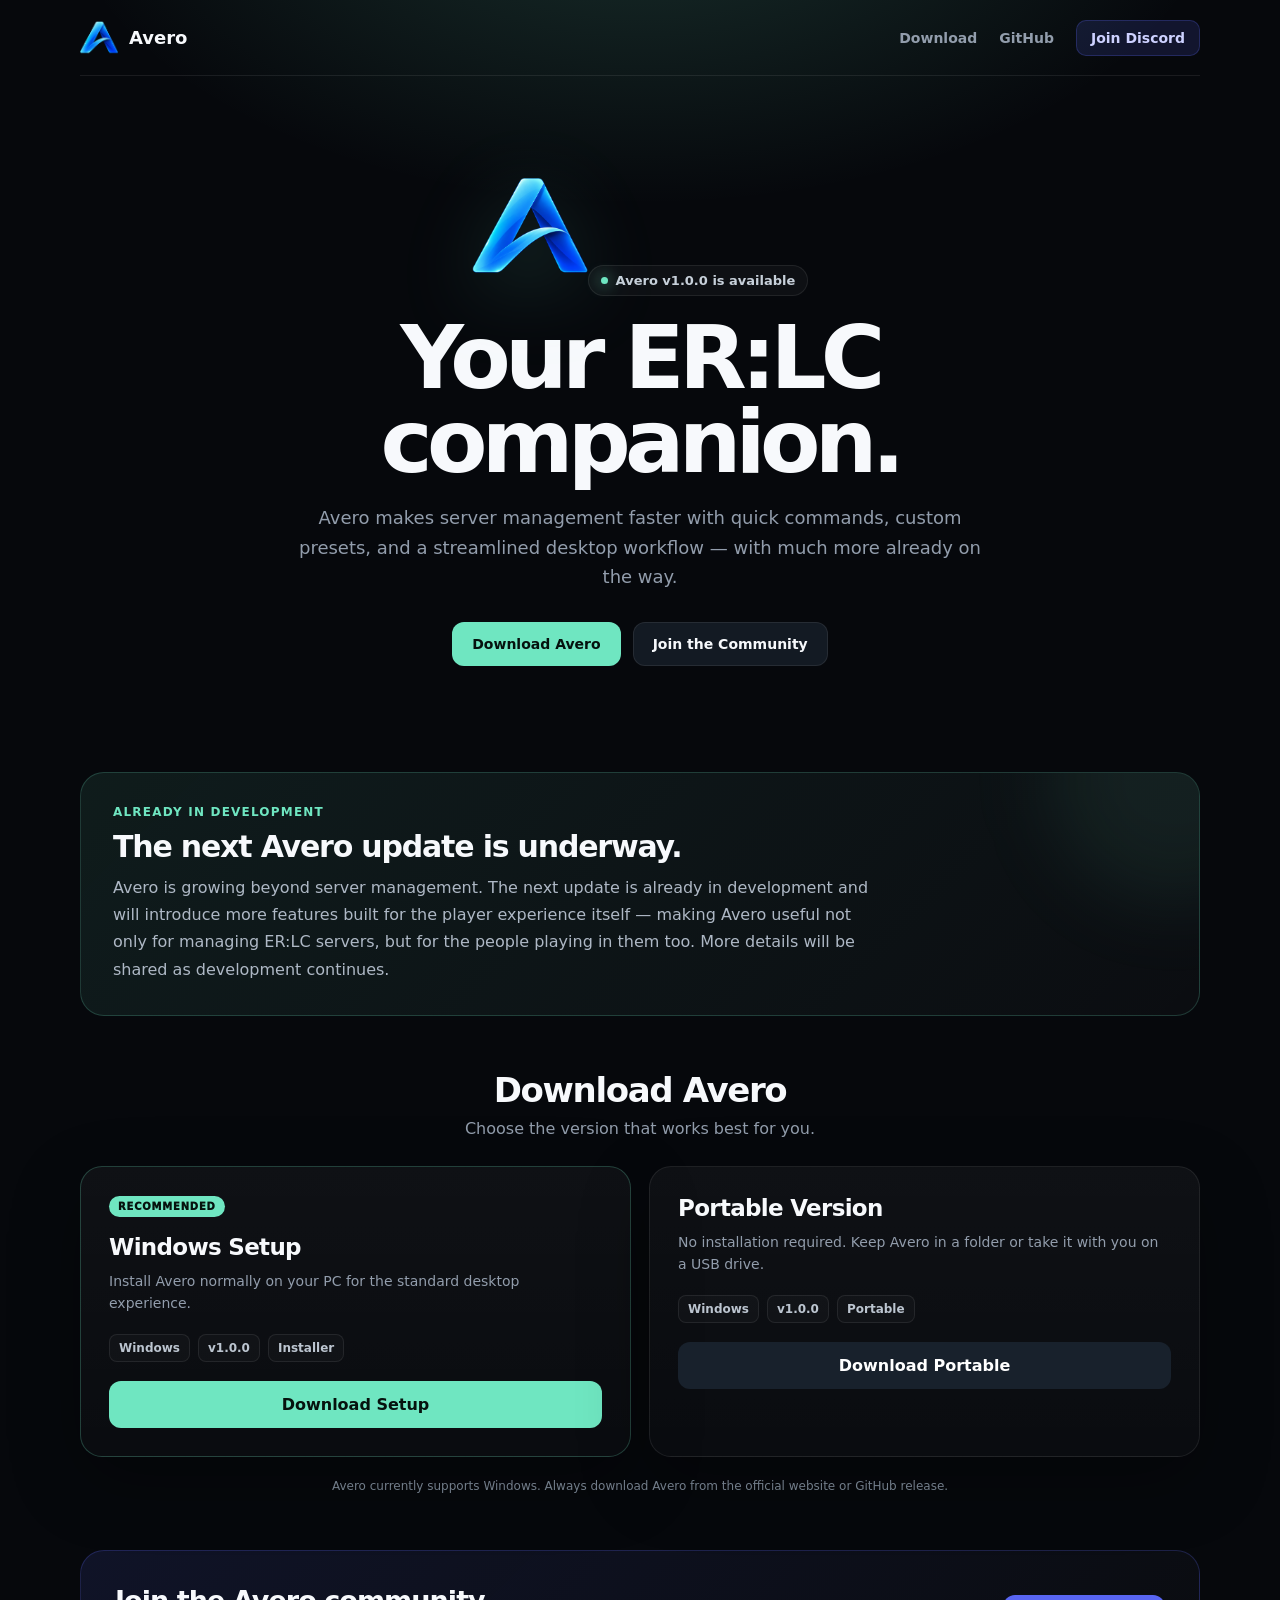
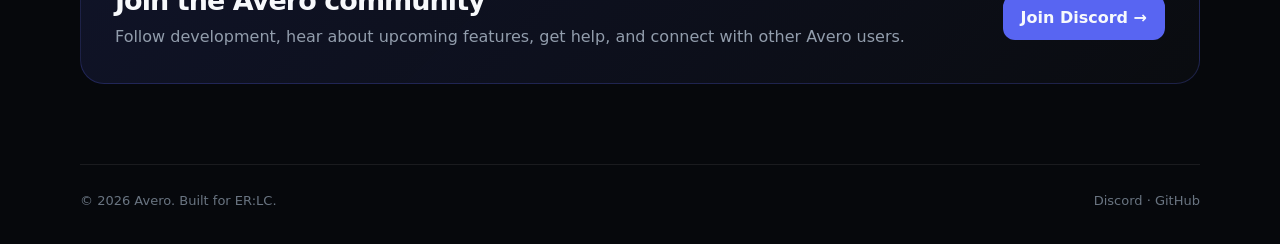
==== index.html @ a4450d26 "Redesign Avero download page and add Discord" ====
<!DOCTYPE html>
<html lang="en">
<head>
<meta charset="UTF-8"><meta name="viewport" content="width=device-width,initial-scale=1">
<meta name="theme-color" content="#080b10"><meta name="description" content="Avero — the ER:LC companion for staff and players.">
<title>Avero — ER:LC Companion</title><link rel="icon" type="image/png" href="Avero%20Logo.png">
<style>
:root{--bg:#06080c;--card:#0c1118;--text:#f7f9fc;--muted:#929dac;--line:rgba(255,255,255,.08);--a:#6fe6c1;--a2:#8af0d0;--discord:#5865f2}
*{box-sizing:border-box}html{scroll-behavior:smooth}body{margin:0;color:var(--text);font-family:Inter,ui-sans-serif,system-ui,-apple-system,"Segoe UI",sans-serif;background:radial-gradient(900px 500px at 50% -120px,rgba(111,230,193,.18),transparent 65%),var(--bg)}a{color:inherit;text-decoration:none}.wrap{width:min(1120px,calc(100% - 36px));margin:auto}
nav{height:76px;display:flex;align-items:center;justify-content:space-between;border-bottom:1px solid var(--line)}.brand{display:flex;align-items:center;gap:11px;font-weight:850;font-size:18px}.brand img{width:38px;height:38px;object-fit:contain}.links{display:flex;align-items:center;gap:22px}.links a{font-size:14px;font-weight:700;color:var(--muted);transition:.2s}.links a:hover{color:#fff}.discord-small{padding:9px 14px!important;border-radius:10px;background:rgba(88,101,242,.15);color:#cdd1ff!important;border:1px solid rgba(88,101,242,.25)}
.hero{padding:92px 0 72px;text-align:center;max-width:880px;margin:auto}.logo{width:116px;height:116px;object-fit:contain;filter:drop-shadow(0 20px 40px rgba(111,230,193,.2))}.pill{display:inline-flex;align-items:center;gap:8px;margin-top:22px;padding:7px 12px;border:1px solid var(--line);border-radius:999px;background:rgba(255,255,255,.035);font-size:13px;font-weight:750;color:#c7d0da}.dot{width:7px;height:7px;border-radius:50%;background:var(--a);box-shadow:0 0 15px var(--a)}
h1{font-size:clamp(52px,8vw,88px);letter-spacing:-.065em;line-height:.96;margin:20px 0 18px}.lead{max-width:690px;margin:auto;color:var(--muted);font-size:18px;line-height:1.65}.actions{display:flex;justify-content:center;gap:12px;margin-top:30px;flex-wrap:wrap}.action{padding:13px 19px;border-radius:12px;font-weight:850;font-size:14px;border:1px solid var(--line);background:#131a23}.action.primary{background:var(--a);color:#05120e;border-color:transparent}.action:hover{transform:translateY(-2px)}
.section{padding:34px 0 80px}.section-title{text-align:center;margin-bottom:28px}.section-title h2{font-size:34px;letter-spacing:-.04em;margin:0 0 9px}.section-title p{color:var(--muted);margin:0}
.update{position:relative;overflow:hidden;padding:32px;border:1px solid rgba(111,230,193,.2);border-radius:24px;background:linear-gradient(135deg,rgba(111,230,193,.09),rgba(255,255,255,.025));margin-bottom:54px}.update:after{content:"";position:absolute;width:250px;height:250px;border-radius:50%;background:rgba(111,230,193,.08);filter:blur(40px);right:-100px;top:-120px}.update-label{color:var(--a);font-size:12px;font-weight:900;letter-spacing:.1em;text-transform:uppercase}.update h2{font-size:30px;letter-spacing:-.04em;margin:10px 0}.update p{max-width:760px;color:#aeb8c5;line-height:1.7;margin:0;font-size:16px}
.cards{display:grid;grid-template-columns:repeat(2,1fr);gap:18px}.card{padding:28px;border:1px solid var(--line);border-radius:22px;background:linear-gradient(180deg,rgba(255,255,255,.04),rgba(255,255,255,.018));box-shadow:0 24px 70px rgba(0,0,0,.3)}.card.recommended{border-color:rgba(111,230,193,.24)}.tag{display:inline-block;background:var(--a);color:#06120e;border-radius:999px;padding:5px 9px;font-size:10px;font-weight:950;letter-spacing:.08em;text-transform:uppercase;margin-bottom:17px}.card h3{font-size:23px;margin:0;letter-spacing:-.03em}.card p{color:var(--muted);line-height:1.6;font-size:14px;margin:10px 0 19px}.meta{display:flex;gap:8px;flex-wrap:wrap;margin-bottom:19px}.meta span{font-size:12px;font-weight:750;color:#bcc5d0;padding:6px 9px;border:1px solid var(--line);border-radius:8px;background:rgba(255,255,255,.025)}.download{display:flex;justify-content:center;padding:14px;border-radius:12px;font-weight:900;background:var(--a);color:#06120e;transition:.2s}.download:hover{background:var(--a2);transform:translateY(-2px)}.download.alt{background:#18212c;color:#fff}.download.alt:hover{background:#202b39}
.community{margin-top:54px;padding:34px;border-radius:24px;border:1px solid rgba(88,101,242,.24);background:linear-gradient(135deg,rgba(88,101,242,.12),rgba(255,255,255,.02));display:flex;justify-content:space-between;align-items:center;gap:24px}.community h2{margin:0 0 8px;font-size:27px;letter-spacing:-.035em}.community p{margin:0;color:var(--muted);line-height:1.6}.discord-btn{white-space:nowrap;padding:13px 18px;background:var(--discord);border-radius:12px;font-weight:900;transition:.2s}.discord-btn:hover{transform:translateY(-2px);filter:brightness(1.08)}
.note{text-align:center;color:#727d8a;font-size:12px;margin-top:20px;line-height:1.6}footer{border-top:1px solid var(--line);padding:28px 0 36px;color:#697481;font-size:13px;display:flex;justify-content:space-between;gap:15px}footer a:hover{color:#fff}
@media(max-width:720px){.hero{padding-top:55px}.cards{grid-template-columns:1fr}.links a:not(.discord-small){display:none}.community{align-items:flex-start;flex-direction:column}.discord-btn{width:100%;text-align:center}.update{padding:24px}footer{flex-direction:column;text-align:center}}
</style></head>
<body><div class="wrap">
<nav><a class="brand" href="/"><img src="Avero%20Logo.png" alt="Avero logo"><span>Avero</span></a><div class="links"><a href="#download">Download</a><a href="https://github.com/BlueDev1222/avero.fun" target="_blank" rel="noreferrer">GitHub</a><a class="discord-small" href="https://discord.gg/WWM8pTCXj4" target="_blank" rel="noreferrer">Join Discord</a></div></nav>
<main>
<section class="hero"><img class="logo" src="Avero%20Logo.png" alt="Avero logo"><div class="pill"><span class="dot"></span>Avero v1.0.0 is available</div><h1>Your ER:LC companion.</h1><p class="lead">Avero makes server management faster with quick commands, custom presets, and a streamlined desktop workflow — with much more already on the way.</p><div class="actions"><a class="action primary" href="#download">Download Avero</a><a class="action" href="https://discord.gg/WWM8pTCXj4" target="_blank" rel="noreferrer">Join the Community</a></div></section>
<section class="section">
<div class="update"><div class="update-label">Already in development</div><h2>The next Avero update is underway.</h2><p>Avero is growing beyond server management. The next update is already in development and will introduce more features built for the player experience itself — making Avero useful not only for managing ER:LC servers, but for the people playing in them too. More details will be shared as development continues.</p></div>
<div id="download" class="section-title"><h2>Download Avero</h2><p>Choose the version that works best for you.</p></div>
<div class="cards">
<article class="card recommended"><span class="tag">Recommended</span><h3>Windows Setup</h3><p>Install Avero normally on your PC for the standard desktop experience.</p><div class="meta"><span>Windows</span><span>v1.0.0</span><span>Installer</span></div><a class="download" href="https://github.com/BlueDev1222/avero.fun/releases/download/v1.0.0/Avero-Setup-1.0.0.exe">Download Setup</a></article>
<article class="card"><h3>Portable Version</h3><p>No installation required. Keep Avero in a folder or take it with you on a USB drive.</p><div class="meta"><span>Windows</span><span>v1.0.0</span><span>Portable</span></div><a class="download alt" href="https://github.com/BlueDev1222/avero.fun/releases/download/v1.0.0/Avero-Portable-1.0.0.exe">Download Portable</a></article>
</div>
<div class="note">Avero currently supports Windows. Always download Avero from the official website or GitHub release.</div>
<div class="community"><div><h2>Join the Avero community</h2><p>Follow development, hear about upcoming features, get help, and connect with other Avero users.</p></div><a class="discord-btn" href="https://discord.gg/WWM8pTCXj4" target="_blank" rel="noreferrer">Join Discord →</a></div>
</section></main>
<footer><span>© 2026 Avero. Built for ER:LC.</span><span><a href="https://discord.gg/WWM8pTCXj4" target="_blank" rel="noreferrer">Discord</a> · <a href="https://github.com/BlueDev1222/avero.fun" target="_blank" rel="noreferrer">GitHub</a></span></footer>
</div></body></html>
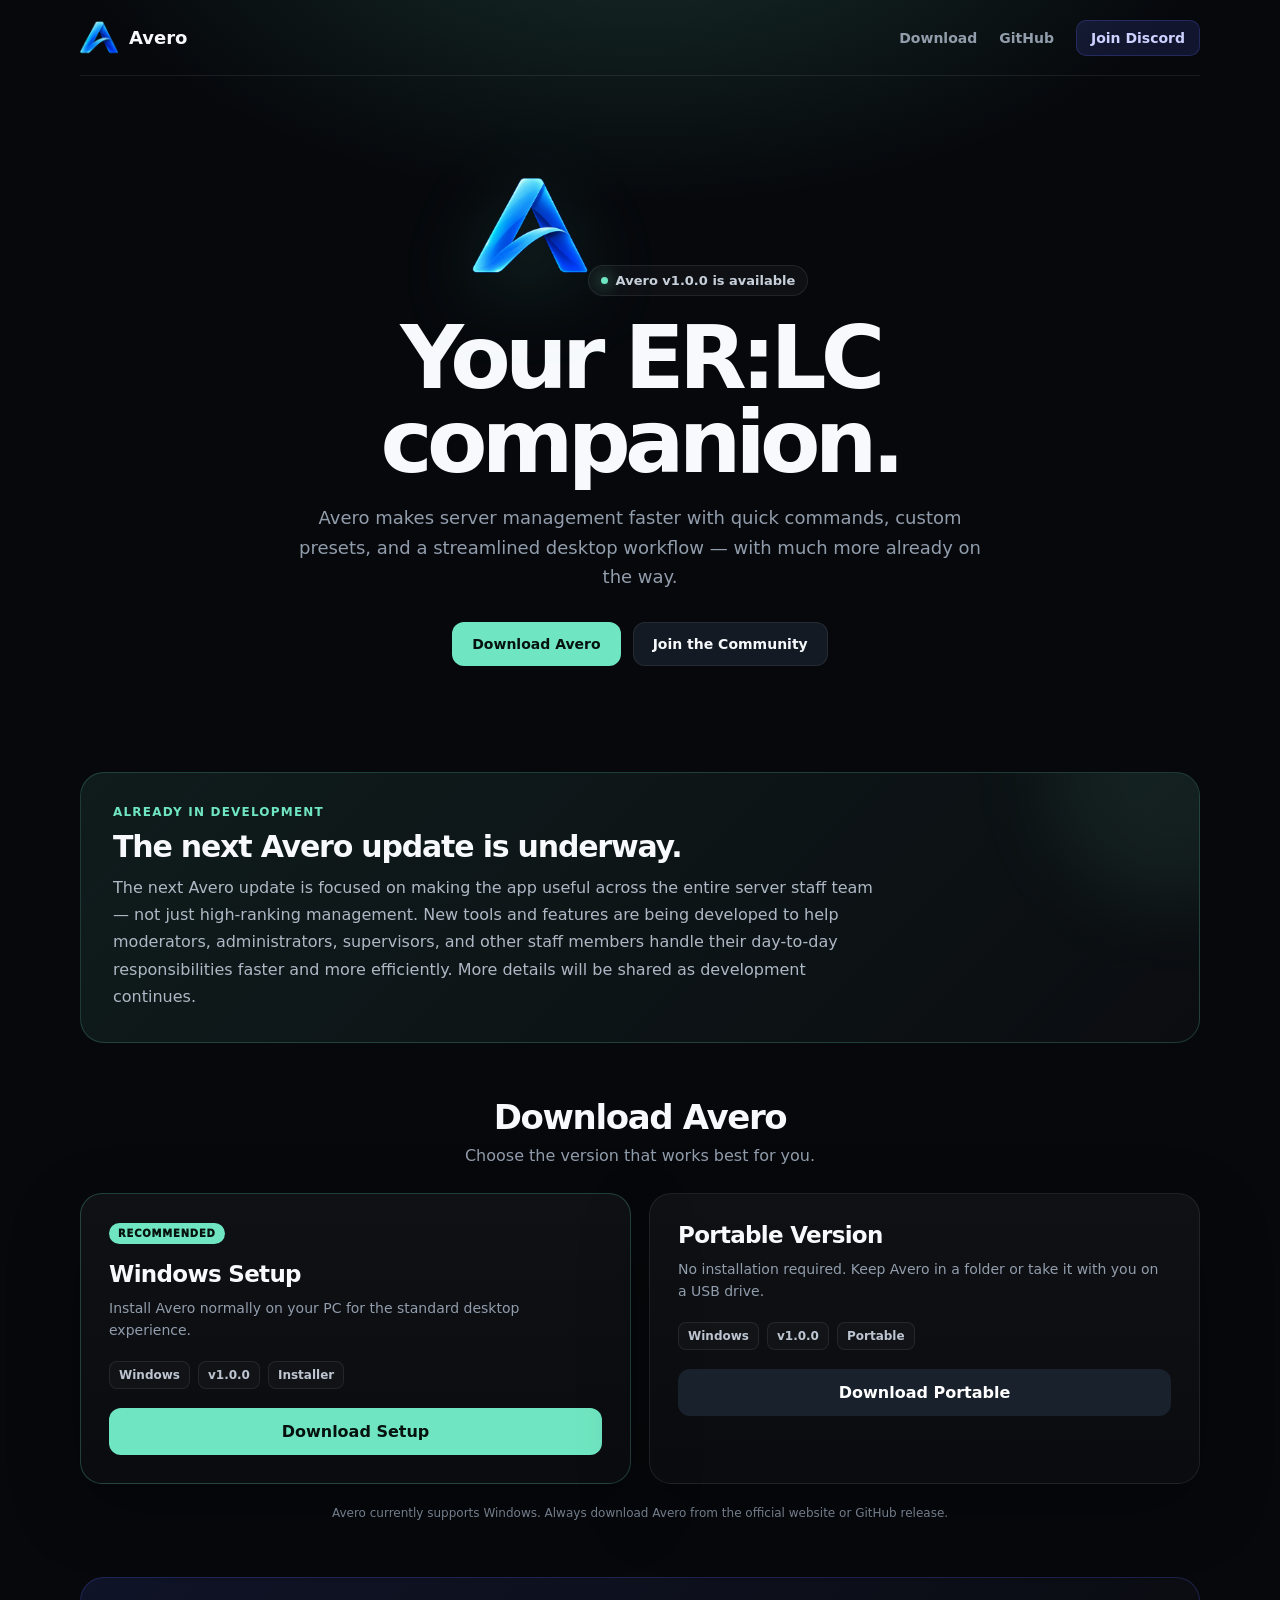
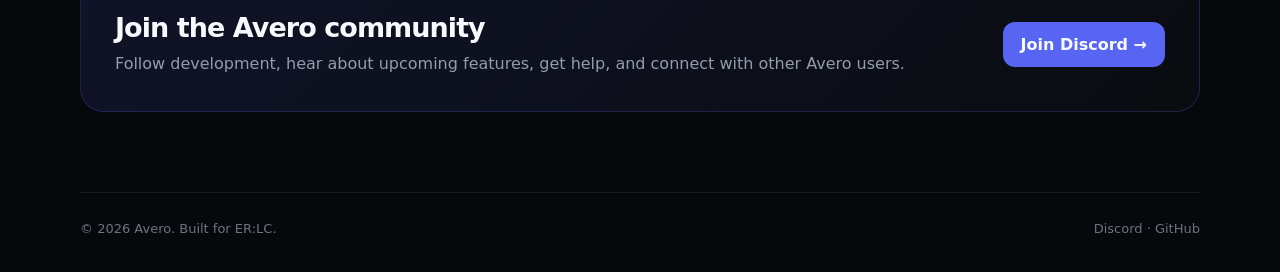
==== commit 89d8f812: "Clarify next Avero update focus" ====
--- a/index.html
+++ b/index.html
@@ -22,7 +22,7 @@
 <main>
 <section class="hero"><img class="logo" src="Avero%20Logo.png" alt="Avero logo"><div class="pill"><span class="dot"></span>Avero v1.0.0 is available</div><h1>Your ER:LC companion.</h1><p class="lead">Avero makes server management faster with quick commands, custom presets, and a streamlined desktop workflow — with much more already on the way.</p><div class="actions"><a class="action primary" href="#download">Download Avero</a><a class="action" href="https://discord.gg/WWM8pTCXj4" target="_blank" rel="noreferrer">Join the Community</a></div></section>
 <section class="section">
-<div class="update"><div class="update-label">Already in development</div><h2>The next Avero update is underway.</h2><p>Avero is growing beyond server management. The next update is already in development and will introduce more features built for the player experience itself — making Avero useful not only for managing ER:LC servers, but for the people playing in them too. More details will be shared as development continues.</p></div>
+<div class="update"><div class="update-label">Already in development</div><h2>The next Avero update is underway.</h2><p>The next Avero update is focused on making the app useful across the entire server staff team — not just high-ranking management. New tools and features are being developed to help moderators, administrators, supervisors, and other staff members handle their day-to-day responsibilities faster and more efficiently. More details will be shared as development continues.</p></div>
 <div id="download" class="section-title"><h2>Download Avero</h2><p>Choose the version that works best for you.</p></div>
 <div class="cards">
 <article class="card recommended"><span class="tag">Recommended</span><h3>Windows Setup</h3><p>Install Avero normally on your PC for the standard desktop experience.</p><div class="meta"><span>Windows</span><span>v1.0.0</span><span>Installer</span></div><a class="download" href="https://github.com/BlueDev1222/avero.fun/releases/download/v1.0.0/Avero-Setup-1.0.0.exe">Download Setup</a></article>
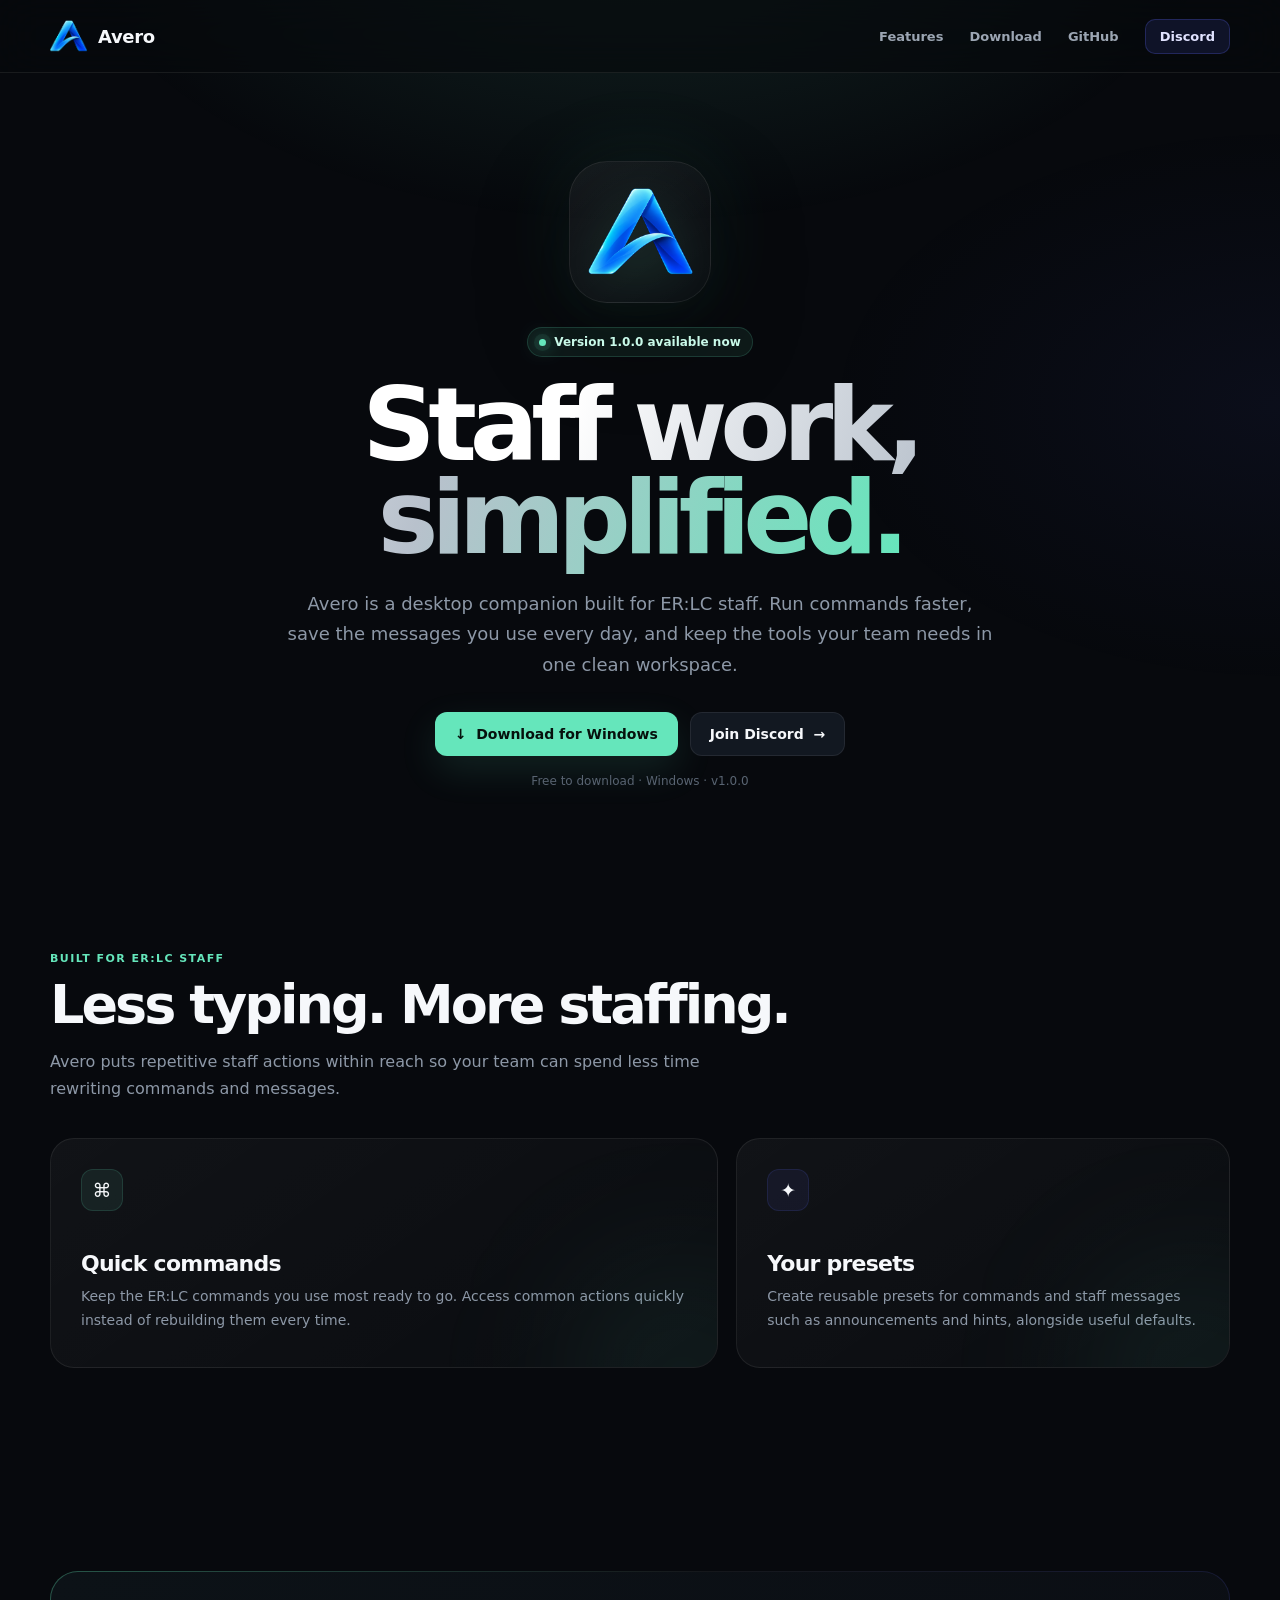
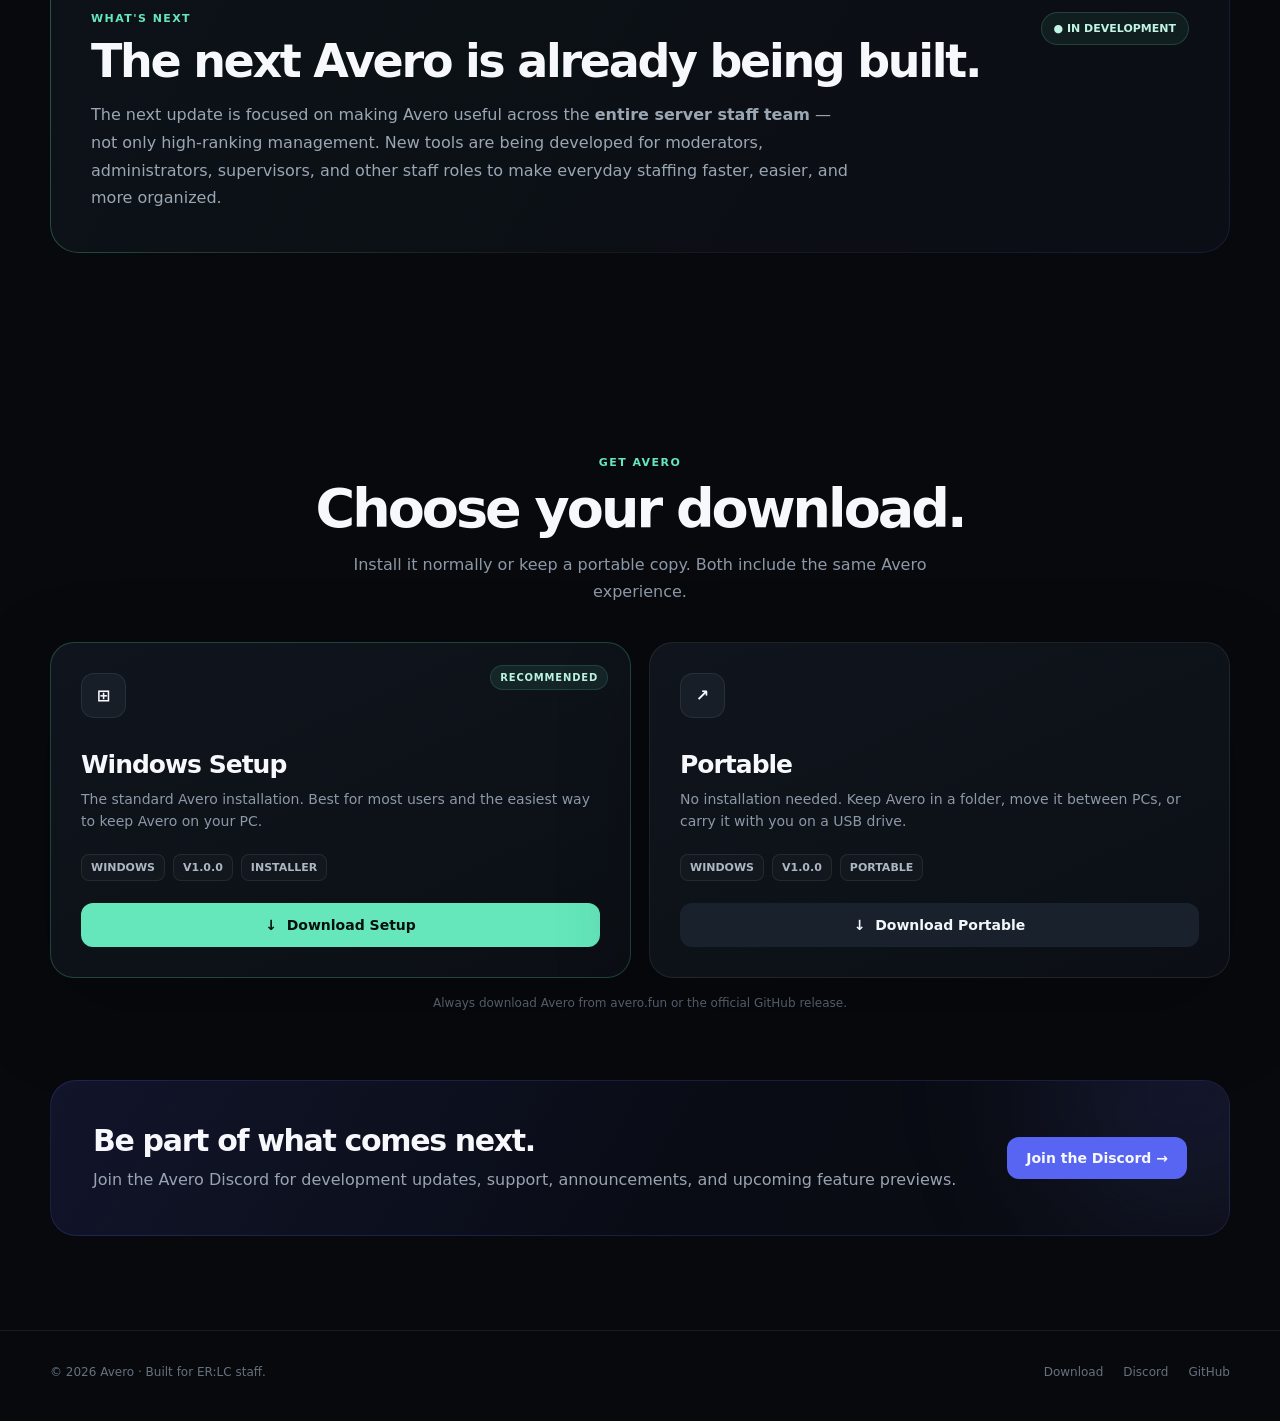
==== commit 0bdfed5c: "Completely redesign Avero website" ====
--- a/index.html
+++ b/index.html
@@ -1,35 +1,22 @@
-<!DOCTYPE html>
-<html lang="en">
-<head>
-<meta charset="UTF-8"><meta name="viewport" content="width=device-width,initial-scale=1">
-<meta name="theme-color" content="#080b10"><meta name="description" content="Avero — the ER:LC companion for staff and players.">
-<title>Avero — ER:LC Companion</title><link rel="icon" type="image/png" href="Avero%20Logo.png">
-<style>
-:root{--bg:#06080c;--card:#0c1118;--text:#f7f9fc;--muted:#929dac;--line:rgba(255,255,255,.08);--a:#6fe6c1;--a2:#8af0d0;--discord:#5865f2}
-*{box-sizing:border-box}html{scroll-behavior:smooth}body{margin:0;color:var(--text);font-family:Inter,ui-sans-serif,system-ui,-apple-system,"Segoe UI",sans-serif;background:radial-gradient(900px 500px at 50% -120px,rgba(111,230,193,.18),transparent 65%),var(--bg)}a{color:inherit;text-decoration:none}.wrap{width:min(1120px,calc(100% - 36px));margin:auto}
-nav{height:76px;display:flex;align-items:center;justify-content:space-between;border-bottom:1px solid var(--line)}.brand{display:flex;align-items:center;gap:11px;font-weight:850;font-size:18px}.brand img{width:38px;height:38px;object-fit:contain}.links{display:flex;align-items:center;gap:22px}.links a{font-size:14px;font-weight:700;color:var(--muted);transition:.2s}.links a:hover{color:#fff}.discord-small{padding:9px 14px!important;border-radius:10px;background:rgba(88,101,242,.15);color:#cdd1ff!important;border:1px solid rgba(88,101,242,.25)}
-.hero{padding:92px 0 72px;text-align:center;max-width:880px;margin:auto}.logo{width:116px;height:116px;object-fit:contain;filter:drop-shadow(0 20px 40px rgba(111,230,193,.2))}.pill{display:inline-flex;align-items:center;gap:8px;margin-top:22px;padding:7px 12px;border:1px solid var(--line);border-radius:999px;background:rgba(255,255,255,.035);font-size:13px;font-weight:750;color:#c7d0da}.dot{width:7px;height:7px;border-radius:50%;background:var(--a);box-shadow:0 0 15px var(--a)}
-h1{font-size:clamp(52px,8vw,88px);letter-spacing:-.065em;line-height:.96;margin:20px 0 18px}.lead{max-width:690px;margin:auto;color:var(--muted);font-size:18px;line-height:1.65}.actions{display:flex;justify-content:center;gap:12px;margin-top:30px;flex-wrap:wrap}.action{padding:13px 19px;border-radius:12px;font-weight:850;font-size:14px;border:1px solid var(--line);background:#131a23}.action.primary{background:var(--a);color:#05120e;border-color:transparent}.action:hover{transform:translateY(-2px)}
-.section{padding:34px 0 80px}.section-title{text-align:center;margin-bottom:28px}.section-title h2{font-size:34px;letter-spacing:-.04em;margin:0 0 9px}.section-title p{color:var(--muted);margin:0}
-.update{position:relative;overflow:hidden;padding:32px;border:1px solid rgba(111,230,193,.2);border-radius:24px;background:linear-gradient(135deg,rgba(111,230,193,.09),rgba(255,255,255,.025));margin-bottom:54px}.update:after{content:"";position:absolute;width:250px;height:250px;border-radius:50%;background:rgba(111,230,193,.08);filter:blur(40px);right:-100px;top:-120px}.update-label{color:var(--a);font-size:12px;font-weight:900;letter-spacing:.1em;text-transform:uppercase}.update h2{font-size:30px;letter-spacing:-.04em;margin:10px 0}.update p{max-width:760px;color:#aeb8c5;line-height:1.7;margin:0;font-size:16px}
-.cards{display:grid;grid-template-columns:repeat(2,1fr);gap:18px}.card{padding:28px;border:1px solid var(--line);border-radius:22px;background:linear-gradient(180deg,rgba(255,255,255,.04),rgba(255,255,255,.018));box-shadow:0 24px 70px rgba(0,0,0,.3)}.card.recommended{border-color:rgba(111,230,193,.24)}.tag{display:inline-block;background:var(--a);color:#06120e;border-radius:999px;padding:5px 9px;font-size:10px;font-weight:950;letter-spacing:.08em;text-transform:uppercase;margin-bottom:17px}.card h3{font-size:23px;margin:0;letter-spacing:-.03em}.card p{color:var(--muted);line-height:1.6;font-size:14px;margin:10px 0 19px}.meta{display:flex;gap:8px;flex-wrap:wrap;margin-bottom:19px}.meta span{font-size:12px;font-weight:750;color:#bcc5d0;padding:6px 9px;border:1px solid var(--line);border-radius:8px;background:rgba(255,255,255,.025)}.download{display:flex;justify-content:center;padding:14px;border-radius:12px;font-weight:900;background:var(--a);color:#06120e;transition:.2s}.download:hover{background:var(--a2);transform:translateY(-2px)}.download.alt{background:#18212c;color:#fff}.download.alt:hover{background:#202b39}
-.community{margin-top:54px;padding:34px;border-radius:24px;border:1px solid rgba(88,101,242,.24);background:linear-gradient(135deg,rgba(88,101,242,.12),rgba(255,255,255,.02));display:flex;justify-content:space-between;align-items:center;gap:24px}.community h2{margin:0 0 8px;font-size:27px;letter-spacing:-.035em}.community p{margin:0;color:var(--muted);line-height:1.6}.discord-btn{white-space:nowrap;padding:13px 18px;background:var(--discord);border-radius:12px;font-weight:900;transition:.2s}.discord-btn:hover{transform:translateY(-2px);filter:brightness(1.08)}
-.note{text-align:center;color:#727d8a;font-size:12px;margin-top:20px;line-height:1.6}footer{border-top:1px solid var(--line);padding:28px 0 36px;color:#697481;font-size:13px;display:flex;justify-content:space-between;gap:15px}footer a:hover{color:#fff}
-@media(max-width:720px){.hero{padding-top:55px}.cards{grid-template-columns:1fr}.links a:not(.discord-small){display:none}.community{align-items:flex-start;flex-direction:column}.discord-btn{width:100%;text-align:center}.update{padding:24px}footer{flex-direction:column;text-align:center}}
-</style></head>
-<body><div class="wrap">
-<nav><a class="brand" href="/"><img src="Avero%20Logo.png" alt="Avero logo"><span>Avero</span></a><div class="links"><a href="#download">Download</a><a href="https://github.com/BlueDev1222/avero.fun" target="_blank" rel="noreferrer">GitHub</a><a class="discord-small" href="https://discord.gg/WWM8pTCXj4" target="_blank" rel="noreferrer">Join Discord</a></div></nav>
-<main>
-<section class="hero"><img class="logo" src="Avero%20Logo.png" alt="Avero logo"><div class="pill"><span class="dot"></span>Avero v1.0.0 is available</div><h1>Your ER:LC companion.</h1><p class="lead">Avero makes server management faster with quick commands, custom presets, and a streamlined desktop workflow — with much more already on the way.</p><div class="actions"><a class="action primary" href="#download">Download Avero</a><a class="action" href="https://discord.gg/WWM8pTCXj4" target="_blank" rel="noreferrer">Join the Community</a></div></section>
-<section class="section">
-<div class="update"><div class="update-label">Already in development</div><h2>The next Avero update is underway.</h2><p>The next Avero update is focused on making the app useful across the entire server staff team — not just high-ranking management. New tools and features are being developed to help moderators, administrators, supervisors, and other staff members handle their day-to-day responsibilities faster and more efficiently. More details will be shared as development continues.</p></div>
-<div id="download" class="section-title"><h2>Download Avero</h2><p>Choose the version that works best for you.</p></div>
-<div class="cards">
-<article class="card recommended"><span class="tag">Recommended</span><h3>Windows Setup</h3><p>Install Avero normally on your PC for the standard desktop experience.</p><div class="meta"><span>Windows</span><span>v1.0.0</span><span>Installer</span></div><a class="download" href="https://github.com/BlueDev1222/avero.fun/releases/download/v1.0.0/Avero-Setup-1.0.0.exe">Download Setup</a></article>
-<article class="card"><h3>Portable Version</h3><p>No installation required. Keep Avero in a folder or take it with you on a USB drive.</p><div class="meta"><span>Windows</span><span>v1.0.0</span><span>Portable</span></div><a class="download alt" href="https://github.com/BlueDev1222/avero.fun/releases/download/v1.0.0/Avero-Portable-1.0.0.exe">Download Portable</a></article>
-</div>
-<div class="note">Avero currently supports Windows. Always download Avero from the official website or GitHub release.</div>
-<div class="community"><div><h2>Join the Avero community</h2><p>Follow development, hear about upcoming features, get help, and connect with other Avero users.</p></div><a class="discord-btn" href="https://discord.gg/WWM8pTCXj4" target="_blank" rel="noreferrer">Join Discord →</a></div>
-</section></main>
-<footer><span>© 2026 Avero. Built for ER:LC.</span><span><a href="https://discord.gg/WWM8pTCXj4" target="_blank" rel="noreferrer">Discord</a> · <a href="https://github.com/BlueDev1222/avero.fun" target="_blank" rel="noreferrer">GitHub</a></span></footer>
-</div></body></html>+<!doctype html><html lang="en"><head><meta charset="utf-8"><meta name="viewport" content="width=device-width,initial-scale=1"><meta name="theme-color" content="#07090d"><meta name="description" content="Avero — a modern ER:LC staff companion."><title>Avero — ER:LC Staff Companion</title><link rel="icon" href="Avero%20Logo.png"><style>
+:root{--bg:#07090d;--bg2:#0a0d13;--surface:#0d1118;--surface2:#111720;--text:#f6f8fb;--muted:#8d98a7;--line:rgba(255,255,255,.075);--green:#65e6bb;--green2:#a1f6d9;--purple:#5865f2}*{box-sizing:border-box}html{scroll-behavior:smooth}body{margin:0;background:var(--bg);color:var(--text);font-family:Inter,ui-sans-serif,system-ui,-apple-system,BlinkMacSystemFont,"Segoe UI",sans-serif;overflow-x:hidden}body:before{content:"";position:fixed;inset:0;pointer-events:none;background:radial-gradient(900px 500px at 50% -100px,rgba(101,230,187,.13),transparent 65%),radial-gradient(650px 400px at 100% 45%,rgba(88,101,242,.06),transparent 70%);z-index:-2}body:after{content:"";position:fixed;inset:0;pointer-events:none;opacity:.13;z-index:-1;background-image:linear-gradient(rgba(255,255,255,.025) 1px,transparent 1px),linear-gradient(90deg,rgba(255,255,255,.025) 1px,transparent 1px);background-size:42px 42px;mask-image:linear-gradient(to bottom,#000,transparent 72%)}a{text-decoration:none;color:inherit}.shell{width:min(1180px,calc(100% - 40px));margin:auto}
+header{position:sticky;top:0;z-index:50;background:rgba(7,9,13,.68);backdrop-filter:blur(22px);border-bottom:1px solid var(--line)}nav{height:72px;display:flex;align-items:center;justify-content:space-between}.brand{display:flex;align-items:center;gap:11px;font-size:18px;font-weight:850;letter-spacing:-.02em}.brand img{width:37px;height:37px;object-fit:contain}.navlinks{display:flex;align-items:center;gap:26px}.navlinks>a{font-size:13px;font-weight:750;color:#9ca6b3;transition:.2s}.navlinks>a:hover{color:#fff}.navlinks .discord{color:#e1e3ff;padding:9px 14px;border-radius:10px;border:1px solid rgba(88,101,242,.26);background:rgba(88,101,242,.12)}
+.hero{min-height:690px;display:grid;place-items:center;text-align:center;padding:88px 0 70px;position:relative}.hero-inner{max-width:900px}.hero-logo-wrap{width:142px;height:142px;margin:0 auto 24px;display:grid;place-items:center;border-radius:38px;background:linear-gradient(145deg,rgba(255,255,255,.06),rgba(255,255,255,.015));border:1px solid rgba(255,255,255,.08);box-shadow:0 35px 90px rgba(0,0,0,.45),0 0 90px rgba(101,230,187,.09)}.hero-logo{width:105px;height:105px;object-fit:contain;filter:drop-shadow(0 14px 30px rgba(101,230,187,.2))}.badge{display:inline-flex;align-items:center;gap:8px;padding:7px 11px;border-radius:999px;background:rgba(101,230,187,.07);border:1px solid rgba(101,230,187,.17);color:#c9f9e9;font-size:12px;font-weight:800}.pulse{width:7px;height:7px;background:var(--green);border-radius:50%;box-shadow:0 0 0 5px rgba(101,230,187,.08),0 0 18px var(--green)}h1{font-size:clamp(58px,8.7vw,102px);line-height:.91;letter-spacing:-.072em;margin:22px 0 24px;font-weight:900}.gradient{background:linear-gradient(110deg,#fff 20%,#b8c1cc 55%,#65e6bb);-webkit-background-clip:text;background-clip:text;color:transparent}.lead{max-width:710px;margin:auto;font-size:18px;line-height:1.7;color:var(--muted)}.hero-actions{display:flex;gap:12px;justify-content:center;flex-wrap:wrap;margin-top:32px}.btn{display:inline-flex;align-items:center;justify-content:center;gap:9px;padding:13px 19px;border-radius:12px;font-size:14px;font-weight:850;border:1px solid var(--line);background:#121821;transition:.22s}.btn:hover{transform:translateY(-2px);border-color:rgba(255,255,255,.14)}.btn.primary{background:var(--green);color:#06110d;border-color:transparent;box-shadow:0 14px 38px rgba(101,230,187,.12)}.btn.primary:hover{background:var(--green2);box-shadow:0 18px 48px rgba(101,230,187,.18)}.mini{margin-top:18px;color:#596472;font-size:12px}
+.section{padding:94px 0}.eyebrow{font-size:11px;letter-spacing:.13em;text-transform:uppercase;color:var(--green);font-weight:900}.heading{font-size:clamp(34px,5vw,54px);letter-spacing:-.055em;line-height:1.05;margin:12px 0 14px}.sub{color:var(--muted);line-height:1.7;max-width:650px;margin:0}.feature-grid{display:grid;grid-template-columns:1.15fr .85fr;gap:18px;margin-top:36px}.feature{position:relative;overflow:hidden;border:1px solid var(--line);border-radius:24px;padding:30px;background:linear-gradient(145deg,rgba(255,255,255,.045),rgba(255,255,255,.015));min-height:230px}.feature:before{content:"";position:absolute;width:230px;height:230px;border-radius:50%;filter:blur(70px);background:rgba(101,230,187,.08);right:-80px;bottom:-120px}.icon{width:42px;height:42px;display:grid;place-items:center;border-radius:12px;background:rgba(101,230,187,.08);border:1px solid rgba(101,230,187,.14);font-size:19px;margin-bottom:40px}.feature h3{font-size:22px;letter-spacing:-.035em;margin:0 0 9px}.feature p{color:var(--muted);line-height:1.65;margin:0;font-size:14px}.feature.small .icon{background:rgba(88,101,242,.08);border-color:rgba(88,101,242,.15)}
+.roadmap{padding:1px;border-radius:28px;background:linear-gradient(115deg,rgba(101,230,187,.35),rgba(255,255,255,.06),rgba(88,101,242,.2));margin:15px 0}.roadmap-inner{border-radius:27px;background:linear-gradient(120deg,#0c1217,#0b0e14);padding:40px;display:grid;grid-template-columns:1fr auto;gap:30px;align-items:center}.roadmap h2{font-size:clamp(30px,4vw,46px);letter-spacing:-.05em;margin:9px 0 13px}.roadmap p{max-width:770px;color:#9ba6b3;line-height:1.72;margin:0}.devchip{align-self:start;padding:9px 12px;border:1px solid rgba(101,230,187,.18);background:rgba(101,230,187,.07);border-radius:999px;color:#bff5e2;font-size:11px;font-weight:900;white-space:nowrap}
+.download-head{text-align:center;margin-bottom:36px}.download-head .sub{margin:auto}.downloads{display:grid;grid-template-columns:1fr 1fr;gap:18px}.download-card{position:relative;padding:30px;border-radius:24px;border:1px solid var(--line);background:linear-gradient(155deg,#10151d,#0b0f15);box-shadow:0 30px 90px rgba(0,0,0,.25);transition:.25s}.download-card:hover{transform:translateY(-4px);border-color:rgba(255,255,255,.13)}.download-card.recommended{border-color:rgba(101,230,187,.23)}.rec{position:absolute;right:22px;top:22px;background:rgba(101,230,187,.09);border:1px solid rgba(101,230,187,.15);color:#baf3df;border-radius:999px;padding:6px 9px;font-size:10px;font-weight:900;text-transform:uppercase;letter-spacing:.08em}.os{width:45px;height:45px;border-radius:13px;display:grid;place-items:center;background:#171e28;border:1px solid var(--line);font-weight:900;margin-bottom:32px}.download-card h3{font-size:25px;letter-spacing:-.04em;margin:0 0 9px}.download-card p{font-size:14px;color:var(--muted);line-height:1.6;margin:0 0 22px}.meta{display:flex;gap:8px;flex-wrap:wrap;margin-bottom:22px}.meta span{padding:6px 9px;border:1px solid var(--line);background:rgba(255,255,255,.025);border-radius:8px;color:#adb7c3;font-size:11px;font-weight:800}.download-btn{width:100%;padding:14px;border-radius:12px;display:flex;justify-content:center;align-items:center;gap:8px;background:var(--green);color:#06110d;font-weight:900;font-size:14px;transition:.2s}.download-btn:hover{background:var(--green2)}.download-btn.alt{background:#19212c;color:#f4f7fa}.download-btn.alt:hover{background:#222c39}.safe{text-align:center;color:#5f6a78;font-size:12px;margin-top:18px}
+.discord-panel{margin-top:70px;position:relative;overflow:hidden;padding:42px;border:1px solid rgba(88,101,242,.2);border-radius:26px;background:linear-gradient(120deg,rgba(88,101,242,.13),rgba(88,101,242,.035) 55%,rgba(255,255,255,.02));display:flex;align-items:center;justify-content:space-between;gap:30px}.discord-panel:after{content:"";position:absolute;width:280px;height:280px;background:rgba(88,101,242,.13);filter:blur(80px);border-radius:50%;right:-100px;top:-130px}.discord-panel h2{font-size:30px;letter-spacing:-.045em;margin:0 0 9px}.discord-panel p{color:#9aa4b1;margin:0;line-height:1.6}.discord-btn{z-index:1;white-space:nowrap;padding:13px 19px;border-radius:12px;background:var(--purple);font-size:14px;font-weight:900;transition:.2s}.discord-btn:hover{transform:translateY(-2px);filter:brightness(1.08)}
+footer{border-top:1px solid var(--line);padding:34px 0 42px}.footer{display:flex;justify-content:space-between;align-items:center;gap:20px;color:#66717e;font-size:12px}.footer-links{display:flex;gap:20px}.footer a:hover{color:#fff}
+@media(max-width:760px){.shell{width:min(100% - 28px,1180px)}.navlinks>a:not(.discord){display:none}.hero{min-height:auto;padding:64px 0 72px}.hero-logo-wrap{width:120px;height:120px;border-radius:31px}.hero-logo{width:88px;height:88px}h1{font-size:58px}.lead{font-size:16px}.section{padding:68px 0}.feature-grid,.downloads{grid-template-columns:1fr}.roadmap-inner{grid-template-columns:1fr;padding:27px}.devchip{justify-self:start}.discord-panel{padding:28px;align-items:flex-start;flex-direction:column}.discord-btn{width:100%;text-align:center}.footer{flex-direction:column;text-align:center}.feature{min-height:210px}}
+</style></head><body>
+<header><div class="shell"><nav><a class="brand" href="/"><img src="Avero%20Logo.png" alt="Avero"><span>Avero</span></a><div class="navlinks"><a href="#features">Features</a><a href="#download">Download</a><a href="https://github.com/BlueDev1222/avero.fun" target="_blank" rel="noreferrer">GitHub</a><a class="discord" href="https://discord.gg/WWM8pTCXj4" target="_blank" rel="noreferrer">Discord</a></div></nav></div></header>
+<main><div class="shell">
+<section class="hero"><div class="hero-inner"><div class="hero-logo-wrap"><img class="hero-logo" src="Avero%20Logo.png" alt="Avero logo"></div><div class="badge"><span class="pulse"></span>Version 1.0.0 available now</div><h1><span class="gradient">Staff work,<br>simplified.</span></h1><p class="lead">Avero is a desktop companion built for ER:LC staff. Run commands faster, save the messages you use every day, and keep the tools your team needs in one clean workspace.</p><div class="hero-actions"><a class="btn primary" href="#download">↓ &nbsp;Download for Windows</a><a class="btn" href="https://discord.gg/WWM8pTCXj4" target="_blank" rel="noreferrer">Join Discord&nbsp; →</a></div><div class="mini">Free to download · Windows · v1.0.0</div></div></section>
+<section class="section" id="features"><div class="eyebrow">Built for ER:LC staff</div><h2 class="heading">Less typing. More staffing.</h2><p class="sub">Avero puts repetitive staff actions within reach so your team can spend less time rewriting commands and messages.</p><div class="feature-grid"><article class="feature"><div class="icon">⌘</div><h3>Quick commands</h3><p>Keep the ER:LC commands you use most ready to go. Access common actions quickly instead of rebuilding them every time.</p></article><article class="feature small"><div class="icon">✦</div><h3>Your presets</h3><p>Create reusable presets for commands and staff messages such as announcements and hints, alongside useful defaults.</p></article></div></section>
+<section class="section"><div class="roadmap"><div class="roadmap-inner"><div><div class="eyebrow">What's next</div><h2>The next Avero is already being built.</h2><p>The next update is focused on making Avero useful across the <strong>entire server staff team</strong> — not only high-ranking management. New tools are being developed for moderators, administrators, supervisors, and other staff roles to make everyday staffing faster, easier, and more organized.</p></div><div class="devchip">● IN DEVELOPMENT</div></div></div></section>
+<section class="section" id="download"><div class="download-head"><div class="eyebrow">Get Avero</div><h2 class="heading">Choose your download.</h2><p class="sub">Install it normally or keep a portable copy. Both include the same Avero experience.</p></div><div class="downloads">
+<article class="download-card recommended"><span class="rec">Recommended</span><div class="os">⊞</div><h3>Windows Setup</h3><p>The standard Avero installation. Best for most users and the easiest way to keep Avero on your PC.</p><div class="meta"><span>WINDOWS</span><span>V1.0.0</span><span>INSTALLER</span></div><a class="download-btn" href="https://github.com/BlueDev1222/avero.fun/releases/download/v1.0.0/Avero-Setup-1.0.0.exe">↓ &nbsp;Download Setup</a></article>
+<article class="download-card"><div class="os">↗</div><h3>Portable</h3><p>No installation needed. Keep Avero in a folder, move it between PCs, or carry it with you on a USB drive.</p><div class="meta"><span>WINDOWS</span><span>V1.0.0</span><span>PORTABLE</span></div><a class="download-btn alt" href="https://github.com/BlueDev1222/avero.fun/releases/download/v1.0.0/Avero-Portable-1.0.0.exe">↓ &nbsp;Download Portable</a></article></div><p class="safe">Always download Avero from avero.fun or the official GitHub release.</p>
+<div class="discord-panel"><div><h2>Be part of what comes next.</h2><p>Join the Avero Discord for development updates, support, announcements, and upcoming feature previews.</p></div><a class="discord-btn" href="https://discord.gg/WWM8pTCXj4" target="_blank" rel="noreferrer">Join the Discord →</a></div></section>
+</div></main><footer><div class="shell footer"><span>© 2026 Avero · Built for ER:LC staff.</span><div class="footer-links"><a href="#download">Download</a><a href="https://discord.gg/WWM8pTCXj4" target="_blank" rel="noreferrer">Discord</a><a href="https://github.com/BlueDev1222/avero.fun" target="_blank" rel="noreferrer">GitHub</a></div></div></footer>
+</body></html>
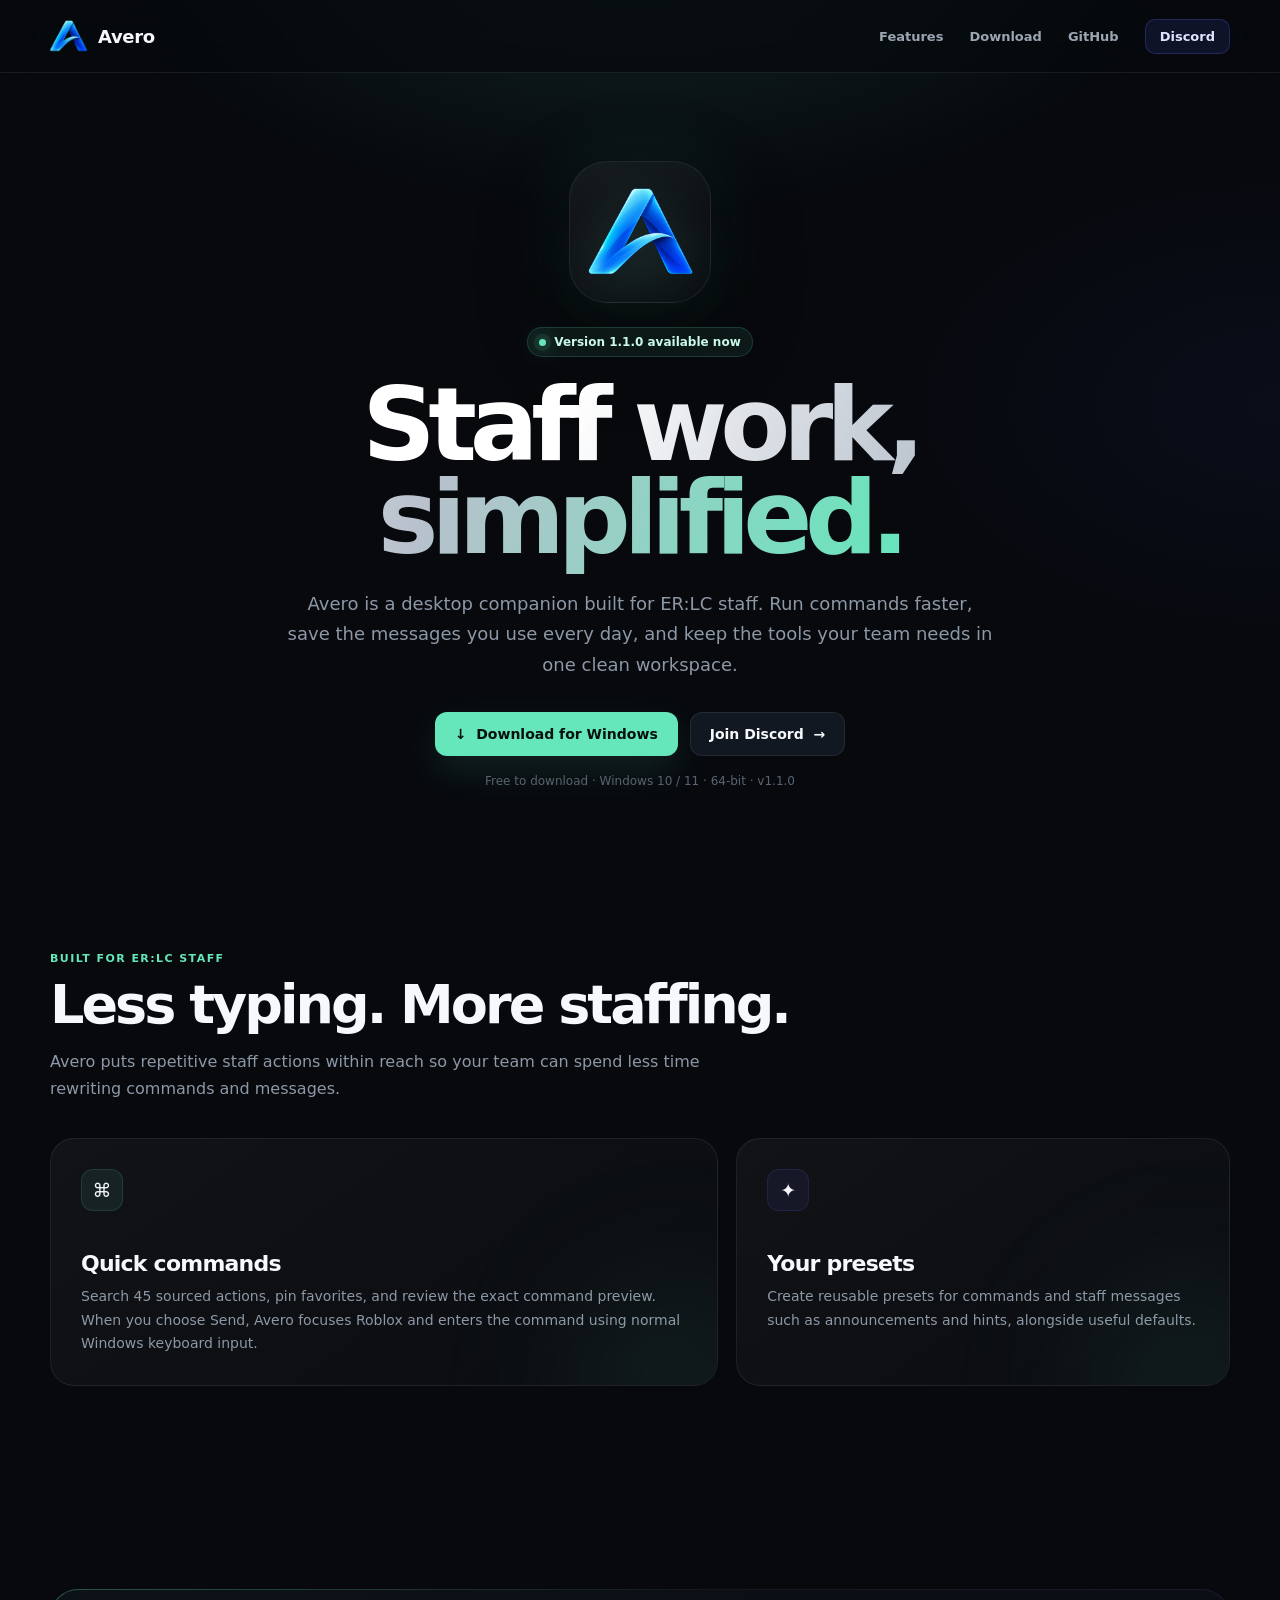
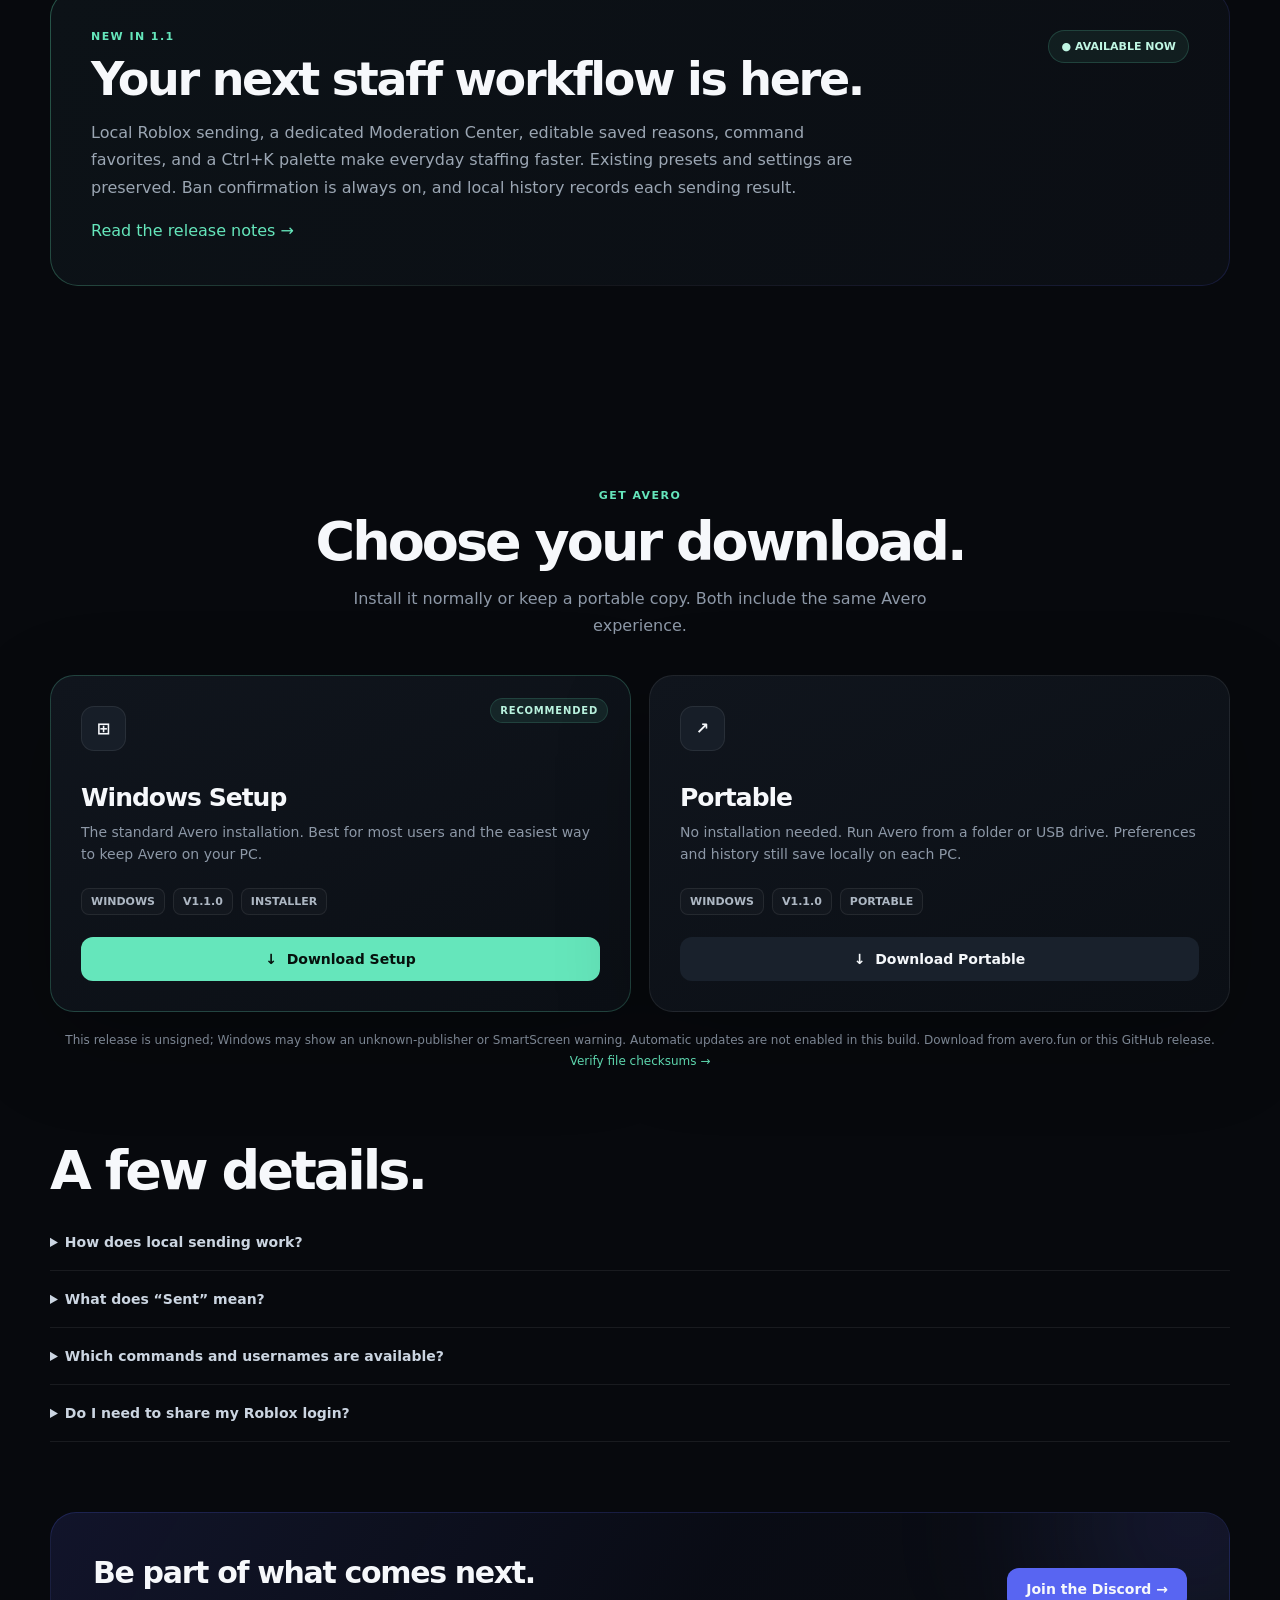
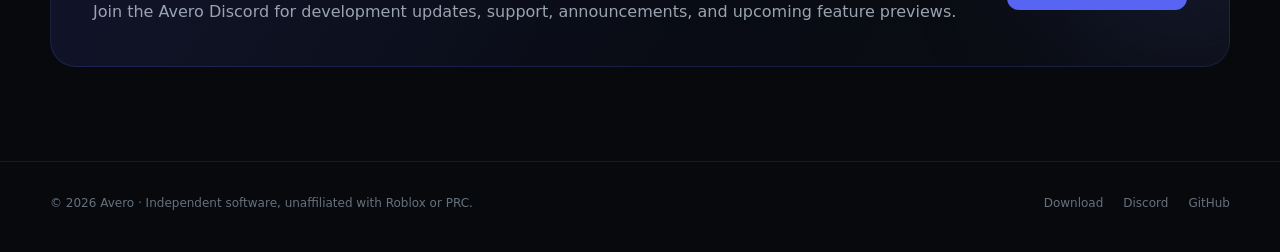
==== commit 7b6d22c2: "Publish Avero 1.1 download links and local command workflow details" ====
--- a/index.html
+++ b/index.html
@@ -1,22 +1,917 @@
-<!doctype html><html lang="en"><head><meta charset="utf-8"><meta name="viewport" content="width=device-width,initial-scale=1"><meta name="theme-color" content="#07090d"><meta name="description" content="Avero — a modern ER:LC staff companion."><title>Avero — ER:LC Staff Companion</title><link rel="icon" href="Avero%20Logo.png"><style>
-:root{--bg:#07090d;--bg2:#0a0d13;--surface:#0d1118;--surface2:#111720;--text:#f6f8fb;--muted:#8d98a7;--line:rgba(255,255,255,.075);--green:#65e6bb;--green2:#a1f6d9;--purple:#5865f2}*{box-sizing:border-box}html{scroll-behavior:smooth}body{margin:0;background:var(--bg);color:var(--text);font-family:Inter,ui-sans-serif,system-ui,-apple-system,BlinkMacSystemFont,"Segoe UI",sans-serif;overflow-x:hidden}body:before{content:"";position:fixed;inset:0;pointer-events:none;background:radial-gradient(900px 500px at 50% -100px,rgba(101,230,187,.13),transparent 65%),radial-gradient(650px 400px at 100% 45%,rgba(88,101,242,.06),transparent 70%);z-index:-2}body:after{content:"";position:fixed;inset:0;pointer-events:none;opacity:.13;z-index:-1;background-image:linear-gradient(rgba(255,255,255,.025) 1px,transparent 1px),linear-gradient(90deg,rgba(255,255,255,.025) 1px,transparent 1px);background-size:42px 42px;mask-image:linear-gradient(to bottom,#000,transparent 72%)}a{text-decoration:none;color:inherit}.shell{width:min(1180px,calc(100% - 40px));margin:auto}
-header{position:sticky;top:0;z-index:50;background:rgba(7,9,13,.68);backdrop-filter:blur(22px);border-bottom:1px solid var(--line)}nav{height:72px;display:flex;align-items:center;justify-content:space-between}.brand{display:flex;align-items:center;gap:11px;font-size:18px;font-weight:850;letter-spacing:-.02em}.brand img{width:37px;height:37px;object-fit:contain}.navlinks{display:flex;align-items:center;gap:26px}.navlinks>a{font-size:13px;font-weight:750;color:#9ca6b3;transition:.2s}.navlinks>a:hover{color:#fff}.navlinks .discord{color:#e1e3ff;padding:9px 14px;border-radius:10px;border:1px solid rgba(88,101,242,.26);background:rgba(88,101,242,.12)}
-.hero{min-height:690px;display:grid;place-items:center;text-align:center;padding:88px 0 70px;position:relative}.hero-inner{max-width:900px}.hero-logo-wrap{width:142px;height:142px;margin:0 auto 24px;display:grid;place-items:center;border-radius:38px;background:linear-gradient(145deg,rgba(255,255,255,.06),rgba(255,255,255,.015));border:1px solid rgba(255,255,255,.08);box-shadow:0 35px 90px rgba(0,0,0,.45),0 0 90px rgba(101,230,187,.09)}.hero-logo{width:105px;height:105px;object-fit:contain;filter:drop-shadow(0 14px 30px rgba(101,230,187,.2))}.badge{display:inline-flex;align-items:center;gap:8px;padding:7px 11px;border-radius:999px;background:rgba(101,230,187,.07);border:1px solid rgba(101,230,187,.17);color:#c9f9e9;font-size:12px;font-weight:800}.pulse{width:7px;height:7px;background:var(--green);border-radius:50%;box-shadow:0 0 0 5px rgba(101,230,187,.08),0 0 18px var(--green)}h1{font-size:clamp(58px,8.7vw,102px);line-height:.91;letter-spacing:-.072em;margin:22px 0 24px;font-weight:900}.gradient{background:linear-gradient(110deg,#fff 20%,#b8c1cc 55%,#65e6bb);-webkit-background-clip:text;background-clip:text;color:transparent}.lead{max-width:710px;margin:auto;font-size:18px;line-height:1.7;color:var(--muted)}.hero-actions{display:flex;gap:12px;justify-content:center;flex-wrap:wrap;margin-top:32px}.btn{display:inline-flex;align-items:center;justify-content:center;gap:9px;padding:13px 19px;border-radius:12px;font-size:14px;font-weight:850;border:1px solid var(--line);background:#121821;transition:.22s}.btn:hover{transform:translateY(-2px);border-color:rgba(255,255,255,.14)}.btn.primary{background:var(--green);color:#06110d;border-color:transparent;box-shadow:0 14px 38px rgba(101,230,187,.12)}.btn.primary:hover{background:var(--green2);box-shadow:0 18px 48px rgba(101,230,187,.18)}.mini{margin-top:18px;color:#596472;font-size:12px}
-.section{padding:94px 0}.eyebrow{font-size:11px;letter-spacing:.13em;text-transform:uppercase;color:var(--green);font-weight:900}.heading{font-size:clamp(34px,5vw,54px);letter-spacing:-.055em;line-height:1.05;margin:12px 0 14px}.sub{color:var(--muted);line-height:1.7;max-width:650px;margin:0}.feature-grid{display:grid;grid-template-columns:1.15fr .85fr;gap:18px;margin-top:36px}.feature{position:relative;overflow:hidden;border:1px solid var(--line);border-radius:24px;padding:30px;background:linear-gradient(145deg,rgba(255,255,255,.045),rgba(255,255,255,.015));min-height:230px}.feature:before{content:"";position:absolute;width:230px;height:230px;border-radius:50%;filter:blur(70px);background:rgba(101,230,187,.08);right:-80px;bottom:-120px}.icon{width:42px;height:42px;display:grid;place-items:center;border-radius:12px;background:rgba(101,230,187,.08);border:1px solid rgba(101,230,187,.14);font-size:19px;margin-bottom:40px}.feature h3{font-size:22px;letter-spacing:-.035em;margin:0 0 9px}.feature p{color:var(--muted);line-height:1.65;margin:0;font-size:14px}.feature.small .icon{background:rgba(88,101,242,.08);border-color:rgba(88,101,242,.15)}
-.roadmap{padding:1px;border-radius:28px;background:linear-gradient(115deg,rgba(101,230,187,.35),rgba(255,255,255,.06),rgba(88,101,242,.2));margin:15px 0}.roadmap-inner{border-radius:27px;background:linear-gradient(120deg,#0c1217,#0b0e14);padding:40px;display:grid;grid-template-columns:1fr auto;gap:30px;align-items:center}.roadmap h2{font-size:clamp(30px,4vw,46px);letter-spacing:-.05em;margin:9px 0 13px}.roadmap p{max-width:770px;color:#9ba6b3;line-height:1.72;margin:0}.devchip{align-self:start;padding:9px 12px;border:1px solid rgba(101,230,187,.18);background:rgba(101,230,187,.07);border-radius:999px;color:#bff5e2;font-size:11px;font-weight:900;white-space:nowrap}
-.download-head{text-align:center;margin-bottom:36px}.download-head .sub{margin:auto}.downloads{display:grid;grid-template-columns:1fr 1fr;gap:18px}.download-card{position:relative;padding:30px;border-radius:24px;border:1px solid var(--line);background:linear-gradient(155deg,#10151d,#0b0f15);box-shadow:0 30px 90px rgba(0,0,0,.25);transition:.25s}.download-card:hover{transform:translateY(-4px);border-color:rgba(255,255,255,.13)}.download-card.recommended{border-color:rgba(101,230,187,.23)}.rec{position:absolute;right:22px;top:22px;background:rgba(101,230,187,.09);border:1px solid rgba(101,230,187,.15);color:#baf3df;border-radius:999px;padding:6px 9px;font-size:10px;font-weight:900;text-transform:uppercase;letter-spacing:.08em}.os{width:45px;height:45px;border-radius:13px;display:grid;place-items:center;background:#171e28;border:1px solid var(--line);font-weight:900;margin-bottom:32px}.download-card h3{font-size:25px;letter-spacing:-.04em;margin:0 0 9px}.download-card p{font-size:14px;color:var(--muted);line-height:1.6;margin:0 0 22px}.meta{display:flex;gap:8px;flex-wrap:wrap;margin-bottom:22px}.meta span{padding:6px 9px;border:1px solid var(--line);background:rgba(255,255,255,.025);border-radius:8px;color:#adb7c3;font-size:11px;font-weight:800}.download-btn{width:100%;padding:14px;border-radius:12px;display:flex;justify-content:center;align-items:center;gap:8px;background:var(--green);color:#06110d;font-weight:900;font-size:14px;transition:.2s}.download-btn:hover{background:var(--green2)}.download-btn.alt{background:#19212c;color:#f4f7fa}.download-btn.alt:hover{background:#222c39}.safe{text-align:center;color:#5f6a78;font-size:12px;margin-top:18px}
-.discord-panel{margin-top:70px;position:relative;overflow:hidden;padding:42px;border:1px solid rgba(88,101,242,.2);border-radius:26px;background:linear-gradient(120deg,rgba(88,101,242,.13),rgba(88,101,242,.035) 55%,rgba(255,255,255,.02));display:flex;align-items:center;justify-content:space-between;gap:30px}.discord-panel:after{content:"";position:absolute;width:280px;height:280px;background:rgba(88,101,242,.13);filter:blur(80px);border-radius:50%;right:-100px;top:-130px}.discord-panel h2{font-size:30px;letter-spacing:-.045em;margin:0 0 9px}.discord-panel p{color:#9aa4b1;margin:0;line-height:1.6}.discord-btn{z-index:1;white-space:nowrap;padding:13px 19px;border-radius:12px;background:var(--purple);font-size:14px;font-weight:900;transition:.2s}.discord-btn:hover{transform:translateY(-2px);filter:brightness(1.08)}
-footer{border-top:1px solid var(--line);padding:34px 0 42px}.footer{display:flex;justify-content:space-between;align-items:center;gap:20px;color:#66717e;font-size:12px}.footer-links{display:flex;gap:20px}.footer a:hover{color:#fff}
-@media(max-width:760px){.shell{width:min(100% - 28px,1180px)}.navlinks>a:not(.discord){display:none}.hero{min-height:auto;padding:64px 0 72px}.hero-logo-wrap{width:120px;height:120px;border-radius:31px}.hero-logo{width:88px;height:88px}h1{font-size:58px}.lead{font-size:16px}.section{padding:68px 0}.feature-grid,.downloads{grid-template-columns:1fr}.roadmap-inner{grid-template-columns:1fr;padding:27px}.devchip{justify-self:start}.discord-panel{padding:28px;align-items:flex-start;flex-direction:column}.discord-btn{width:100%;text-align:center}.footer{flex-direction:column;text-align:center}.feature{min-height:210px}}
-</style></head><body>
-<header><div class="shell"><nav><a class="brand" href="/"><img src="Avero%20Logo.png" alt="Avero"><span>Avero</span></a><div class="navlinks"><a href="#features">Features</a><a href="#download">Download</a><a href="https://github.com/BlueDev1222/avero.fun" target="_blank" rel="noreferrer">GitHub</a><a class="discord" href="https://discord.gg/WWM8pTCXj4" target="_blank" rel="noreferrer">Discord</a></div></nav></div></header>
-<main><div class="shell">
-<section class="hero"><div class="hero-inner"><div class="hero-logo-wrap"><img class="hero-logo" src="Avero%20Logo.png" alt="Avero logo"></div><div class="badge"><span class="pulse"></span>Version 1.0.0 available now</div><h1><span class="gradient">Staff work,<br>simplified.</span></h1><p class="lead">Avero is a desktop companion built for ER:LC staff. Run commands faster, save the messages you use every day, and keep the tools your team needs in one clean workspace.</p><div class="hero-actions"><a class="btn primary" href="#download">↓ &nbsp;Download for Windows</a><a class="btn" href="https://discord.gg/WWM8pTCXj4" target="_blank" rel="noreferrer">Join Discord&nbsp; →</a></div><div class="mini">Free to download · Windows · v1.0.0</div></div></section>
-<section class="section" id="features"><div class="eyebrow">Built for ER:LC staff</div><h2 class="heading">Less typing. More staffing.</h2><p class="sub">Avero puts repetitive staff actions within reach so your team can spend less time rewriting commands and messages.</p><div class="feature-grid"><article class="feature"><div class="icon">⌘</div><h3>Quick commands</h3><p>Keep the ER:LC commands you use most ready to go. Access common actions quickly instead of rebuilding them every time.</p></article><article class="feature small"><div class="icon">✦</div><h3>Your presets</h3><p>Create reusable presets for commands and staff messages such as announcements and hints, alongside useful defaults.</p></article></div></section>
-<section class="section"><div class="roadmap"><div class="roadmap-inner"><div><div class="eyebrow">What's next</div><h2>The next Avero is already being built.</h2><p>The next update is focused on making Avero useful across the <strong>entire server staff team</strong> — not only high-ranking management. New tools are being developed for moderators, administrators, supervisors, and other staff roles to make everyday staffing faster, easier, and more organized.</p></div><div class="devchip">● IN DEVELOPMENT</div></div></div></section>
-<section class="section" id="download"><div class="download-head"><div class="eyebrow">Get Avero</div><h2 class="heading">Choose your download.</h2><p class="sub">Install it normally or keep a portable copy. Both include the same Avero experience.</p></div><div class="downloads">
-<article class="download-card recommended"><span class="rec">Recommended</span><div class="os">⊞</div><h3>Windows Setup</h3><p>The standard Avero installation. Best for most users and the easiest way to keep Avero on your PC.</p><div class="meta"><span>WINDOWS</span><span>V1.0.0</span><span>INSTALLER</span></div><a class="download-btn" href="https://github.com/BlueDev1222/avero.fun/releases/download/v1.0.0/Avero-Setup-1.0.0.exe">↓ &nbsp;Download Setup</a></article>
-<article class="download-card"><div class="os">↗</div><h3>Portable</h3><p>No installation needed. Keep Avero in a folder, move it between PCs, or carry it with you on a USB drive.</p><div class="meta"><span>WINDOWS</span><span>V1.0.0</span><span>PORTABLE</span></div><a class="download-btn alt" href="https://github.com/BlueDev1222/avero.fun/releases/download/v1.0.0/Avero-Portable-1.0.0.exe">↓ &nbsp;Download Portable</a></article></div><p class="safe">Always download Avero from avero.fun or the official GitHub release.</p>
-<div class="discord-panel"><div><h2>Be part of what comes next.</h2><p>Join the Avero Discord for development updates, support, announcements, and upcoming feature previews.</p></div><a class="discord-btn" href="https://discord.gg/WWM8pTCXj4" target="_blank" rel="noreferrer">Join the Discord →</a></div></section>
-</div></main><footer><div class="shell footer"><span>© 2026 Avero · Built for ER:LC staff.</span><div class="footer-links"><a href="#download">Download</a><a href="https://discord.gg/WWM8pTCXj4" target="_blank" rel="noreferrer">Discord</a><a href="https://github.com/BlueDev1222/avero.fun" target="_blank" rel="noreferrer">GitHub</a></div></div></footer>
-</body></html>+<!doctype html>
+<html lang="en">
+  <head>
+    <meta charset="utf-8" />
+    <meta name="viewport" content="width=device-width,initial-scale=1" />
+    <meta name="theme-color" content="#07090d" />
+    <meta
+      name="description"
+      content="Avero — a modern ER:LC staff companion."
+    />
+    <title>Avero — ER:LC Staff Companion</title>
+    <link rel="icon" href="Avero%20Logo.png" />
+    <style>
+      :root {
+        --bg: #07090d;
+        --bg2: #0a0d13;
+        --surface: #0d1118;
+        --surface2: #111720;
+        --text: #f6f8fb;
+        --muted: #8d98a7;
+        --line: rgba(255, 255, 255, 0.075);
+        --green: #65e6bb;
+        --green2: #a1f6d9;
+        --purple: #5865f2;
+      }
+      * {
+        box-sizing: border-box;
+      }
+      html {
+        scroll-behavior: smooth;
+      }
+      body {
+        margin: 0;
+        background: var(--bg);
+        color: var(--text);
+        font-family:
+          Inter,
+          ui-sans-serif,
+          system-ui,
+          -apple-system,
+          BlinkMacSystemFont,
+          "Segoe UI",
+          sans-serif;
+        overflow-x: hidden;
+      }
+      body:before {
+        content: "";
+        position: fixed;
+        inset: 0;
+        pointer-events: none;
+        background:
+          radial-gradient(
+            900px 500px at 50% -100px,
+            rgba(101, 230, 187, 0.13),
+            transparent 65%
+          ),
+          radial-gradient(
+            650px 400px at 100% 45%,
+            rgba(88, 101, 242, 0.06),
+            transparent 70%
+          );
+        z-index: -2;
+      }
+      body:after {
+        content: "";
+        position: fixed;
+        inset: 0;
+        pointer-events: none;
+        opacity: 0.13;
+        z-index: -1;
+        background-image:
+          linear-gradient(rgba(255, 255, 255, 0.025) 1px, transparent 1px),
+          linear-gradient(
+            90deg,
+            rgba(255, 255, 255, 0.025) 1px,
+            transparent 1px
+          );
+        background-size: 42px 42px;
+        mask-image: linear-gradient(to bottom, #000, transparent 72%);
+      }
+      a {
+        text-decoration: none;
+        color: inherit;
+      }
+      .shell {
+        width: min(1180px, calc(100% - 40px));
+        margin: auto;
+      }
+      header {
+        position: sticky;
+        top: 0;
+        z-index: 50;
+        background: rgba(7, 9, 13, 0.68);
+        backdrop-filter: blur(22px);
+        border-bottom: 1px solid var(--line);
+      }
+      nav {
+        height: 72px;
+        display: flex;
+        align-items: center;
+        justify-content: space-between;
+      }
+      .brand {
+        display: flex;
+        align-items: center;
+        gap: 11px;
+        font-size: 18px;
+        font-weight: 850;
+        letter-spacing: -0.02em;
+      }
+      .brand img {
+        width: 37px;
+        height: 37px;
+        object-fit: contain;
+      }
+      .navlinks {
+        display: flex;
+        align-items: center;
+        gap: 26px;
+      }
+      .navlinks > a {
+        font-size: 13px;
+        font-weight: 750;
+        color: #9ca6b3;
+        transition: 0.2s;
+      }
+      .navlinks > a:hover {
+        color: #fff;
+      }
+      .navlinks .discord {
+        color: #e1e3ff;
+        padding: 9px 14px;
+        border-radius: 10px;
+        border: 1px solid rgba(88, 101, 242, 0.26);
+        background: rgba(88, 101, 242, 0.12);
+      }
+      .hero {
+        min-height: 690px;
+        display: grid;
+        place-items: center;
+        text-align: center;
+        padding: 88px 0 70px;
+        position: relative;
+      }
+      .hero-inner {
+        max-width: 900px;
+      }
+      .hero-logo-wrap {
+        width: 142px;
+        height: 142px;
+        margin: 0 auto 24px;
+        display: grid;
+        place-items: center;
+        border-radius: 38px;
+        background: linear-gradient(
+          145deg,
+          rgba(255, 255, 255, 0.06),
+          rgba(255, 255, 255, 0.015)
+        );
+        border: 1px solid rgba(255, 255, 255, 0.08);
+        box-shadow:
+          0 35px 90px rgba(0, 0, 0, 0.45),
+          0 0 90px rgba(101, 230, 187, 0.09);
+      }
+      .hero-logo {
+        width: 105px;
+        height: 105px;
+        object-fit: contain;
+        filter: drop-shadow(0 14px 30px rgba(101, 230, 187, 0.2));
+      }
+      .badge {
+        display: inline-flex;
+        align-items: center;
+        gap: 8px;
+        padding: 7px 11px;
+        border-radius: 999px;
+        background: rgba(101, 230, 187, 0.07);
+        border: 1px solid rgba(101, 230, 187, 0.17);
+        color: #c9f9e9;
+        font-size: 12px;
+        font-weight: 800;
+      }
+      .pulse {
+        width: 7px;
+        height: 7px;
+        background: var(--green);
+        border-radius: 50%;
+        box-shadow:
+          0 0 0 5px rgba(101, 230, 187, 0.08),
+          0 0 18px var(--green);
+      }
+      h1 {
+        font-size: clamp(58px, 8.7vw, 102px);
+        line-height: 0.91;
+        letter-spacing: -0.072em;
+        margin: 22px 0 24px;
+        font-weight: 900;
+      }
+      .gradient {
+        background: linear-gradient(110deg, #fff 20%, #b8c1cc 55%, #65e6bb);
+        -webkit-background-clip: text;
+        background-clip: text;
+        color: transparent;
+      }
+      .lead {
+        max-width: 710px;
+        margin: auto;
+        font-size: 18px;
+        line-height: 1.7;
+        color: var(--muted);
+      }
+      .hero-actions {
+        display: flex;
+        gap: 12px;
+        justify-content: center;
+        flex-wrap: wrap;
+        margin-top: 32px;
+      }
+      .btn {
+        display: inline-flex;
+        align-items: center;
+        justify-content: center;
+        gap: 9px;
+        padding: 13px 19px;
+        border-radius: 12px;
+        font-size: 14px;
+        font-weight: 850;
+        border: 1px solid var(--line);
+        background: #121821;
+        transition: 0.22s;
+      }
+      .btn:hover {
+        transform: translateY(-2px);
+        border-color: rgba(255, 255, 255, 0.14);
+      }
+      .btn.primary {
+        background: var(--green);
+        color: #06110d;
+        border-color: transparent;
+        box-shadow: 0 14px 38px rgba(101, 230, 187, 0.12);
+      }
+      .btn.primary:hover {
+        background: var(--green2);
+        box-shadow: 0 18px 48px rgba(101, 230, 187, 0.18);
+      }
+      .mini {
+        margin-top: 18px;
+        color: #596472;
+        font-size: 12px;
+      }
+      .section {
+        padding: 94px 0;
+      }
+      .eyebrow {
+        font-size: 11px;
+        letter-spacing: 0.13em;
+        text-transform: uppercase;
+        color: var(--green);
+        font-weight: 900;
+      }
+      .heading {
+        font-size: clamp(34px, 5vw, 54px);
+        letter-spacing: -0.055em;
+        line-height: 1.05;
+        margin: 12px 0 14px;
+      }
+      .sub {
+        color: var(--muted);
+        line-height: 1.7;
+        max-width: 650px;
+        margin: 0;
+      }
+      .feature-grid {
+        display: grid;
+        grid-template-columns: 1.15fr 0.85fr;
+        gap: 18px;
+        margin-top: 36px;
+      }
+      .feature {
+        position: relative;
+        overflow: hidden;
+        border: 1px solid var(--line);
+        border-radius: 24px;
+        padding: 30px;
+        background: linear-gradient(
+          145deg,
+          rgba(255, 255, 255, 0.045),
+          rgba(255, 255, 255, 0.015)
+        );
+        min-height: 230px;
+      }
+      .feature:before {
+        content: "";
+        position: absolute;
+        width: 230px;
+        height: 230px;
+        border-radius: 50%;
+        filter: blur(70px);
+        background: rgba(101, 230, 187, 0.08);
+        right: -80px;
+        bottom: -120px;
+      }
+      .icon {
+        width: 42px;
+        height: 42px;
+        display: grid;
+        place-items: center;
+        border-radius: 12px;
+        background: rgba(101, 230, 187, 0.08);
+        border: 1px solid rgba(101, 230, 187, 0.14);
+        font-size: 19px;
+        margin-bottom: 40px;
+      }
+      .feature h3 {
+        font-size: 22px;
+        letter-spacing: -0.035em;
+        margin: 0 0 9px;
+      }
+      .feature p {
+        color: var(--muted);
+        line-height: 1.65;
+        margin: 0;
+        font-size: 14px;
+      }
+      .feature.small .icon {
+        background: rgba(88, 101, 242, 0.08);
+        border-color: rgba(88, 101, 242, 0.15);
+      }
+      .roadmap {
+        padding: 1px;
+        border-radius: 28px;
+        background: linear-gradient(
+          115deg,
+          rgba(101, 230, 187, 0.35),
+          rgba(255, 255, 255, 0.06),
+          rgba(88, 101, 242, 0.2)
+        );
+        margin: 15px 0;
+      }
+      .roadmap-inner {
+        border-radius: 27px;
+        background: linear-gradient(120deg, #0c1217, #0b0e14);
+        padding: 40px;
+        display: grid;
+        grid-template-columns: 1fr auto;
+        gap: 30px;
+        align-items: center;
+      }
+      .roadmap h2 {
+        font-size: clamp(30px, 4vw, 46px);
+        letter-spacing: -0.05em;
+        margin: 9px 0 13px;
+      }
+      .roadmap p {
+        max-width: 770px;
+        color: #9ba6b3;
+        line-height: 1.72;
+        margin: 0;
+      }
+      .devchip {
+        align-self: start;
+        padding: 9px 12px;
+        border: 1px solid rgba(101, 230, 187, 0.18);
+        background: rgba(101, 230, 187, 0.07);
+        border-radius: 999px;
+        color: #bff5e2;
+        font-size: 11px;
+        font-weight: 900;
+        white-space: nowrap;
+      }
+      .download-head {
+        text-align: center;
+        margin-bottom: 36px;
+      }
+      .download-head .sub {
+        margin: auto;
+      }
+      .downloads {
+        display: grid;
+        grid-template-columns: 1fr 1fr;
+        gap: 18px;
+      }
+      .download-card {
+        position: relative;
+        padding: 30px;
+        border-radius: 24px;
+        border: 1px solid var(--line);
+        background: linear-gradient(155deg, #10151d, #0b0f15);
+        box-shadow: 0 30px 90px rgba(0, 0, 0, 0.25);
+        transition: 0.25s;
+      }
+      .download-card:hover {
+        transform: translateY(-4px);
+        border-color: rgba(255, 255, 255, 0.13);
+      }
+      .download-card.recommended {
+        border-color: rgba(101, 230, 187, 0.23);
+      }
+      .rec {
+        position: absolute;
+        right: 22px;
+        top: 22px;
+        background: rgba(101, 230, 187, 0.09);
+        border: 1px solid rgba(101, 230, 187, 0.15);
+        color: #baf3df;
+        border-radius: 999px;
+        padding: 6px 9px;
+        font-size: 10px;
+        font-weight: 900;
+        text-transform: uppercase;
+        letter-spacing: 0.08em;
+      }
+      .os {
+        width: 45px;
+        height: 45px;
+        border-radius: 13px;
+        display: grid;
+        place-items: center;
+        background: #171e28;
+        border: 1px solid var(--line);
+        font-weight: 900;
+        margin-bottom: 32px;
+      }
+      .download-card h3 {
+        font-size: 25px;
+        letter-spacing: -0.04em;
+        margin: 0 0 9px;
+      }
+      .download-card p {
+        font-size: 14px;
+        color: var(--muted);
+        line-height: 1.6;
+        margin: 0 0 22px;
+      }
+      .meta {
+        display: flex;
+        gap: 8px;
+        flex-wrap: wrap;
+        margin-bottom: 22px;
+      }
+      .meta span {
+        padding: 6px 9px;
+        border: 1px solid var(--line);
+        background: rgba(255, 255, 255, 0.025);
+        border-radius: 8px;
+        color: #adb7c3;
+        font-size: 11px;
+        font-weight: 800;
+      }
+      .download-btn {
+        width: 100%;
+        padding: 14px;
+        border-radius: 12px;
+        display: flex;
+        justify-content: center;
+        align-items: center;
+        gap: 8px;
+        background: var(--green);
+        color: #06110d;
+        font-weight: 900;
+        font-size: 14px;
+        transition: 0.2s;
+      }
+      .download-btn:hover {
+        background: var(--green2);
+      }
+      .download-btn.alt {
+        background: #19212c;
+        color: #f4f7fa;
+      }
+      .download-btn.alt:hover {
+        background: #222c39;
+      }
+      .safe {
+        text-align: center;
+        color: #5f6a78;
+        font-size: 12px;
+        margin-top: 18px;
+      }
+      .discord-panel {
+        margin-top: 70px;
+        position: relative;
+        overflow: hidden;
+        padding: 42px;
+        border: 1px solid rgba(88, 101, 242, 0.2);
+        border-radius: 26px;
+        background: linear-gradient(
+          120deg,
+          rgba(88, 101, 242, 0.13),
+          rgba(88, 101, 242, 0.035) 55%,
+          rgba(255, 255, 255, 0.02)
+        );
+        display: flex;
+        align-items: center;
+        justify-content: space-between;
+        gap: 30px;
+      }
+      .discord-panel:after {
+        content: "";
+        position: absolute;
+        width: 280px;
+        height: 280px;
+        background: rgba(88, 101, 242, 0.13);
+        filter: blur(80px);
+        border-radius: 50%;
+        right: -100px;
+        top: -130px;
+      }
+      .discord-panel h2 {
+        font-size: 30px;
+        letter-spacing: -0.045em;
+        margin: 0 0 9px;
+      }
+      .discord-panel p {
+        color: #9aa4b1;
+        margin: 0;
+        line-height: 1.6;
+      }
+      .discord-btn {
+        z-index: 1;
+        white-space: nowrap;
+        padding: 13px 19px;
+        border-radius: 12px;
+        background: var(--purple);
+        font-size: 14px;
+        font-weight: 900;
+        transition: 0.2s;
+      }
+      .discord-btn:hover {
+        transform: translateY(-2px);
+        filter: brightness(1.08);
+      }
+      footer {
+        border-top: 1px solid var(--line);
+        padding: 34px 0 42px;
+      }
+      .footer {
+        display: flex;
+        justify-content: space-between;
+        align-items: center;
+        gap: 20px;
+        color: #66717e;
+        font-size: 12px;
+      }
+      .footer-links {
+        display: flex;
+        gap: 20px;
+      }
+      .footer a:hover {
+        color: #fff;
+      }
+      @media (max-width: 760px) {
+        .shell {
+          width: min(100% - 28px, 1180px);
+        }
+        .navlinks > a:not(.discord) {
+          display: none;
+        }
+        .hero {
+          min-height: auto;
+          padding: 64px 0 72px;
+        }
+        .hero-logo-wrap {
+          width: 120px;
+          height: 120px;
+          border-radius: 31px;
+        }
+        .hero-logo {
+          width: 88px;
+          height: 88px;
+        }
+        h1 {
+          font-size: 58px;
+        }
+        .lead {
+          font-size: 16px;
+        }
+        .section {
+          padding: 68px 0;
+        }
+        .feature-grid,
+        .downloads {
+          grid-template-columns: 1fr;
+        }
+        .roadmap-inner {
+          grid-template-columns: 1fr;
+          padding: 27px;
+        }
+        .devchip {
+          justify-self: start;
+        }
+        .discord-panel {
+          padding: 28px;
+          align-items: flex-start;
+          flex-direction: column;
+        }
+        .discord-btn {
+          width: 100%;
+          text-align: center;
+        }
+        .footer {
+          flex-direction: column;
+          text-align: center;
+        }
+        .feature {
+          min-height: 210px;
+        }
+      }
+
+      .app-preview {
+        margin: 0;
+        border: 1px solid var(--line);
+        border-radius: 18px;
+        overflow: hidden;
+        background: #0d1118;
+        box-shadow: 0 30px 90px #0005;
+      }
+      .app-preview img {
+        display: block;
+        width: 100%;
+        height: auto;
+      }
+      .app-preview figcaption {
+        text-align: center;
+        color: var(--muted);
+        font-size: 11px;
+        padding: 15px;
+      }
+      .release-faq {
+        margin-top: 70px;
+      }
+      .release-faq details {
+        border-bottom: 1px solid var(--line);
+      }
+      .release-faq summary {
+        cursor: pointer;
+        padding: 20px 0;
+        color: #cbd5e1;
+        font-size: 14px;
+        font-weight: 600;
+      }
+      .release-faq p {
+        color: var(--muted);
+        font-size: 13px;
+        line-height: 1.8;
+        max-width: 850px;
+        margin: 0 0 22px;
+      }
+      .safe {
+        line-height: 1.8;
+        color: #8d98a7;
+      }
+      a:focus-visible,
+      summary:focus-visible {
+        outline: 2px solid var(--green);
+        outline-offset: 5px;
+      }
+      @media (prefers-reduced-motion: reduce) {
+        html {
+          scroll-behavior: auto;
+        }
+        * {
+          transition: none !important;
+        }
+      }
+    </style>
+  </head>
+  <body>
+    <header>
+      <div class="shell">
+        <nav>
+          <a class="brand" href="/"
+            ><img src="Avero%20Logo.png" alt="Avero" /><span>Avero</span></a
+          >
+          <div class="navlinks">
+            <a href="#features">Features</a><a href="#download">Download</a
+            ><a
+              href="https://github.com/BlueDev1222/avero.fun"
+              target="_blank"
+              rel="noreferrer"
+              >GitHub</a
+            ><a
+              class="discord"
+              href="https://discord.gg/WWM8pTCXj4"
+              target="_blank"
+              rel="noreferrer"
+              >Discord</a
+            >
+          </div>
+        </nav>
+      </div>
+    </header>
+    <main>
+      <div class="shell">
+        <section class="hero">
+          <div class="hero-inner">
+            <div class="hero-logo-wrap">
+              <img class="hero-logo" src="Avero%20Logo.png" alt="Avero logo" />
+            </div>
+            <div class="badge">
+              <span class="pulse"></span>Version 1.1.0 available now
+            </div>
+            <h1>
+              <span class="gradient">Staff work,<br />simplified.</span>
+            </h1>
+            <p class="lead">
+              Avero is a desktop companion built for ER:LC staff. Run commands
+              faster, save the messages you use every day, and keep the tools
+              your team needs in one clean workspace.
+            </p>
+            <div class="hero-actions">
+              <a class="btn primary" href="#download"
+                >↓ &nbsp;Download for Windows</a
+              ><a
+                class="btn"
+                href="https://discord.gg/WWM8pTCXj4"
+                target="_blank"
+                rel="noreferrer"
+                >Join Discord&nbsp; →</a
+              >
+            </div>
+            <div class="mini">
+              Free to download · Windows 10 / 11 · 64-bit · v1.1.0
+            </div>
+          </div>
+        </section>
+        <section class="section" id="features">
+          <div class="eyebrow">Built for ER:LC staff</div>
+          <h2 class="heading">Less typing. More staffing.</h2>
+          <p class="sub">
+            Avero puts repetitive staff actions within reach so your team can
+            spend less time rewriting commands and messages.
+          </p>
+          <div class="feature-grid">
+            <article class="feature">
+              <div class="icon">⌘</div>
+              <h3>Quick commands</h3>
+              <p>
+                Search 45 sourced actions, pin favorites, and review the exact
+                command preview. When you choose Send, Avero focuses Roblox and
+                enters the command using normal Windows keyboard input.
+              </p>
+            </article>
+            <article class="feature small">
+              <div class="icon">✦</div>
+              <h3>Your presets</h3>
+              <p>
+                Create reusable presets for commands and staff messages such as
+                announcements and hints, alongside useful defaults.
+              </p>
+            </article>
+          </div>
+        </section>
+        <section class="section">
+          <div class="roadmap">
+            <div class="roadmap-inner">
+              <div>
+                <div class="eyebrow">New in 1.1</div>
+                <h2>Your next staff workflow is here.</h2>
+                <p>
+                  Local Roblox sending, a dedicated Moderation Center, editable
+                  saved reasons, command favorites, and a Ctrl+K palette make
+                  everyday staffing faster. Existing presets and settings are
+                  preserved. Ban confirmation is always on, and local history
+                  records each sending result.
+                </p>
+                <p style="margin-top: 16px">
+                  <a
+                    href="https://github.com/BlueDev1222/avero.fun/releases/tag/v1.1.0"
+                    style="color: var(--green)"
+                    >Read the release notes →</a
+                  >
+                </p>
+              </div>
+              <div class="devchip">● AVAILABLE NOW</div>
+            </div>
+          </div>
+        </section>
+        <section class="section" id="download">
+          <div class="download-head">
+            <div class="eyebrow">Get Avero</div>
+            <h2 class="heading">Choose your download.</h2>
+            <p class="sub">
+              Install it normally or keep a portable copy. Both include the same
+              Avero experience.
+            </p>
+          </div>
+          <div class="downloads">
+            <article class="download-card recommended">
+              <span class="rec">Recommended</span>
+              <div class="os">⊞</div>
+              <h3>Windows Setup</h3>
+              <p>
+                The standard Avero installation. Best for most users and the
+                easiest way to keep Avero on your PC.
+              </p>
+              <div class="meta">
+                <span>WINDOWS</span><span>V1.1.0</span><span>INSTALLER</span>
+              </div>
+              <a
+                class="download-btn"
+                href="https://github.com/BlueDev1222/avero.fun/releases/download/v1.1.0/Avero-Setup-1.1.0.exe"
+                >↓ &nbsp;Download Setup</a
+              >
+            </article>
+            <article class="download-card">
+              <div class="os">↗</div>
+              <h3>Portable</h3>
+              <p>
+                No installation needed. Run Avero from a folder or USB drive.
+                Preferences and history still save locally on each PC.
+              </p>
+              <div class="meta">
+                <span>WINDOWS</span><span>V1.1.0</span><span>PORTABLE</span>
+              </div>
+              <a
+                class="download-btn alt"
+                href="https://github.com/BlueDev1222/avero.fun/releases/download/v1.1.0/Avero-Portable-1.1.0.exe"
+                >↓ &nbsp;Download Portable</a
+              >
+            </article>
+          </div>
+          <p class="safe">
+            This release is unsigned; Windows may show an unknown-publisher or
+            SmartScreen warning. Automatic updates are not enabled in this
+            build. Download from avero.fun or this GitHub release.
+            <a
+              href="https://github.com/BlueDev1222/avero.fun/releases/download/v1.1.0/SHA256SUMS.txt"
+              style="color: var(--green)"
+              >Verify file checksums →</a
+            >
+          </p>
+          <section class="release-faq" aria-labelledby="faq-title">
+            <h2 id="faq-title" class="heading">A few details.</h2>
+            <details>
+              <summary>How does local sending work?</summary>
+              <p>
+                Avero identifies the signed Roblox desktop player and checks
+                that its window is foreground before keyboard input. Keep your
+                intended ER:LC session open with menus closed. Escape or a focus
+                change stops further input. The connection test only finds and
+                focuses Roblox; it sends no keys.
+              </p>
+            </details>
+            <details>
+              <summary>What does “Sent” mean?</summary>
+              <p>
+                It means local keyboard input completed, not that the game
+                accepted the command. Avero cannot independently confirm that
+                chat opened. Check the result in Roblox before retrying. Live
+                game execution was not tested for this release.
+              </p>
+            </details>
+            <details>
+              <summary>Which commands and usernames are available?</summary>
+              <p>
+                The registry contains 45 sourced actions. Game permissions,
+                server packs, and game updates affect availability; the in-game
+                :commands list remains the final reference. Warning message uses
+                :pm, not a native :warn command. Ban reasons are recorded
+                locally. Recent Players contains manually entered usernames from
+                the current session, not a live roster.
+              </p>
+            </details>
+            <details>
+              <summary>Do I need to share my Roblox login?</summary>
+              <p>
+                No. Avero does not request Roblox passwords or account
+                credentials. Your presets, settings, reasons, and history are
+                stored locally. Existing Avero settings are preserved when
+                upgrading.
+              </p>
+            </details>
+          </section>
+          <div class="discord-panel">
+            <div>
+              <h2>Be part of what comes next.</h2>
+              <p>
+                Join the Avero Discord for development updates, support,
+                announcements, and upcoming feature previews.
+              </p>
+            </div>
+            <a
+              class="discord-btn"
+              href="https://discord.gg/WWM8pTCXj4"
+              target="_blank"
+              rel="noreferrer"
+              >Join the Discord →</a
+            >
+          </div>
+        </section>
+      </div>
+    </main>
+    <footer>
+      <div class="shell footer">
+        <span
+          >© 2026 Avero · Independent software, unaffiliated with Roblox or
+          PRC.</span
+        >
+        <div class="footer-links">
+          <a href="#download">Download</a
+          ><a
+            href="https://discord.gg/WWM8pTCXj4"
+            target="_blank"
+            rel="noreferrer"
+            >Discord</a
+          ><a
+            href="https://github.com/BlueDev1222/avero.fun"
+            target="_blank"
+            rel="noreferrer"
+            >GitHub</a
+          >
+        </div>
+      </div>
+    </footer>
+  </body>
+</html>
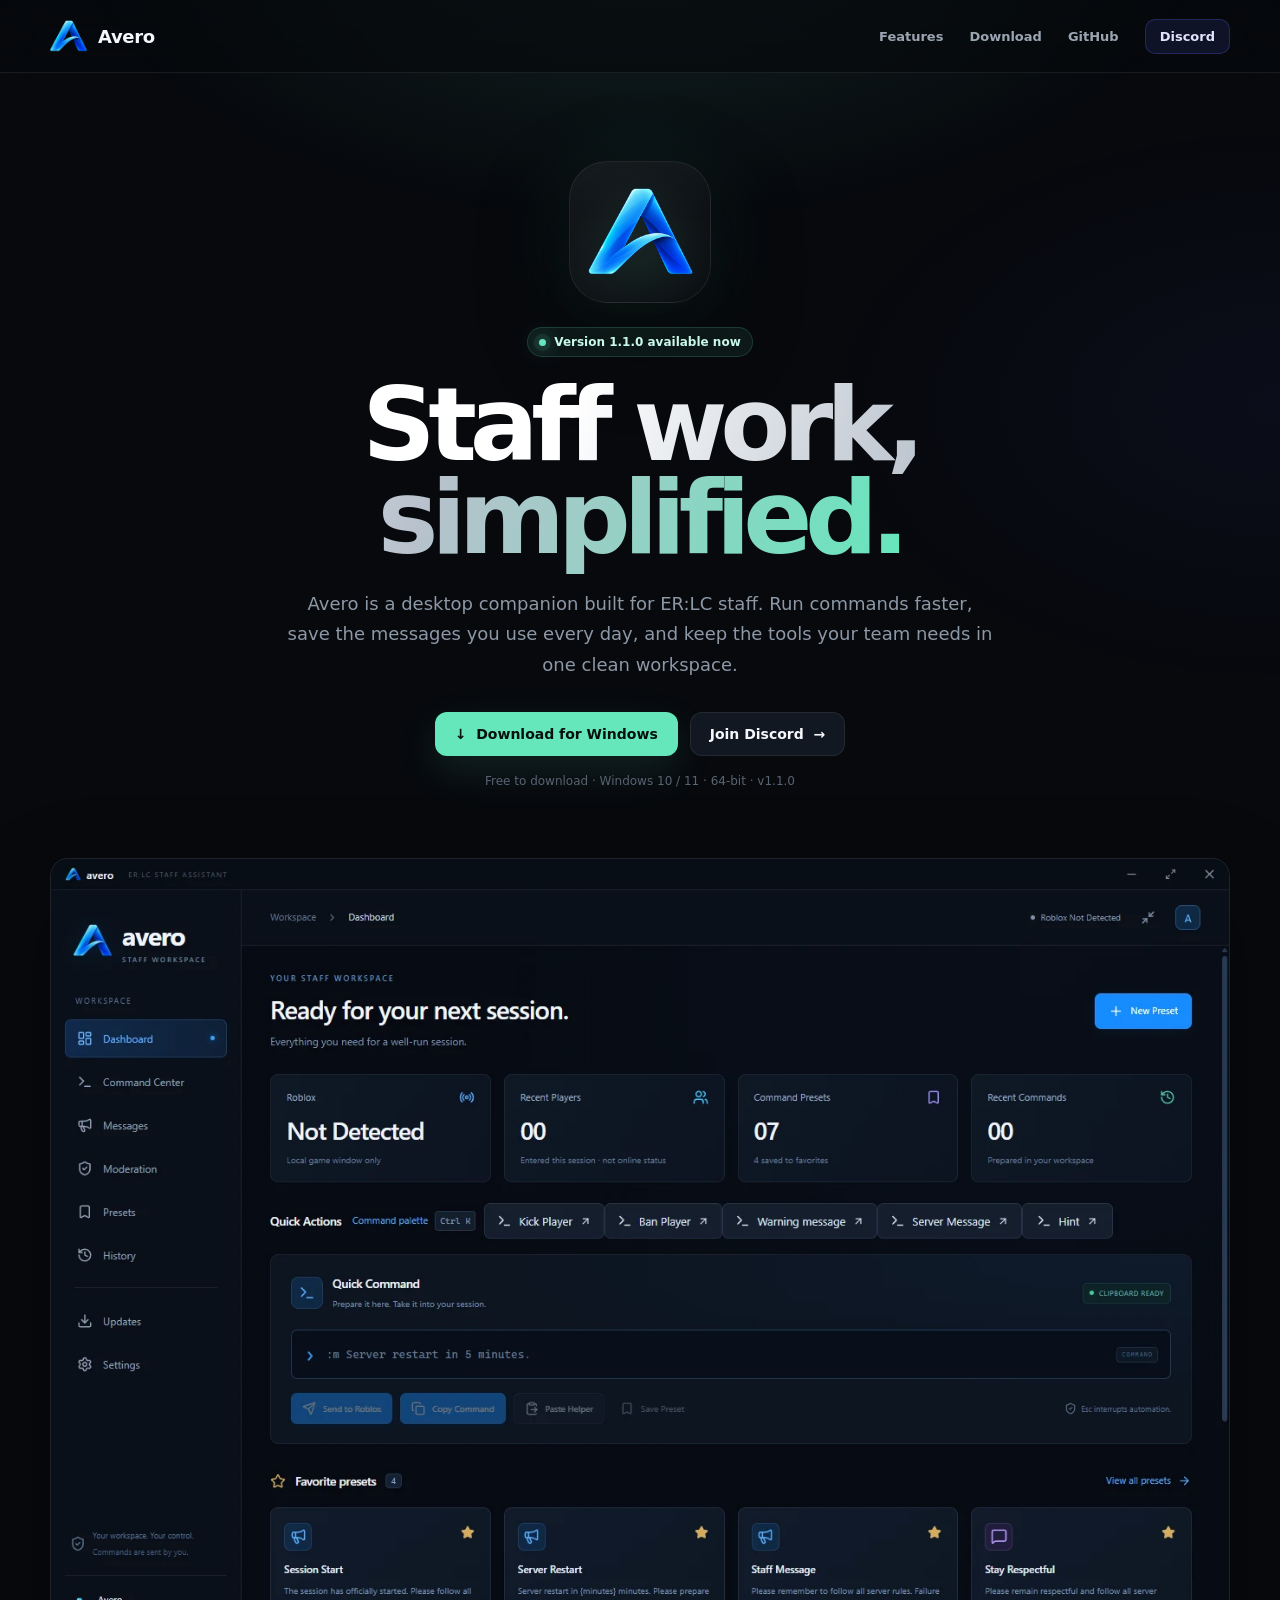
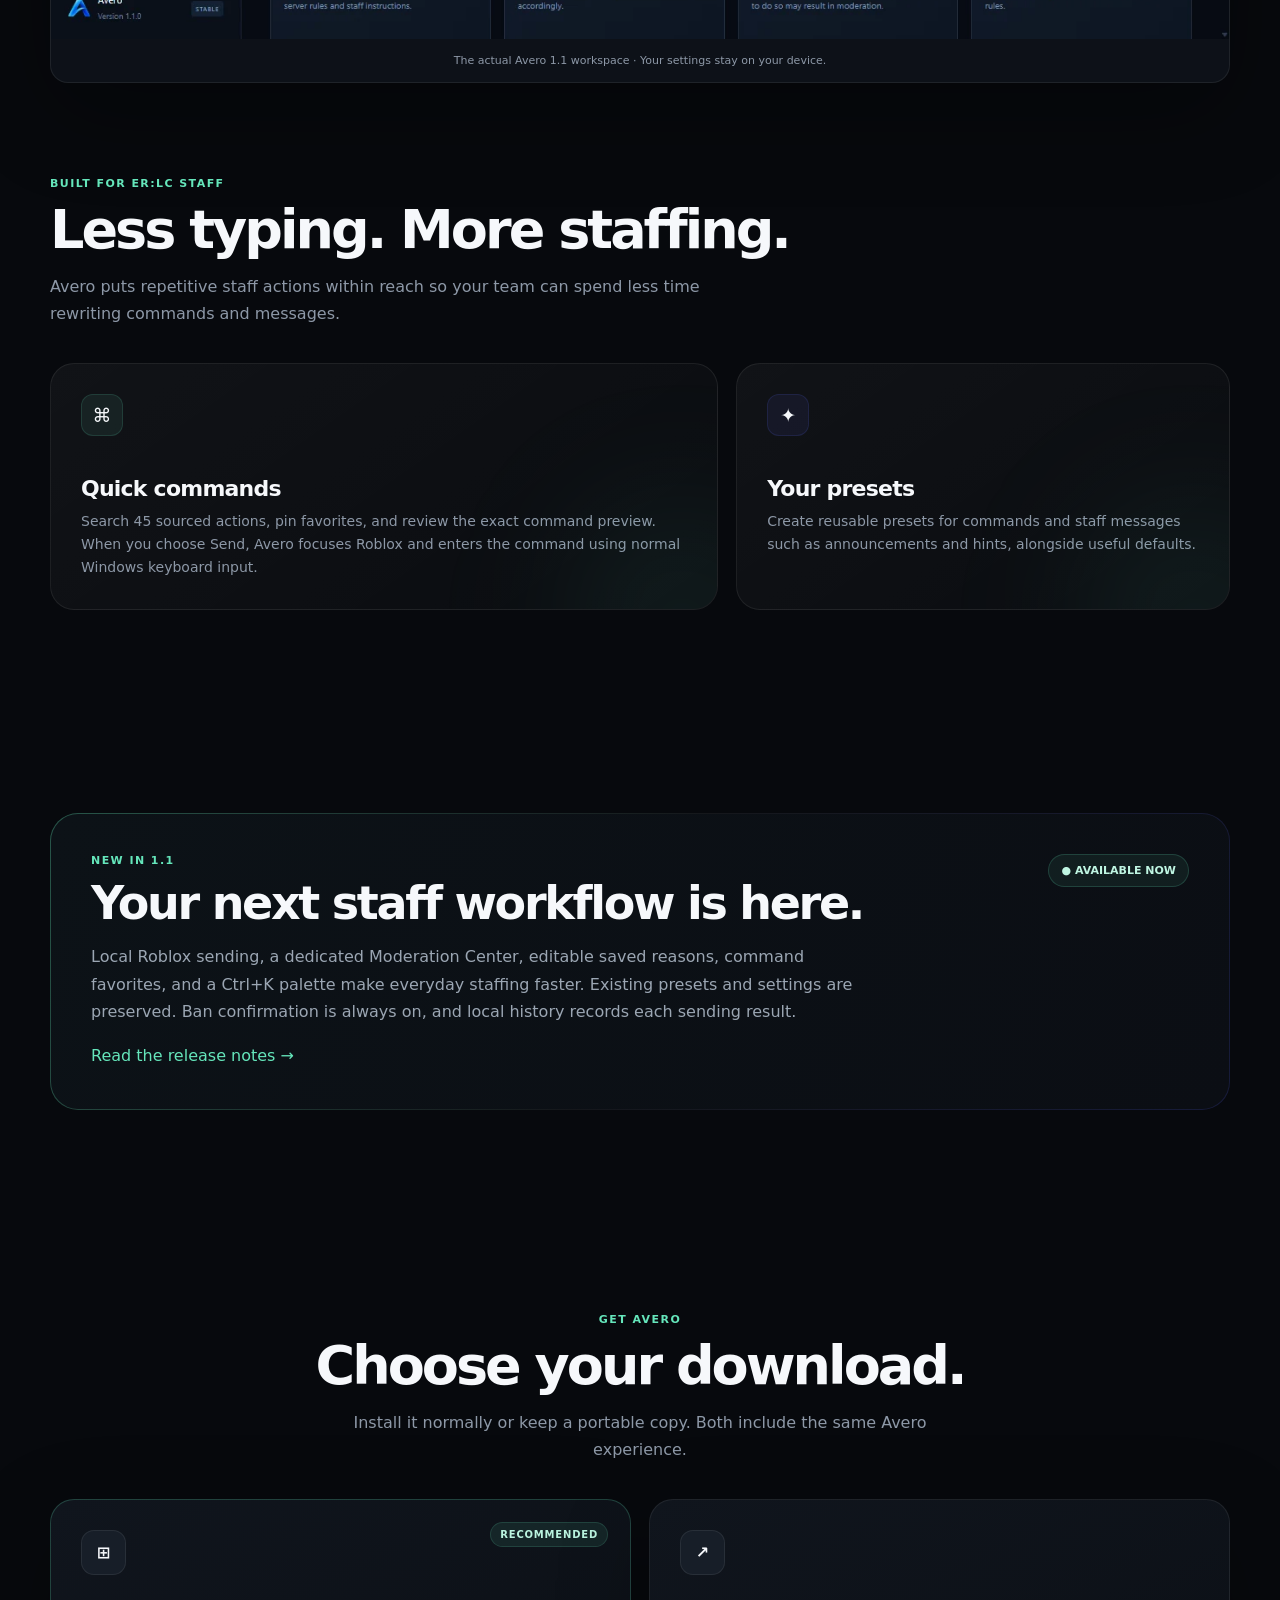
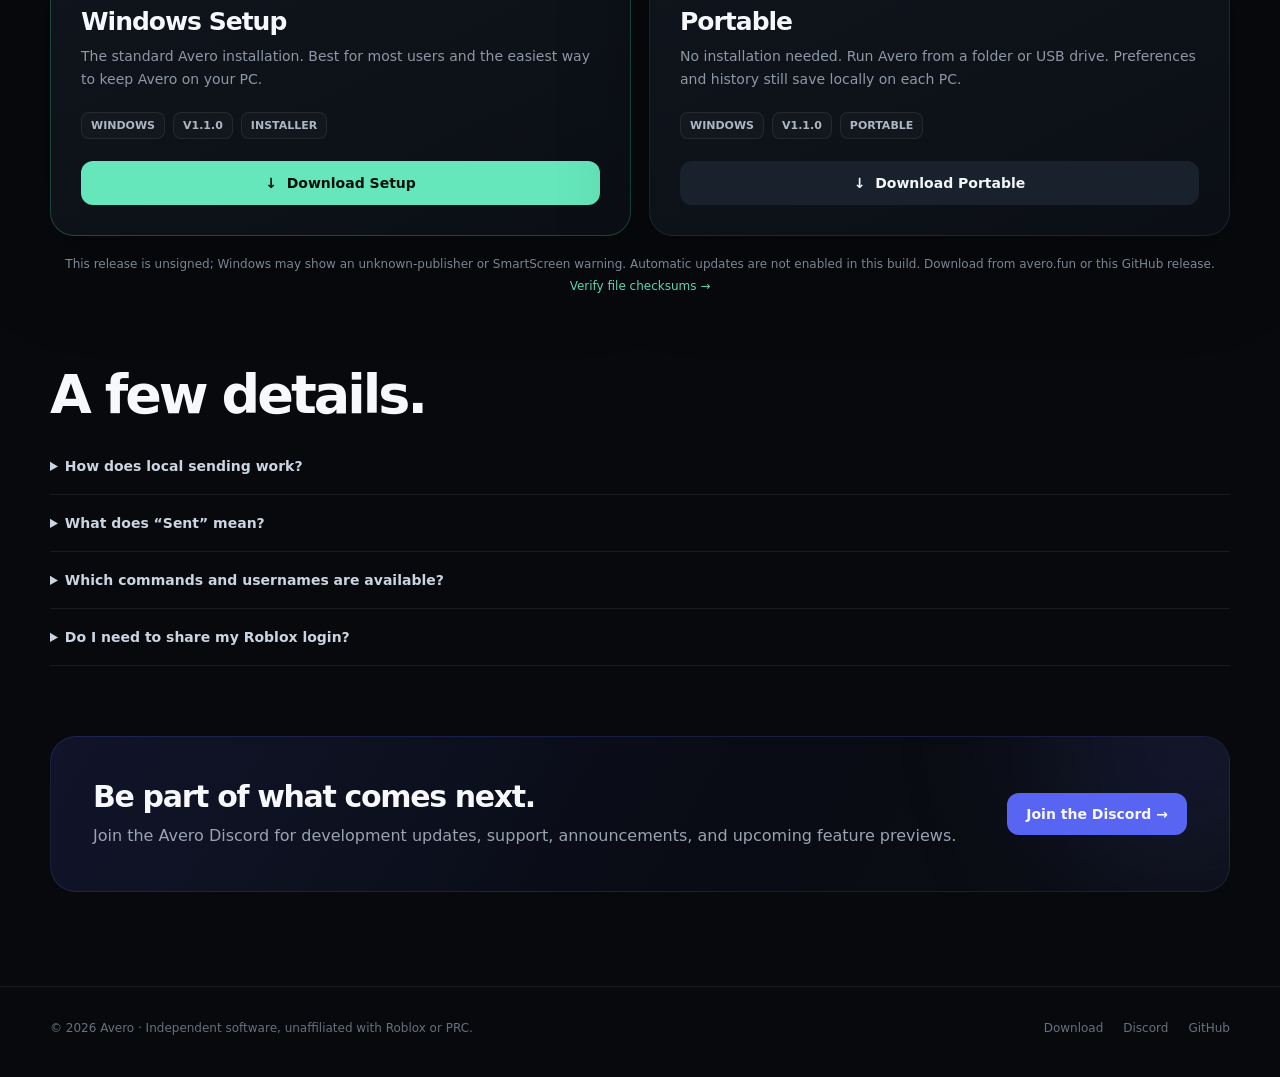
==== commit 6f66c516: "Show the updated Avero desktop workspace" ====
--- a/index.html
+++ b/index.html
@@ -724,6 +724,17 @@
             </div>
           </div>
         </section>
+        <figure class="app-preview">
+          <img
+            src="assets/dashboard.webp"
+            width="1360"
+            height="900"
+            alt="Avero 1.1 desktop dashboard with local Roblox detection, favorite commands, presets, and command history"
+          />
+          <figcaption>
+            The actual Avero 1.1 workspace · Your settings stay on your device.
+          </figcaption>
+        </figure>
         <section class="section" id="features">
           <div class="eyebrow">Built for ER:LC staff</div>
           <h2 class="heading">Less typing. More staffing.</h2>
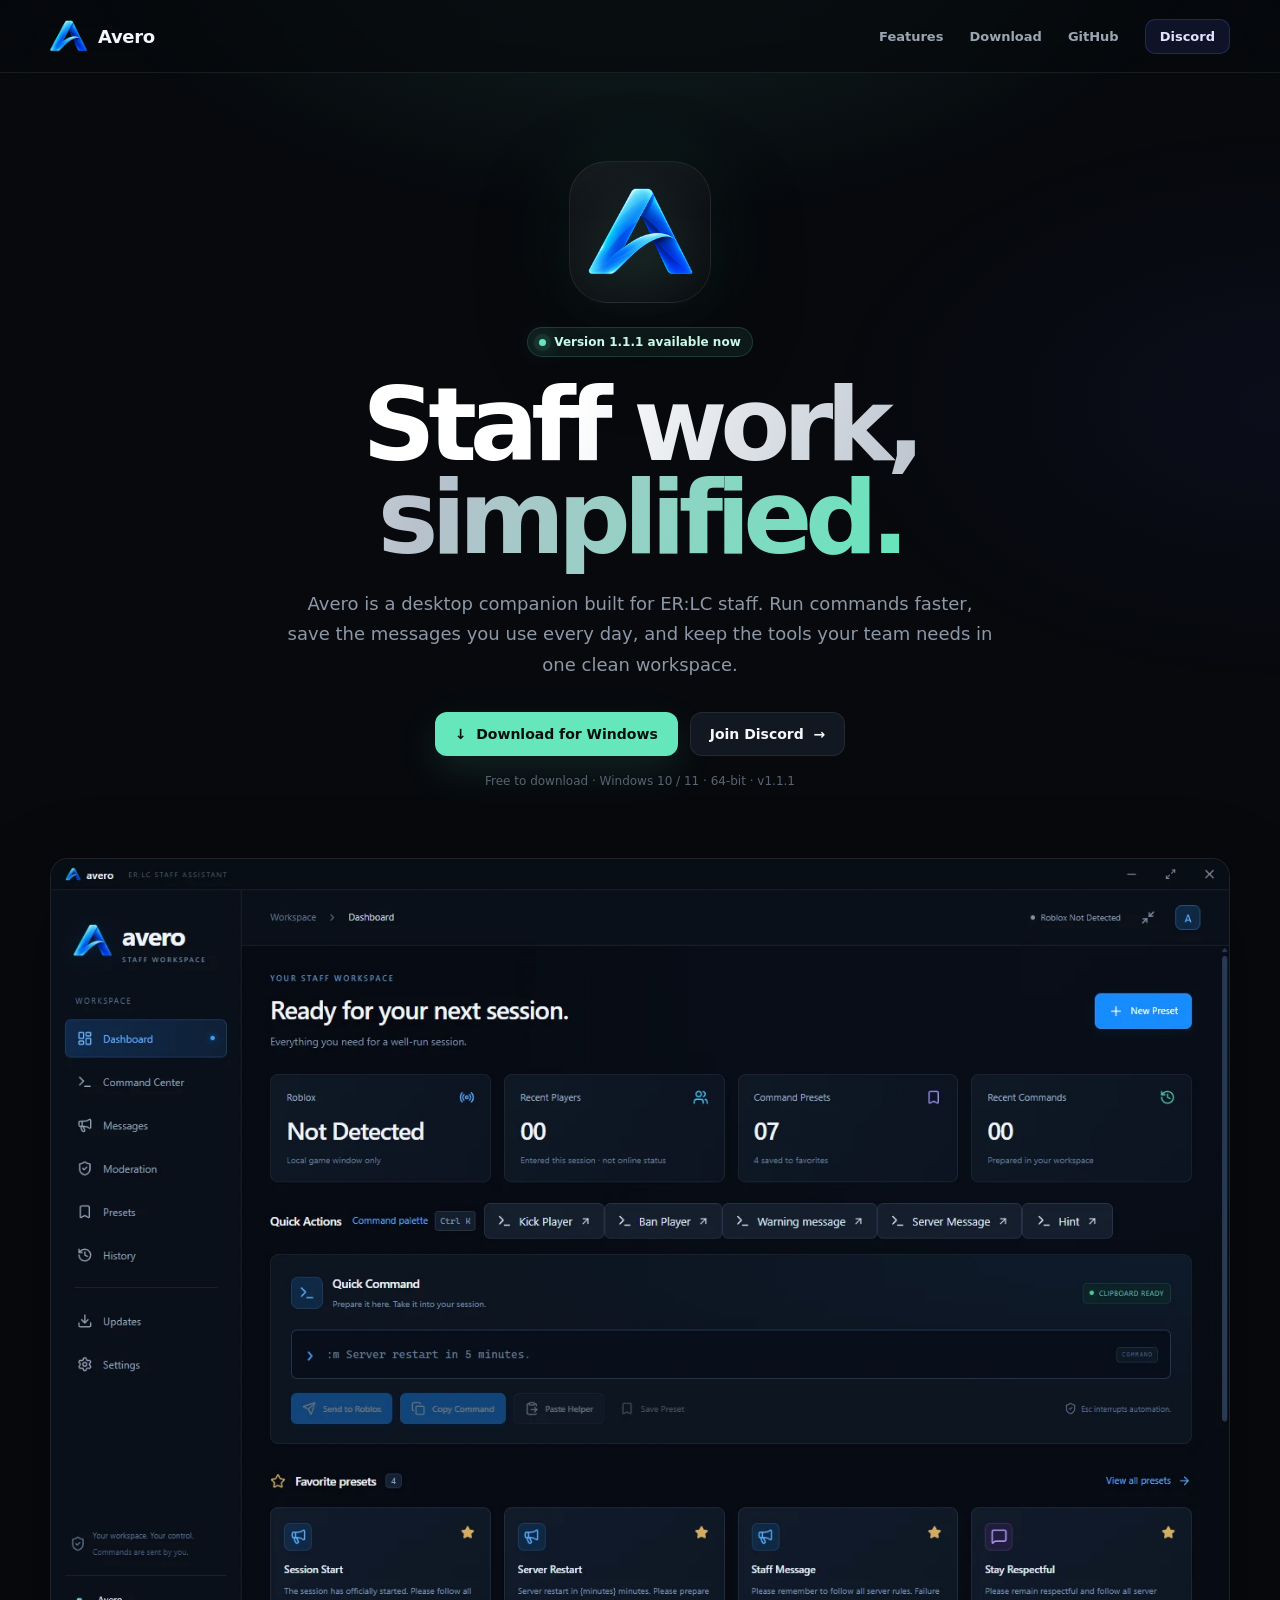
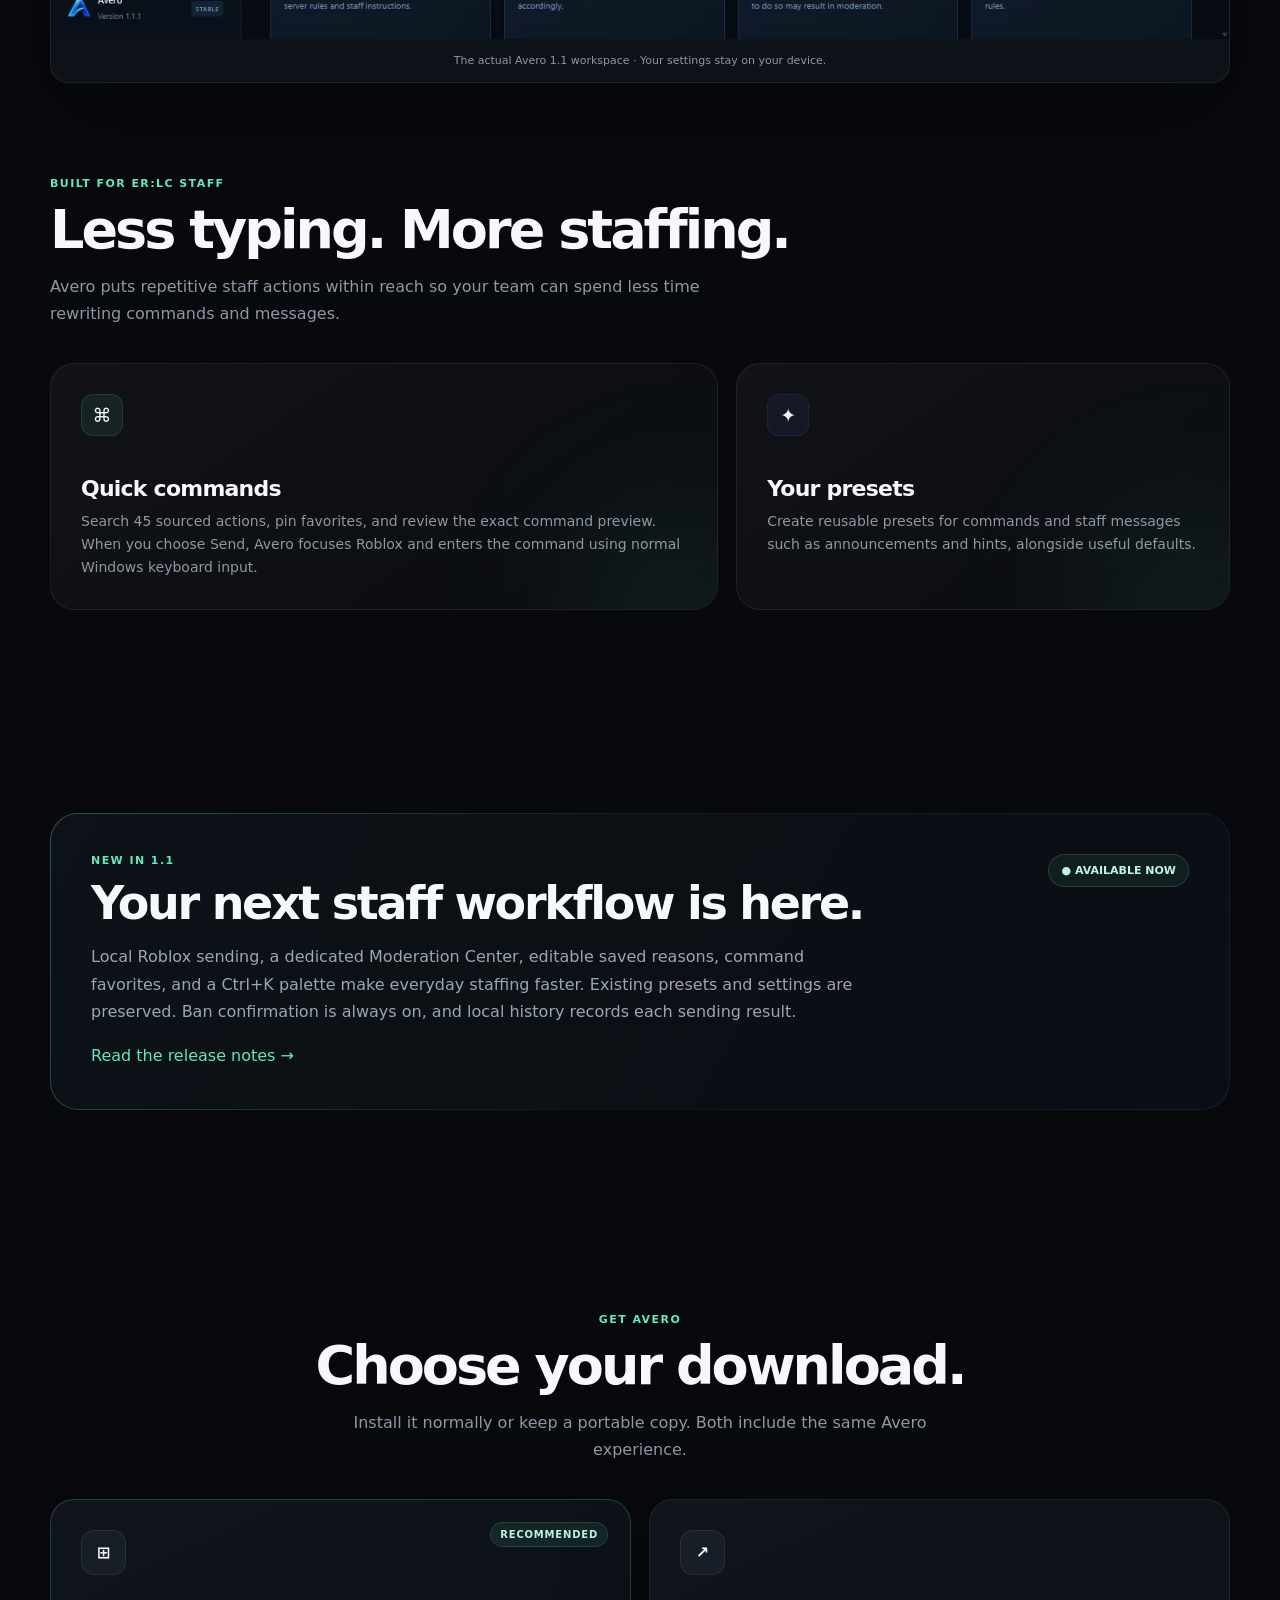
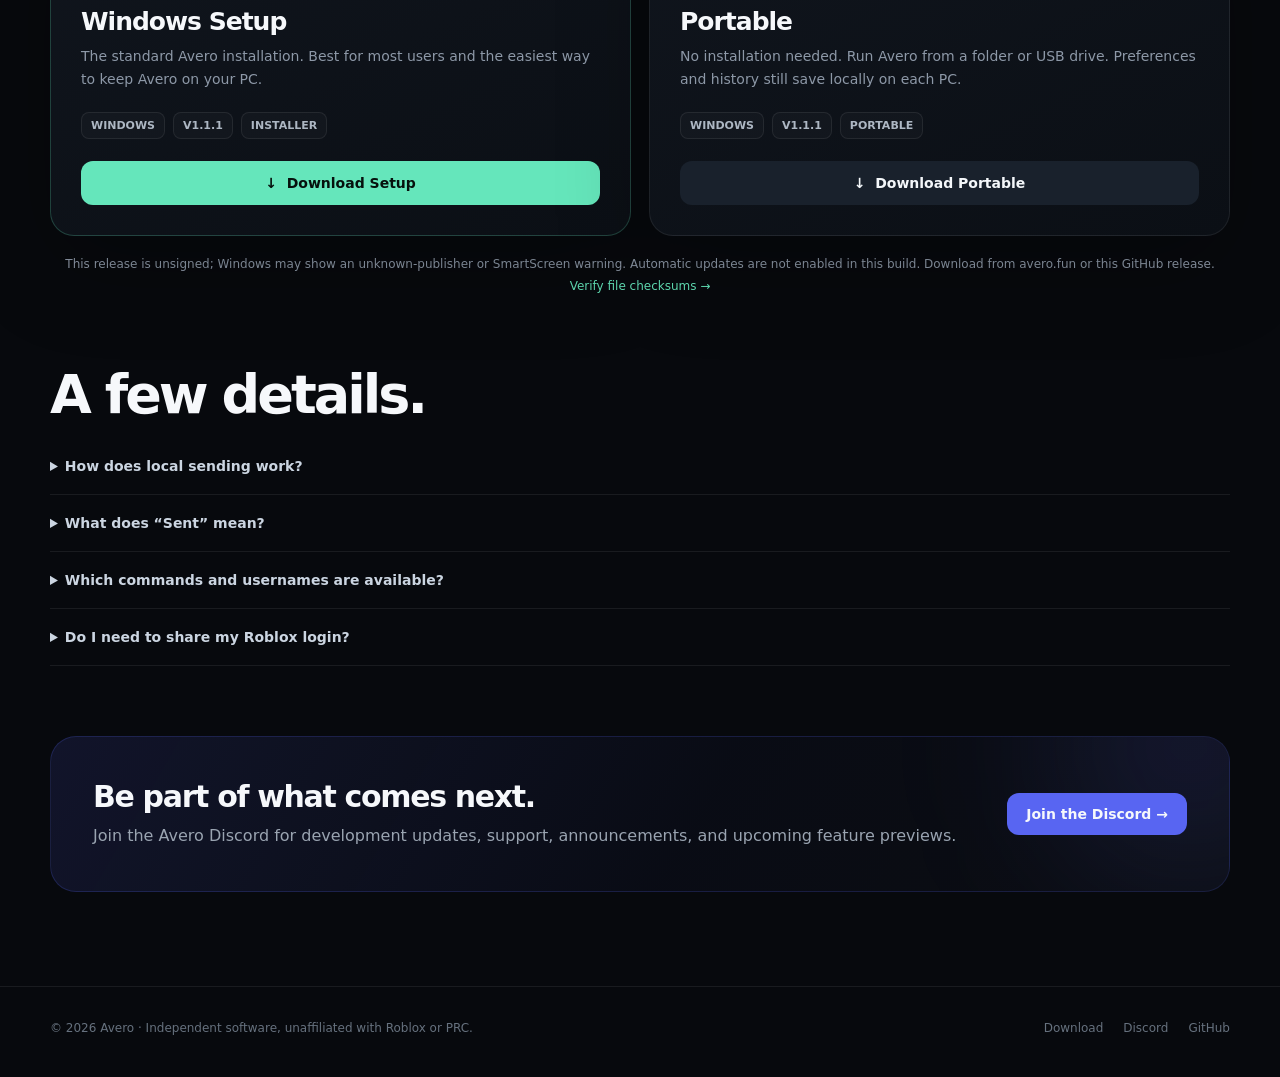
==== commit 951a6311: "Point downloads to Avero 1.1.1 exact-preview patch" ====
--- a/index.html
+++ b/index.html
@@ -698,7 +698,7 @@
               <img class="hero-logo" src="Avero%20Logo.png" alt="Avero logo" />
             </div>
             <div class="badge">
-              <span class="pulse"></span>Version 1.1.0 available now
+              <span class="pulse"></span>Version 1.1.1 available now
             </div>
             <h1>
               <span class="gradient">Staff work,<br />simplified.</span>
@@ -720,7 +720,7 @@
               >
             </div>
             <div class="mini">
-              Free to download · Windows 10 / 11 · 64-bit · v1.1.0
+              Free to download · Windows 10 / 11 · 64-bit · v1.1.1
             </div>
           </div>
         </section>
@@ -777,7 +777,7 @@
                 </p>
                 <p style="margin-top: 16px">
                   <a
-                    href="https://github.com/BlueDev1222/avero.fun/releases/tag/v1.1.0"
+                    href="https://github.com/BlueDev1222/avero.fun/releases/tag/v1.1.1"
                     style="color: var(--green)"
                     >Read the release notes →</a
                   >
@@ -806,11 +806,11 @@
                 easiest way to keep Avero on your PC.
               </p>
               <div class="meta">
-                <span>WINDOWS</span><span>V1.1.0</span><span>INSTALLER</span>
+                <span>WINDOWS</span><span>V1.1.1</span><span>INSTALLER</span>
               </div>
               <a
                 class="download-btn"
-                href="https://github.com/BlueDev1222/avero.fun/releases/download/v1.1.0/Avero-Setup-1.1.0.exe"
+                href="https://github.com/BlueDev1222/avero.fun/releases/download/v1.1.1/Avero-Setup-1.1.1.exe"
                 >↓ &nbsp;Download Setup</a
               >
             </article>
@@ -822,11 +822,11 @@
                 Preferences and history still save locally on each PC.
               </p>
               <div class="meta">
-                <span>WINDOWS</span><span>V1.1.0</span><span>PORTABLE</span>
+                <span>WINDOWS</span><span>V1.1.1</span><span>PORTABLE</span>
               </div>
               <a
                 class="download-btn alt"
-                href="https://github.com/BlueDev1222/avero.fun/releases/download/v1.1.0/Avero-Portable-1.1.0.exe"
+                href="https://github.com/BlueDev1222/avero.fun/releases/download/v1.1.1/Avero-Portable-1.1.1.exe"
                 >↓ &nbsp;Download Portable</a
               >
             </article>
@@ -836,7 +836,7 @@
             SmartScreen warning. Automatic updates are not enabled in this
             build. Download from avero.fun or this GitHub release.
             <a
-              href="https://github.com/BlueDev1222/avero.fun/releases/download/v1.1.0/SHA256SUMS.txt"
+              href="https://github.com/BlueDev1222/avero.fun/releases/download/v1.1.1/SHA256SUMS.txt"
               style="color: var(--green)"
               >Verify file checksums →</a
             >
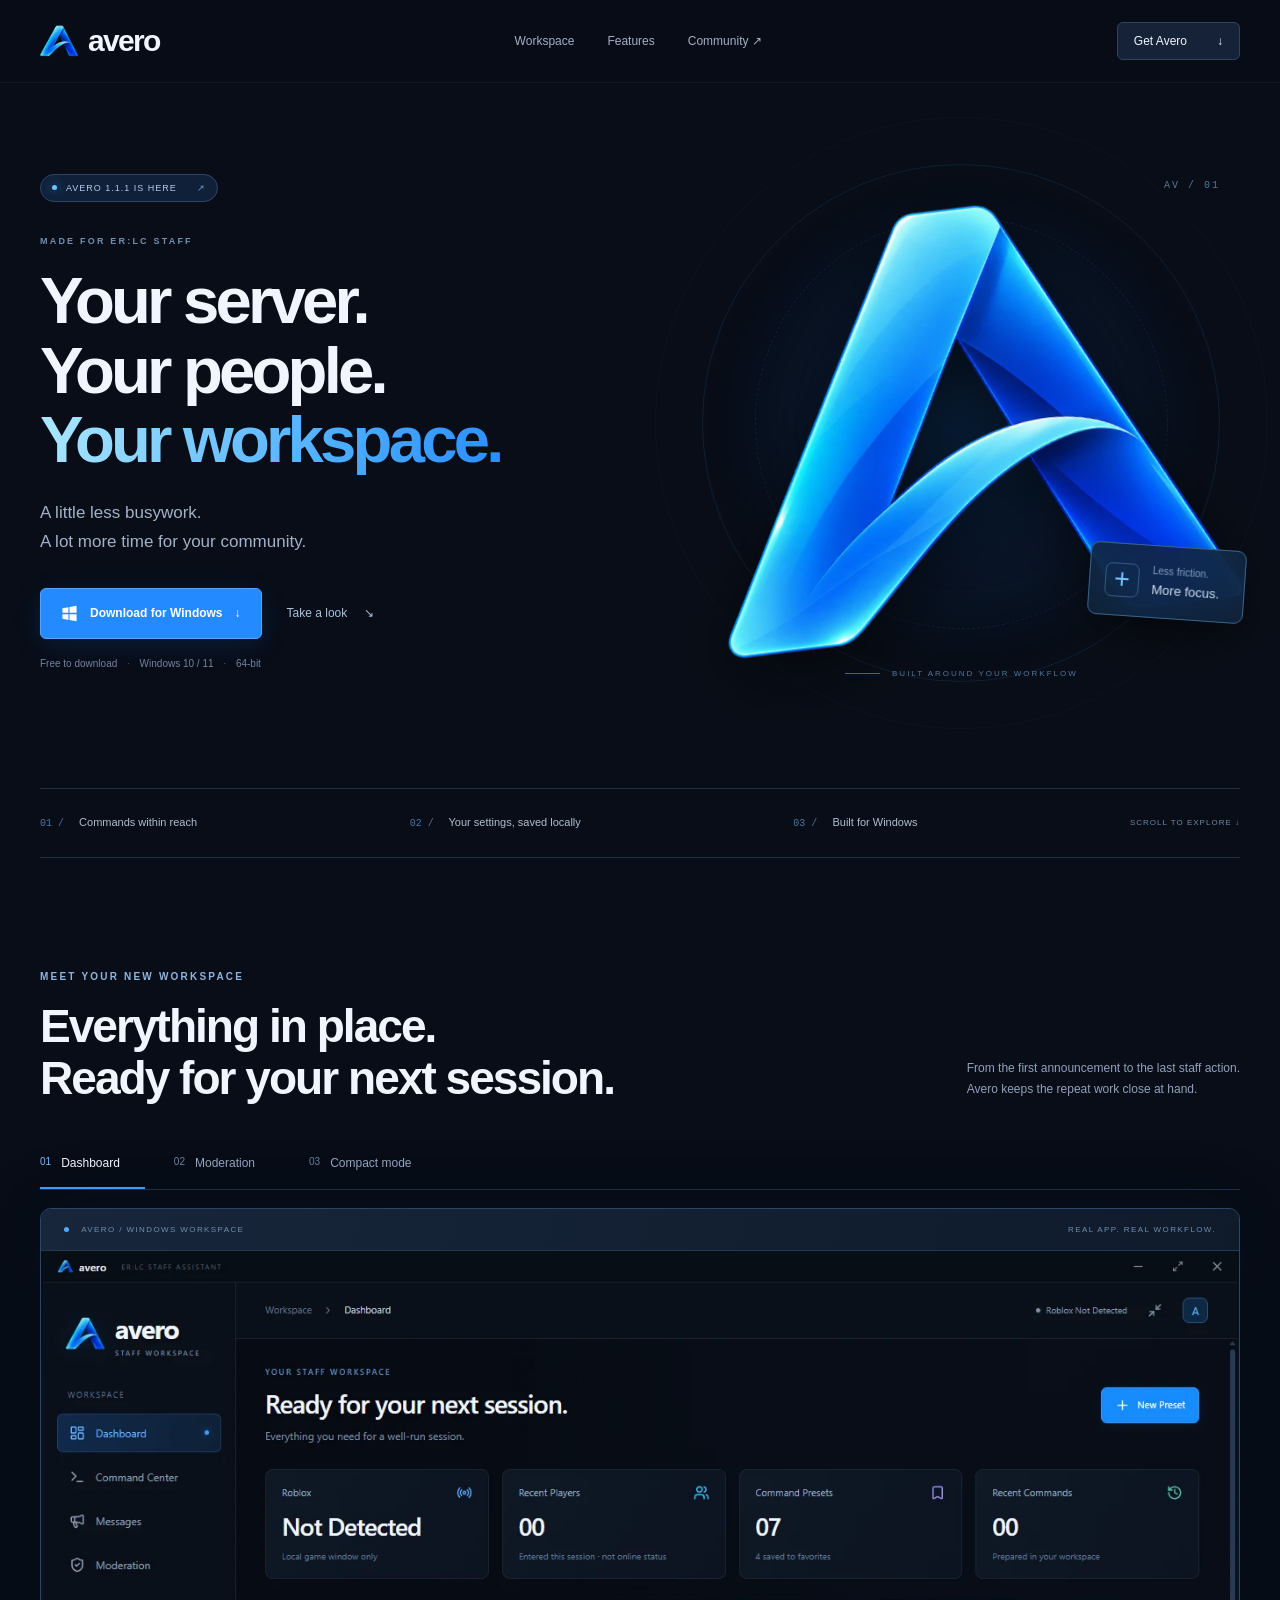
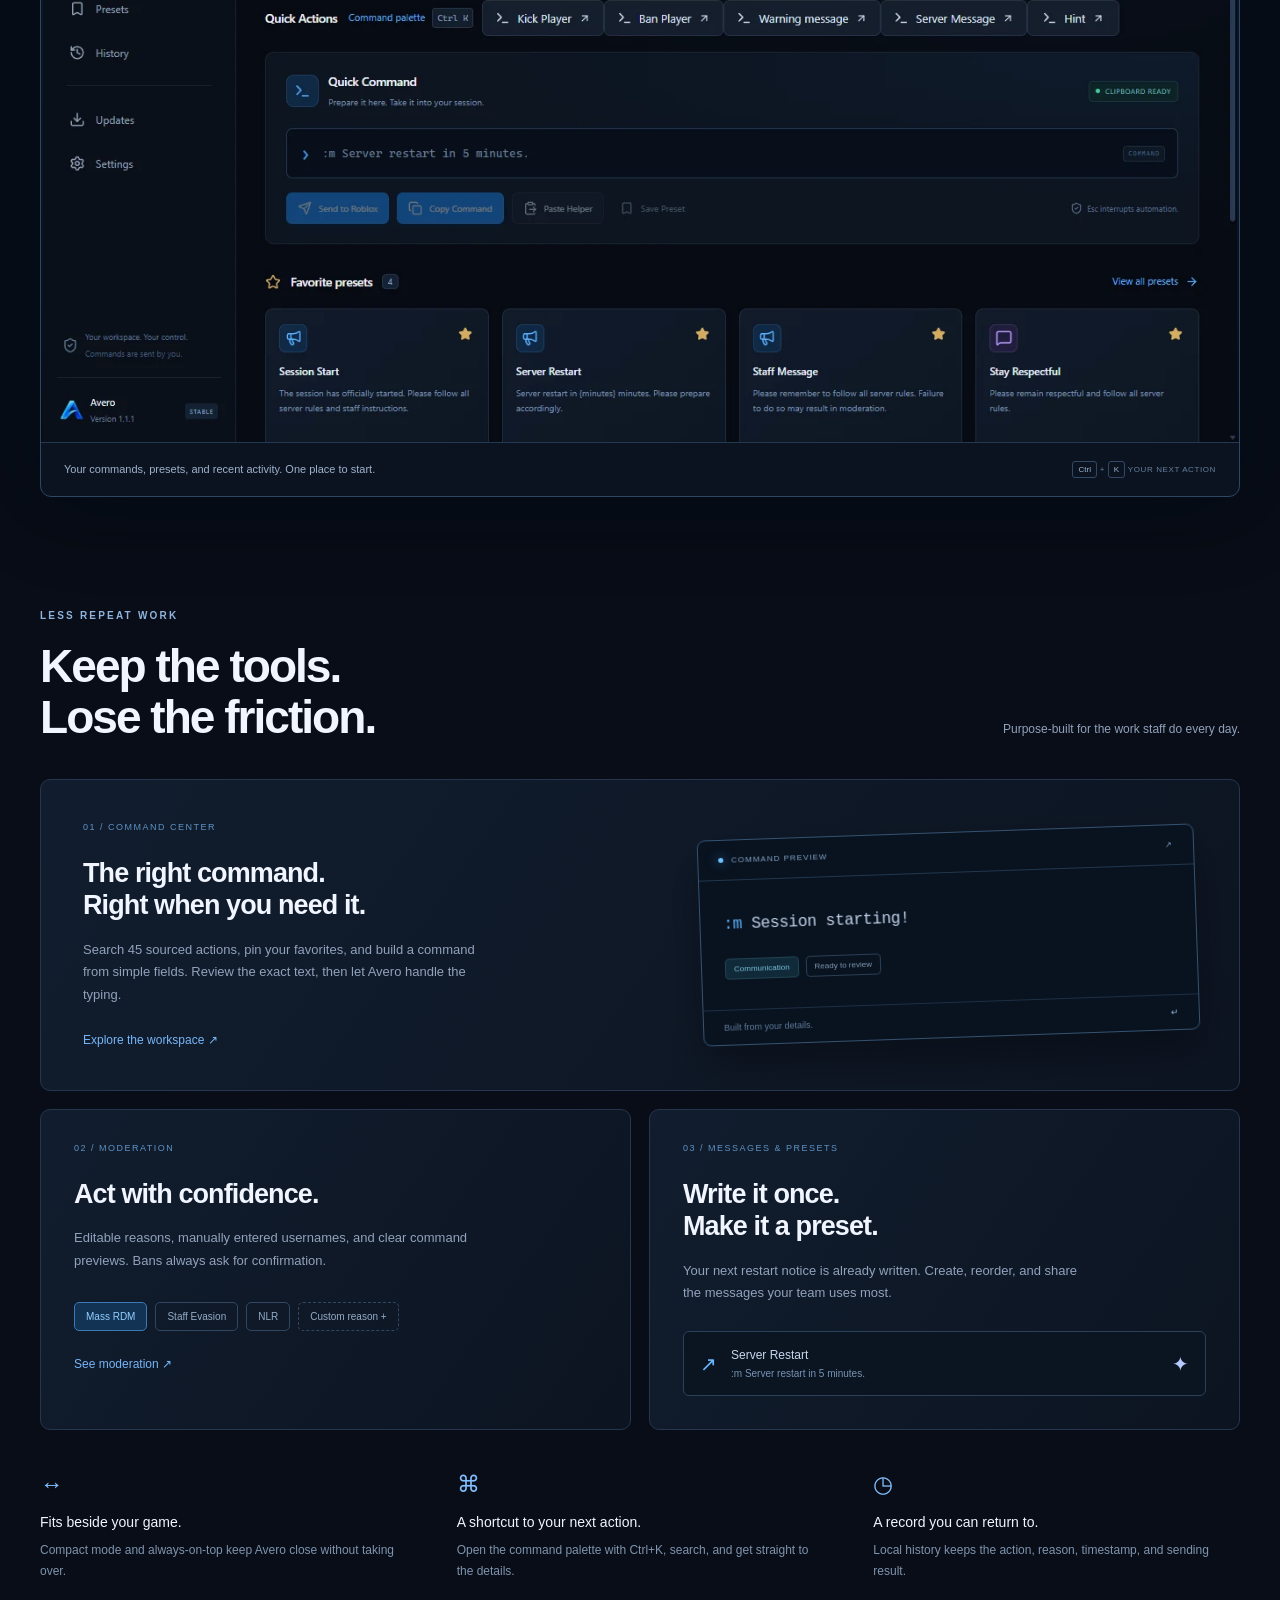
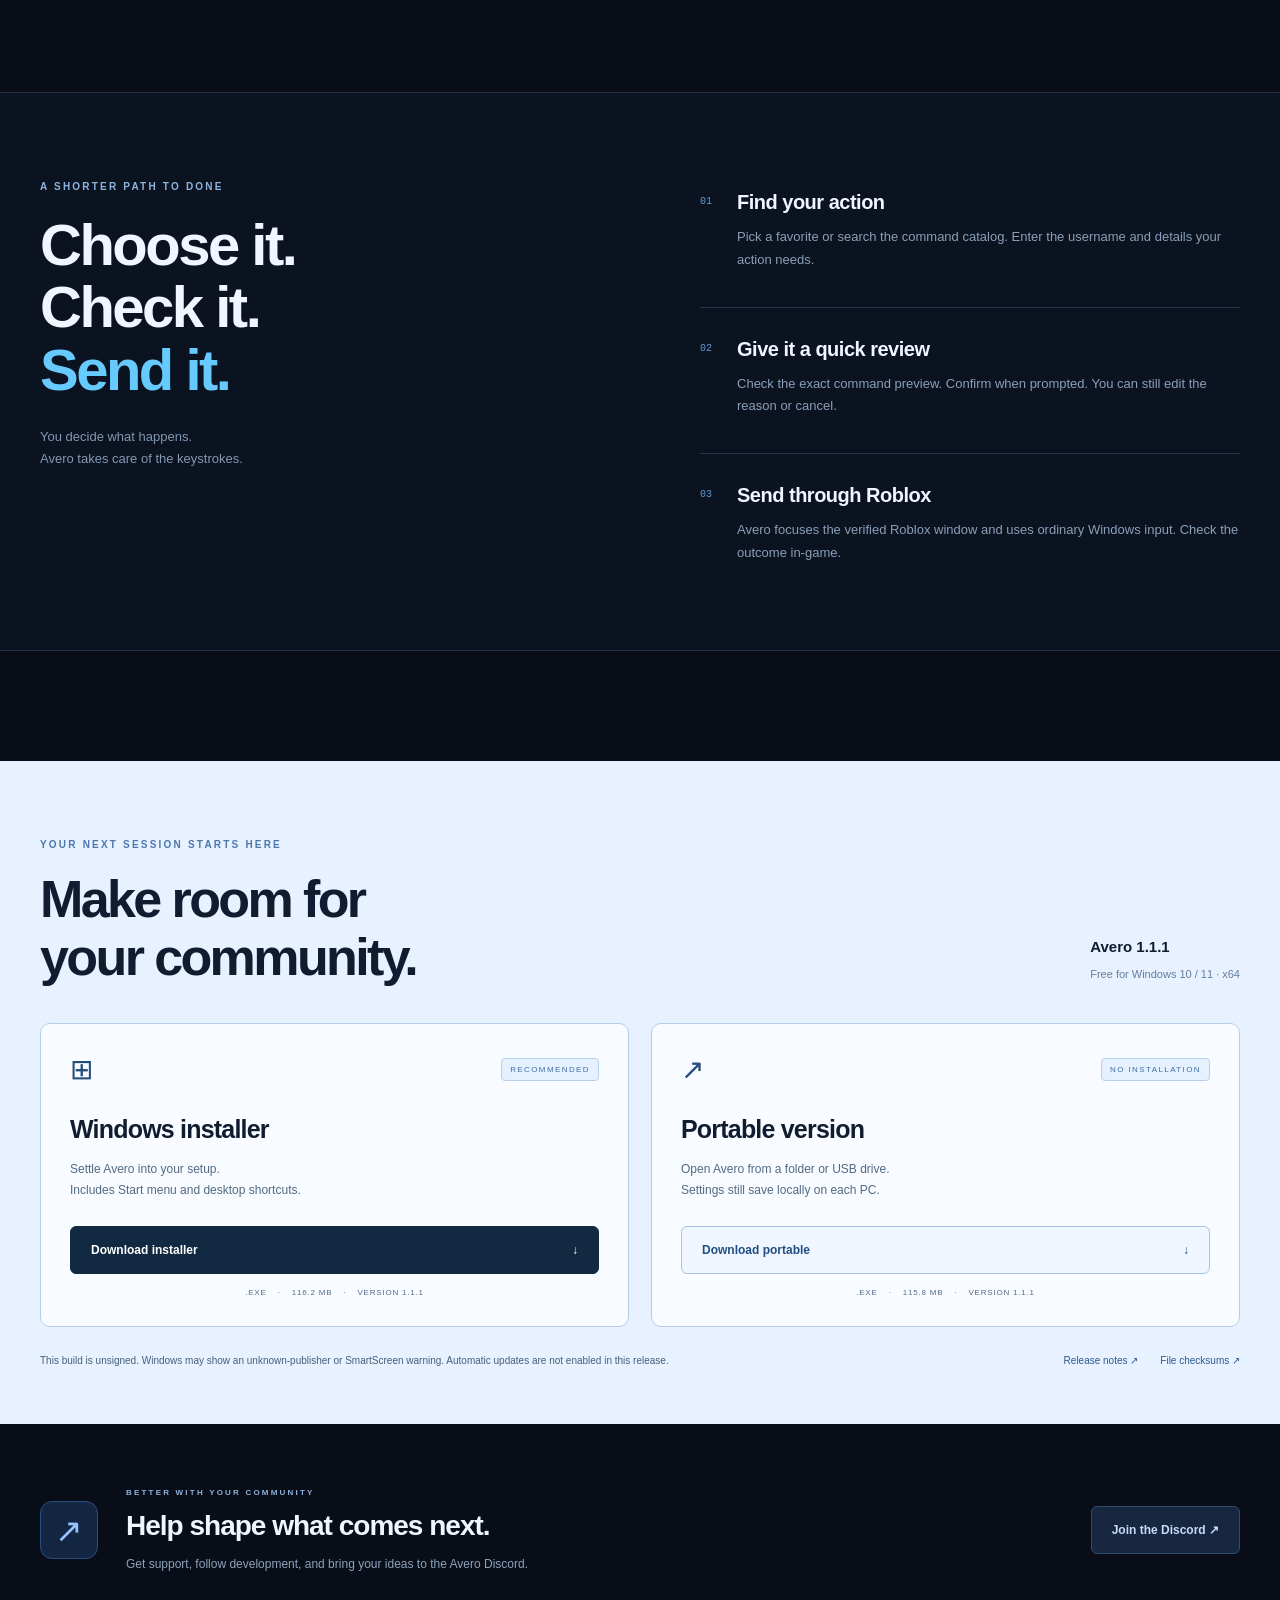
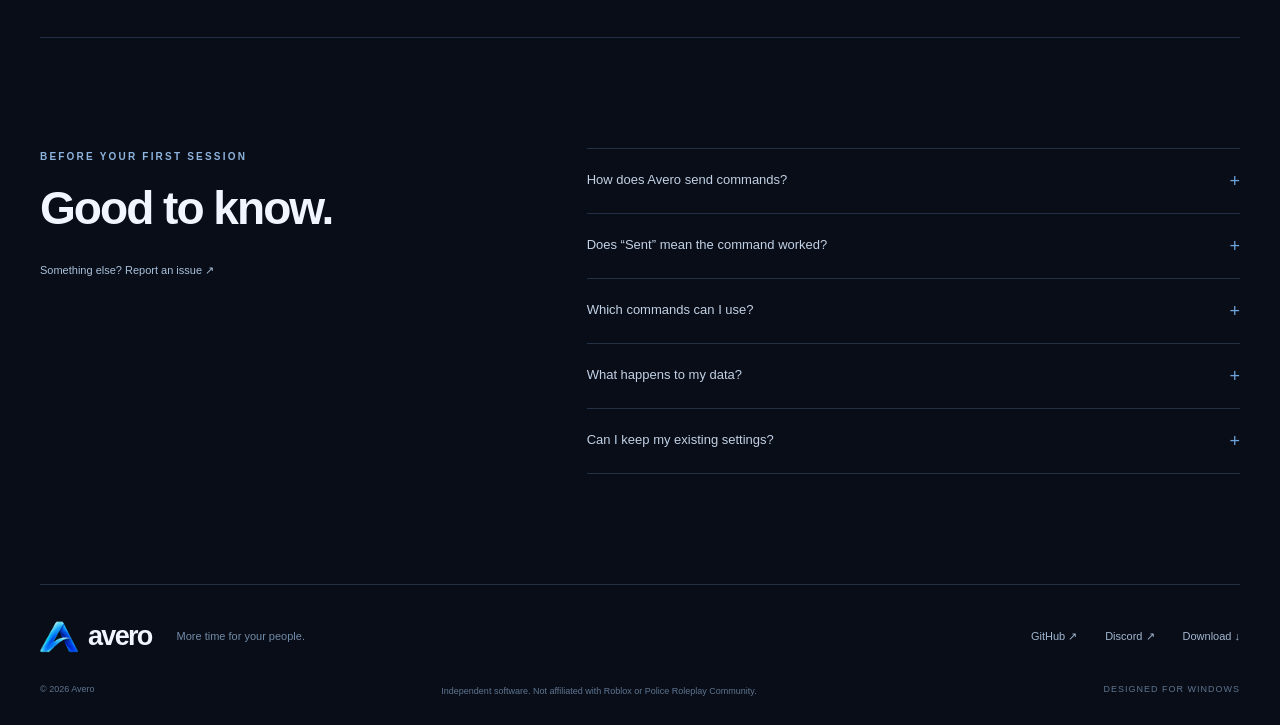
==== commit dbcb1693: "Redesign Avero with blue branding and interactive app previews" ====
--- a/index.html
+++ b/index.html
@@ -2,926 +2,507 @@
 <html lang="en">
   <head>
     <meta charset="utf-8" />
-    <meta name="viewport" content="width=device-width,initial-scale=1" />
-    <meta name="theme-color" content="#07090d" />
+    <meta name="viewport" content="width=device-width, initial-scale=1" />
+    <meta name="theme-color" content="#080d17" />
+    <title>Avero — Make room for your community.</title>
     <meta
       name="description"
-      content="Avero — a modern ER:LC staff companion."
+      content="Your ER:LC commands, moderation tools, and messages in one focused Windows workspace. Download Avero 1.1.1."
     />
-    <title>Avero — ER:LC Staff Companion</title>
+    <meta property="og:title" content="Avero — Make room for your community." />
+    <meta
+      property="og:description"
+      content="The Windows workspace for ER:LC staff. Less repeat work. More time for your people."
+    />
+    <meta property="og:type" content="website" />
+    <meta property="og:url" content="https://avero.fun/" />
+    <meta
+      property="og:image"
+      content="https://avero.fun/assets/dashboard.webp"
+    />
+    <link rel="canonical" href="https://avero.fun/" />
     <link rel="icon" href="Avero%20Logo.png" />
-    <style>
-      :root {
-        --bg: #07090d;
-        --bg2: #0a0d13;
-        --surface: #0d1118;
-        --surface2: #111720;
-        --text: #f6f8fb;
-        --muted: #8d98a7;
-        --line: rgba(255, 255, 255, 0.075);
-        --green: #65e6bb;
-        --green2: #a1f6d9;
-        --purple: #5865f2;
-      }
-      * {
-        box-sizing: border-box;
-      }
-      html {
-        scroll-behavior: smooth;
-      }
-      body {
-        margin: 0;
-        background: var(--bg);
-        color: var(--text);
-        font-family:
-          Inter,
-          ui-sans-serif,
-          system-ui,
-          -apple-system,
-          BlinkMacSystemFont,
-          "Segoe UI",
-          sans-serif;
-        overflow-x: hidden;
-      }
-      body:before {
-        content: "";
-        position: fixed;
-        inset: 0;
-        pointer-events: none;
-        background:
-          radial-gradient(
-            900px 500px at 50% -100px,
-            rgba(101, 230, 187, 0.13),
-            transparent 65%
-          ),
-          radial-gradient(
-            650px 400px at 100% 45%,
-            rgba(88, 101, 242, 0.06),
-            transparent 70%
-          );
-        z-index: -2;
-      }
-      body:after {
-        content: "";
-        position: fixed;
-        inset: 0;
-        pointer-events: none;
-        opacity: 0.13;
-        z-index: -1;
-        background-image:
-          linear-gradient(rgba(255, 255, 255, 0.025) 1px, transparent 1px),
-          linear-gradient(
-            90deg,
-            rgba(255, 255, 255, 0.025) 1px,
-            transparent 1px
-          );
-        background-size: 42px 42px;
-        mask-image: linear-gradient(to bottom, #000, transparent 72%);
-      }
-      a {
-        text-decoration: none;
-        color: inherit;
-      }
-      .shell {
-        width: min(1180px, calc(100% - 40px));
-        margin: auto;
-      }
-      header {
-        position: sticky;
-        top: 0;
-        z-index: 50;
-        background: rgba(7, 9, 13, 0.68);
-        backdrop-filter: blur(22px);
-        border-bottom: 1px solid var(--line);
-      }
-      nav {
-        height: 72px;
-        display: flex;
-        align-items: center;
-        justify-content: space-between;
-      }
-      .brand {
-        display: flex;
-        align-items: center;
-        gap: 11px;
-        font-size: 18px;
-        font-weight: 850;
-        letter-spacing: -0.02em;
-      }
-      .brand img {
-        width: 37px;
-        height: 37px;
-        object-fit: contain;
-      }
-      .navlinks {
-        display: flex;
-        align-items: center;
-        gap: 26px;
-      }
-      .navlinks > a {
-        font-size: 13px;
-        font-weight: 750;
-        color: #9ca6b3;
-        transition: 0.2s;
-      }
-      .navlinks > a:hover {
-        color: #fff;
-      }
-      .navlinks .discord {
-        color: #e1e3ff;
-        padding: 9px 14px;
-        border-radius: 10px;
-        border: 1px solid rgba(88, 101, 242, 0.26);
-        background: rgba(88, 101, 242, 0.12);
-      }
-      .hero {
-        min-height: 690px;
-        display: grid;
-        place-items: center;
-        text-align: center;
-        padding: 88px 0 70px;
-        position: relative;
-      }
-      .hero-inner {
-        max-width: 900px;
-      }
-      .hero-logo-wrap {
-        width: 142px;
-        height: 142px;
-        margin: 0 auto 24px;
-        display: grid;
-        place-items: center;
-        border-radius: 38px;
-        background: linear-gradient(
-          145deg,
-          rgba(255, 255, 255, 0.06),
-          rgba(255, 255, 255, 0.015)
-        );
-        border: 1px solid rgba(255, 255, 255, 0.08);
-        box-shadow:
-          0 35px 90px rgba(0, 0, 0, 0.45),
-          0 0 90px rgba(101, 230, 187, 0.09);
-      }
-      .hero-logo {
-        width: 105px;
-        height: 105px;
-        object-fit: contain;
-        filter: drop-shadow(0 14px 30px rgba(101, 230, 187, 0.2));
-      }
-      .badge {
-        display: inline-flex;
-        align-items: center;
-        gap: 8px;
-        padding: 7px 11px;
-        border-radius: 999px;
-        background: rgba(101, 230, 187, 0.07);
-        border: 1px solid rgba(101, 230, 187, 0.17);
-        color: #c9f9e9;
-        font-size: 12px;
-        font-weight: 800;
-      }
-      .pulse {
-        width: 7px;
-        height: 7px;
-        background: var(--green);
-        border-radius: 50%;
-        box-shadow:
-          0 0 0 5px rgba(101, 230, 187, 0.08),
-          0 0 18px var(--green);
-      }
-      h1 {
-        font-size: clamp(58px, 8.7vw, 102px);
-        line-height: 0.91;
-        letter-spacing: -0.072em;
-        margin: 22px 0 24px;
-        font-weight: 900;
-      }
-      .gradient {
-        background: linear-gradient(110deg, #fff 20%, #b8c1cc 55%, #65e6bb);
-        -webkit-background-clip: text;
-        background-clip: text;
-        color: transparent;
-      }
-      .lead {
-        max-width: 710px;
-        margin: auto;
-        font-size: 18px;
-        line-height: 1.7;
-        color: var(--muted);
-      }
-      .hero-actions {
-        display: flex;
-        gap: 12px;
-        justify-content: center;
-        flex-wrap: wrap;
-        margin-top: 32px;
-      }
-      .btn {
-        display: inline-flex;
-        align-items: center;
-        justify-content: center;
-        gap: 9px;
-        padding: 13px 19px;
-        border-radius: 12px;
-        font-size: 14px;
-        font-weight: 850;
-        border: 1px solid var(--line);
-        background: #121821;
-        transition: 0.22s;
-      }
-      .btn:hover {
-        transform: translateY(-2px);
-        border-color: rgba(255, 255, 255, 0.14);
-      }
-      .btn.primary {
-        background: var(--green);
-        color: #06110d;
-        border-color: transparent;
-        box-shadow: 0 14px 38px rgba(101, 230, 187, 0.12);
-      }
-      .btn.primary:hover {
-        background: var(--green2);
-        box-shadow: 0 18px 48px rgba(101, 230, 187, 0.18);
-      }
-      .mini {
-        margin-top: 18px;
-        color: #596472;
-        font-size: 12px;
-      }
-      .section {
-        padding: 94px 0;
-      }
-      .eyebrow {
-        font-size: 11px;
-        letter-spacing: 0.13em;
-        text-transform: uppercase;
-        color: var(--green);
-        font-weight: 900;
-      }
-      .heading {
-        font-size: clamp(34px, 5vw, 54px);
-        letter-spacing: -0.055em;
-        line-height: 1.05;
-        margin: 12px 0 14px;
-      }
-      .sub {
-        color: var(--muted);
-        line-height: 1.7;
-        max-width: 650px;
-        margin: 0;
-      }
-      .feature-grid {
-        display: grid;
-        grid-template-columns: 1.15fr 0.85fr;
-        gap: 18px;
-        margin-top: 36px;
-      }
-      .feature {
-        position: relative;
-        overflow: hidden;
-        border: 1px solid var(--line);
-        border-radius: 24px;
-        padding: 30px;
-        background: linear-gradient(
-          145deg,
-          rgba(255, 255, 255, 0.045),
-          rgba(255, 255, 255, 0.015)
-        );
-        min-height: 230px;
-      }
-      .feature:before {
-        content: "";
-        position: absolute;
-        width: 230px;
-        height: 230px;
-        border-radius: 50%;
-        filter: blur(70px);
-        background: rgba(101, 230, 187, 0.08);
-        right: -80px;
-        bottom: -120px;
-      }
-      .icon {
-        width: 42px;
-        height: 42px;
-        display: grid;
-        place-items: center;
-        border-radius: 12px;
-        background: rgba(101, 230, 187, 0.08);
-        border: 1px solid rgba(101, 230, 187, 0.14);
-        font-size: 19px;
-        margin-bottom: 40px;
-      }
-      .feature h3 {
-        font-size: 22px;
-        letter-spacing: -0.035em;
-        margin: 0 0 9px;
-      }
-      .feature p {
-        color: var(--muted);
-        line-height: 1.65;
-        margin: 0;
-        font-size: 14px;
-      }
-      .feature.small .icon {
-        background: rgba(88, 101, 242, 0.08);
-        border-color: rgba(88, 101, 242, 0.15);
-      }
-      .roadmap {
-        padding: 1px;
-        border-radius: 28px;
-        background: linear-gradient(
-          115deg,
-          rgba(101, 230, 187, 0.35),
-          rgba(255, 255, 255, 0.06),
-          rgba(88, 101, 242, 0.2)
-        );
-        margin: 15px 0;
-      }
-      .roadmap-inner {
-        border-radius: 27px;
-        background: linear-gradient(120deg, #0c1217, #0b0e14);
-        padding: 40px;
-        display: grid;
-        grid-template-columns: 1fr auto;
-        gap: 30px;
-        align-items: center;
-      }
-      .roadmap h2 {
-        font-size: clamp(30px, 4vw, 46px);
-        letter-spacing: -0.05em;
-        margin: 9px 0 13px;
-      }
-      .roadmap p {
-        max-width: 770px;
-        color: #9ba6b3;
-        line-height: 1.72;
-        margin: 0;
-      }
-      .devchip {
-        align-self: start;
-        padding: 9px 12px;
-        border: 1px solid rgba(101, 230, 187, 0.18);
-        background: rgba(101, 230, 187, 0.07);
-        border-radius: 999px;
-        color: #bff5e2;
-        font-size: 11px;
-        font-weight: 900;
-        white-space: nowrap;
-      }
-      .download-head {
-        text-align: center;
-        margin-bottom: 36px;
-      }
-      .download-head .sub {
-        margin: auto;
-      }
-      .downloads {
-        display: grid;
-        grid-template-columns: 1fr 1fr;
-        gap: 18px;
-      }
-      .download-card {
-        position: relative;
-        padding: 30px;
-        border-radius: 24px;
-        border: 1px solid var(--line);
-        background: linear-gradient(155deg, #10151d, #0b0f15);
-        box-shadow: 0 30px 90px rgba(0, 0, 0, 0.25);
-        transition: 0.25s;
-      }
-      .download-card:hover {
-        transform: translateY(-4px);
-        border-color: rgba(255, 255, 255, 0.13);
-      }
-      .download-card.recommended {
-        border-color: rgba(101, 230, 187, 0.23);
-      }
-      .rec {
-        position: absolute;
-        right: 22px;
-        top: 22px;
-        background: rgba(101, 230, 187, 0.09);
-        border: 1px solid rgba(101, 230, 187, 0.15);
-        color: #baf3df;
-        border-radius: 999px;
-        padding: 6px 9px;
-        font-size: 10px;
-        font-weight: 900;
-        text-transform: uppercase;
-        letter-spacing: 0.08em;
-      }
-      .os {
-        width: 45px;
-        height: 45px;
-        border-radius: 13px;
-        display: grid;
-        place-items: center;
-        background: #171e28;
-        border: 1px solid var(--line);
-        font-weight: 900;
-        margin-bottom: 32px;
-      }
-      .download-card h3 {
-        font-size: 25px;
-        letter-spacing: -0.04em;
-        margin: 0 0 9px;
-      }
-      .download-card p {
-        font-size: 14px;
-        color: var(--muted);
-        line-height: 1.6;
-        margin: 0 0 22px;
-      }
-      .meta {
-        display: flex;
-        gap: 8px;
-        flex-wrap: wrap;
-        margin-bottom: 22px;
-      }
-      .meta span {
-        padding: 6px 9px;
-        border: 1px solid var(--line);
-        background: rgba(255, 255, 255, 0.025);
-        border-radius: 8px;
-        color: #adb7c3;
-        font-size: 11px;
-        font-weight: 800;
-      }
-      .download-btn {
-        width: 100%;
-        padding: 14px;
-        border-radius: 12px;
-        display: flex;
-        justify-content: center;
-        align-items: center;
-        gap: 8px;
-        background: var(--green);
-        color: #06110d;
-        font-weight: 900;
-        font-size: 14px;
-        transition: 0.2s;
-      }
-      .download-btn:hover {
-        background: var(--green2);
-      }
-      .download-btn.alt {
-        background: #19212c;
-        color: #f4f7fa;
-      }
-      .download-btn.alt:hover {
-        background: #222c39;
-      }
-      .safe {
-        text-align: center;
-        color: #5f6a78;
-        font-size: 12px;
-        margin-top: 18px;
-      }
-      .discord-panel {
-        margin-top: 70px;
-        position: relative;
-        overflow: hidden;
-        padding: 42px;
-        border: 1px solid rgba(88, 101, 242, 0.2);
-        border-radius: 26px;
-        background: linear-gradient(
-          120deg,
-          rgba(88, 101, 242, 0.13),
-          rgba(88, 101, 242, 0.035) 55%,
-          rgba(255, 255, 255, 0.02)
-        );
-        display: flex;
-        align-items: center;
-        justify-content: space-between;
-        gap: 30px;
-      }
-      .discord-panel:after {
-        content: "";
-        position: absolute;
-        width: 280px;
-        height: 280px;
-        background: rgba(88, 101, 242, 0.13);
-        filter: blur(80px);
-        border-radius: 50%;
-        right: -100px;
-        top: -130px;
-      }
-      .discord-panel h2 {
-        font-size: 30px;
-        letter-spacing: -0.045em;
-        margin: 0 0 9px;
-      }
-      .discord-panel p {
-        color: #9aa4b1;
-        margin: 0;
-        line-height: 1.6;
-      }
-      .discord-btn {
-        z-index: 1;
-        white-space: nowrap;
-        padding: 13px 19px;
-        border-radius: 12px;
-        background: var(--purple);
-        font-size: 14px;
-        font-weight: 900;
-        transition: 0.2s;
-      }
-      .discord-btn:hover {
-        transform: translateY(-2px);
-        filter: brightness(1.08);
-      }
-      footer {
-        border-top: 1px solid var(--line);
-        padding: 34px 0 42px;
-      }
-      .footer {
-        display: flex;
-        justify-content: space-between;
-        align-items: center;
-        gap: 20px;
-        color: #66717e;
-        font-size: 12px;
-      }
-      .footer-links {
-        display: flex;
-        gap: 20px;
-      }
-      .footer a:hover {
-        color: #fff;
-      }
-      @media (max-width: 760px) {
-        .shell {
-          width: min(100% - 28px, 1180px);
-        }
-        .navlinks > a:not(.discord) {
-          display: none;
-        }
-        .hero {
-          min-height: auto;
-          padding: 64px 0 72px;
-        }
-        .hero-logo-wrap {
-          width: 120px;
-          height: 120px;
-          border-radius: 31px;
-        }
-        .hero-logo {
-          width: 88px;
-          height: 88px;
-        }
-        h1 {
-          font-size: 58px;
-        }
-        .lead {
-          font-size: 16px;
-        }
-        .section {
-          padding: 68px 0;
-        }
-        .feature-grid,
-        .downloads {
-          grid-template-columns: 1fr;
-        }
-        .roadmap-inner {
-          grid-template-columns: 1fr;
-          padding: 27px;
-        }
-        .devchip {
-          justify-self: start;
-        }
-        .discord-panel {
-          padding: 28px;
-          align-items: flex-start;
-          flex-direction: column;
-        }
-        .discord-btn {
-          width: 100%;
-          text-align: center;
-        }
-        .footer {
-          flex-direction: column;
-          text-align: center;
-        }
-        .feature {
-          min-height: 210px;
-        }
-      }
-
-      .app-preview {
-        margin: 0;
-        border: 1px solid var(--line);
-        border-radius: 18px;
-        overflow: hidden;
-        background: #0d1118;
-        box-shadow: 0 30px 90px #0005;
-      }
-      .app-preview img {
-        display: block;
-        width: 100%;
-        height: auto;
-      }
-      .app-preview figcaption {
-        text-align: center;
-        color: var(--muted);
-        font-size: 11px;
-        padding: 15px;
-      }
-      .release-faq {
-        margin-top: 70px;
-      }
-      .release-faq details {
-        border-bottom: 1px solid var(--line);
-      }
-      .release-faq summary {
-        cursor: pointer;
-        padding: 20px 0;
-        color: #cbd5e1;
-        font-size: 14px;
-        font-weight: 600;
-      }
-      .release-faq p {
-        color: var(--muted);
-        font-size: 13px;
-        line-height: 1.8;
-        max-width: 850px;
-        margin: 0 0 22px;
-      }
-      .safe {
-        line-height: 1.8;
-        color: #8d98a7;
-      }
-      a:focus-visible,
-      summary:focus-visible {
-        outline: 2px solid var(--green);
-        outline-offset: 5px;
-      }
-      @media (prefers-reduced-motion: reduce) {
-        html {
-          scroll-behavior: auto;
-        }
-        * {
-          transition: none !important;
-        }
-      }
-    </style>
+    <link rel="stylesheet" href="styles.css" />
+    <script src="site.js" defer></script>
   </head>
   <body>
-    <header>
-      <div class="shell">
-        <nav>
-          <a class="brand" href="/"
-            ><img src="Avero%20Logo.png" alt="Avero" /><span>Avero</span></a
-          >
-          <div class="navlinks">
-            <a href="#features">Features</a><a href="#download">Download</a
-            ><a
-              href="https://github.com/BlueDev1222/avero.fun"
-              target="_blank"
-              rel="noreferrer"
-              >GitHub</a
-            ><a
-              class="discord"
-              href="https://discord.gg/WWM8pTCXj4"
-              target="_blank"
-              rel="noreferrer"
-              >Discord</a
-            >
-          </div>
-        </nav>
-      </div>
-    </header>
-    <main>
-      <div class="shell">
-        <section class="hero">
-          <div class="hero-inner">
-            <div class="hero-logo-wrap">
-              <img class="hero-logo" src="Avero%20Logo.png" alt="Avero logo" />
-            </div>
-            <div class="badge">
-              <span class="pulse"></span>Version 1.1.1 available now
-            </div>
-            <h1>
-              <span class="gradient">Staff work,<br />simplified.</span>
-            </h1>
-            <p class="lead">
-              Avero is a desktop companion built for ER:LC staff. Run commands
-              faster, save the messages you use every day, and keep the tools
-              your team needs in one clean workspace.
-            </p>
-            <div class="hero-actions">
-              <a class="btn primary" href="#download"
-                >↓ &nbsp;Download for Windows</a
-              ><a
-                class="btn"
-                href="https://discord.gg/WWM8pTCXj4"
-                target="_blank"
-                rel="noreferrer"
-                >Join Discord&nbsp; →</a
-              >
-            </div>
-            <div class="mini">
-              Free to download · Windows 10 / 11 · 64-bit · v1.1.1
-            </div>
-          </div>
-        </section>
-        <figure class="app-preview">
-          <img
-            src="assets/dashboard.webp"
-            width="1360"
-            height="900"
-            alt="Avero 1.1 desktop dashboard with local Roblox detection, favorite commands, presets, and command history"
-          />
-          <figcaption>
-            The actual Avero 1.1 workspace · Your settings stay on your device.
-          </figcaption>
-        </figure>
-        <section class="section" id="features">
-          <div class="eyebrow">Built for ER:LC staff</div>
-          <h2 class="heading">Less typing. More staffing.</h2>
-          <p class="sub">
-            Avero puts repetitive staff actions within reach so your team can
-            spend less time rewriting commands and messages.
-          </p>
-          <div class="feature-grid">
-            <article class="feature">
-              <div class="icon">⌘</div>
-              <h3>Quick commands</h3>
-              <p>
-                Search 45 sourced actions, pin favorites, and review the exact
-                command preview. When you choose Send, Avero focuses Roblox and
-                enters the command using normal Windows keyboard input.
-              </p>
-            </article>
-            <article class="feature small">
-              <div class="icon">✦</div>
-              <h3>Your presets</h3>
-              <p>
-                Create reusable presets for commands and staff messages such as
-                announcements and hints, alongside useful defaults.
-              </p>
-            </article>
-          </div>
-        </section>
-        <section class="section">
-          <div class="roadmap">
-            <div class="roadmap-inner">
-              <div>
-                <div class="eyebrow">New in 1.1</div>
-                <h2>Your next staff workflow is here.</h2>
-                <p>
-                  Local Roblox sending, a dedicated Moderation Center, editable
-                  saved reasons, command favorites, and a Ctrl+K palette make
-                  everyday staffing faster. Existing presets and settings are
-                  preserved. Ban confirmation is always on, and local history
-                  records each sending result.
-                </p>
-                <p style="margin-top: 16px">
-                  <a
-                    href="https://github.com/BlueDev1222/avero.fun/releases/tag/v1.1.1"
-                    style="color: var(--green)"
-                    >Read the release notes →</a
-                  >
-                </p>
-              </div>
-              <div class="devchip">● AVAILABLE NOW</div>
-            </div>
-          </div>
-        </section>
-        <section class="section" id="download">
-          <div class="download-head">
-            <div class="eyebrow">Get Avero</div>
-            <h2 class="heading">Choose your download.</h2>
-            <p class="sub">
-              Install it normally or keep a portable copy. Both include the same
-              Avero experience.
-            </p>
-          </div>
-          <div class="downloads">
-            <article class="download-card recommended">
-              <span class="rec">Recommended</span>
-              <div class="os">⊞</div>
-              <h3>Windows Setup</h3>
-              <p>
-                The standard Avero installation. Best for most users and the
-                easiest way to keep Avero on your PC.
-              </p>
-              <div class="meta">
-                <span>WINDOWS</span><span>V1.1.1</span><span>INSTALLER</span>
-              </div>
-              <a
-                class="download-btn"
-                href="https://github.com/BlueDev1222/avero.fun/releases/download/v1.1.1/Avero-Setup-1.1.1.exe"
-                >↓ &nbsp;Download Setup</a
-              >
-            </article>
-            <article class="download-card">
-              <div class="os">↗</div>
-              <h3>Portable</h3>
-              <p>
-                No installation needed. Run Avero from a folder or USB drive.
-                Preferences and history still save locally on each PC.
-              </p>
-              <div class="meta">
-                <span>WINDOWS</span><span>V1.1.1</span><span>PORTABLE</span>
-              </div>
-              <a
-                class="download-btn alt"
-                href="https://github.com/BlueDev1222/avero.fun/releases/download/v1.1.1/Avero-Portable-1.1.1.exe"
-                >↓ &nbsp;Download Portable</a
-              >
-            </article>
-          </div>
-          <p class="safe">
-            This release is unsigned; Windows may show an unknown-publisher or
-            SmartScreen warning. Automatic updates are not enabled in this
-            build. Download from avero.fun or this GitHub release.
-            <a
-              href="https://github.com/BlueDev1222/avero.fun/releases/download/v1.1.1/SHA256SUMS.txt"
-              style="color: var(--green)"
-              >Verify file checksums →</a
-            >
-          </p>
-          <section class="release-faq" aria-labelledby="faq-title">
-            <h2 id="faq-title" class="heading">A few details.</h2>
-            <details>
-              <summary>How does local sending work?</summary>
-              <p>
-                Avero identifies the signed Roblox desktop player and checks
-                that its window is foreground before keyboard input. Keep your
-                intended ER:LC session open with menus closed. Escape or a focus
-                change stops further input. The connection test only finds and
-                focuses Roblox; it sends no keys.
-              </p>
-            </details>
-            <details>
-              <summary>What does “Sent” mean?</summary>
-              <p>
-                It means local keyboard input completed, not that the game
-                accepted the command. Avero cannot independently confirm that
-                chat opened. Check the result in Roblox before retrying. Live
-                game execution was not tested for this release.
-              </p>
-            </details>
-            <details>
-              <summary>Which commands and usernames are available?</summary>
-              <p>
-                The registry contains 45 sourced actions. Game permissions,
-                server packs, and game updates affect availability; the in-game
-                :commands list remains the final reference. Warning message uses
-                :pm, not a native :warn command. Ban reasons are recorded
-                locally. Recent Players contains manually entered usernames from
-                the current session, not a live roster.
-              </p>
-            </details>
-            <details>
-              <summary>Do I need to share my Roblox login?</summary>
-              <p>
-                No. Avero does not request Roblox passwords or account
-                credentials. Your presets, settings, reasons, and history are
-                stored locally. Existing Avero settings are preserved when
-                upgrading.
-              </p>
-            </details>
-          </section>
-          <div class="discord-panel">
-            <div>
-              <h2>Be part of what comes next.</h2>
-              <p>
-                Join the Avero Discord for development updates, support,
-                announcements, and upcoming feature previews.
-              </p>
-            </div>
-            <a
-              class="discord-btn"
-              href="https://discord.gg/WWM8pTCXj4"
-              target="_blank"
-              rel="noreferrer"
-              >Join the Discord →</a
-            >
-          </div>
-        </section>
-      </div>
-    </main>
-    <footer>
-      <div class="shell footer">
-        <span
-          >© 2026 Avero · Independent software, unaffiliated with Roblox or
-          PRC.</span
+    <a class="skip" href="#main">Skip to content</a>
+    <header class="header">
+      <div class="container nav">
+        <a class="brand" href="#" aria-label="Avero home"
+          ><img src="assets/logo.webp" alt="" width="38" height="35" /><span
+            >avero</span
+          ></a
         >
-        <div class="footer-links">
-          <a href="#download">Download</a
+        <nav aria-label="Main navigation">
+          <a href="#workspace">Workspace</a><a href="#features">Features</a
           ><a
             href="https://discord.gg/WWM8pTCXj4"
             target="_blank"
-            rel="noreferrer"
-            >Discord</a
+            rel="noopener noreferrer"
+            >Community ↗</a
+          >
+        </nav>
+        <a class="nav-cta" href="#download"
+          >Get Avero <span aria-hidden="true">↓</span></a
+        >
+      </div>
+    </header>
+    <main id="main">
+      <section class="hero container">
+        <div class="hero-copy">
+          <a
+            class="version"
+            href="https://github.com/BlueDev1222/avero.fun/releases/tag/v1.1.1"
+            ><span class="dot"></span> AVERO 1.1.1 IS HERE
+            <span aria-hidden="true">↗</span></a
+          >
+          <p class="eyebrow">MADE FOR ER:LC STAFF</p>
+          <h1>Your server.<br />Your people.<br /><em>Your workspace.</em></h1>
+          <p class="hero-description">
+            A little less busywork.<br />A lot more time for your community.
+          </p>
+          <div class="hero-actions">
+            <a class="button blue" href="#download"
+              ><svg
+                width="17"
+                height="17"
+                viewBox="0 0 24 24"
+                aria-hidden="true"
+              >
+                <path
+                  fill="currentColor"
+                  d="M2 4.5 10.5 3v8H2zm10-1.8L22 1v10h-10zM2 13h8.5v8L2 19.5zm10 0h10v10l-10-1.7z"
+                /></svg
+              >Download for Windows <span aria-hidden="true">↓</span></a
+            ><a class="quiet-link" href="#workspace"
+              >Take a look <span aria-hidden="true">↘</span></a
+            >
+          </div>
+          <p class="platform">
+            Free to download <span>·</span> Windows 10 / 11
+            <span>·</span> 64-bit
+          </p>
+        </div>
+        <div class="hero-art" aria-hidden="true">
+          <div class="orbit orbit-one"></div>
+          <div class="orbit orbit-two"></div>
+          <div class="orbit orbit-three"></div>
+          <span class="art-coordinate">AV / 01</span
+          ><img
+            class="hero-logo"
+            src="assets/logo.webp"
+            width="760"
+            height="689"
+            alt=""
+            fetchpriority="high"
+          />
+          <div class="floating-label">
+            <span class="plus">+</span>
+            <div>Less friction.<strong>More focus.</strong></div>
+          </div>
+          <div class="art-bottom">
+            <span class="art-line"></span> BUILT AROUND YOUR WORKFLOW
+          </div>
+        </div>
+      </section>
+      <div class="value-bar container">
+        <p><span>01 /</span> Commands within reach</p>
+        <p><span>02 /</span> Your settings, saved locally</p>
+        <p><span>03 /</span> Built for Windows</p>
+        <a href="#workspace">SCROLL TO EXPLORE ↓</a>
+      </div>
+      <section class="workspace container section" id="workspace">
+        <div class="section-heading">
+          <div>
+            <p class="eyebrow">MEET YOUR NEW WORKSPACE</p>
+            <h2>Everything in place.<br />Ready for your next session.</h2>
+          </div>
+          <p>
+            From the first announcement to the last staff action.<br />Avero
+            keeps the repeat work close at hand.
+          </p>
+        </div>
+        <div
+          class="preview-tabs"
+          role="tablist"
+          aria-label="Explore Avero views"
+        >
+          <button
+            role="tab"
+            id="tab-dashboard"
+            aria-controls="app-panel"
+            aria-selected="true"
+            data-view="dashboard"
+          >
+            01 <span>Dashboard</span></button
+          ><button
+            role="tab"
+            id="tab-moderation"
+            aria-controls="app-panel"
+            aria-selected="false"
+            tabindex="-1"
+            data-view="moderation"
+          >
+            02 <span>Moderation</span></button
+          ><button
+            role="tab"
+            id="tab-compact"
+            aria-controls="app-panel"
+            aria-selected="false"
+            tabindex="-1"
+            data-view="compact"
+          >
+            03 <span>Compact mode</span>
+          </button>
+        </div>
+        <div
+          class="app-panel"
+          id="app-panel"
+          role="tabpanel"
+          aria-labelledby="tab-dashboard"
+          tabindex="0"
+        >
+          <div class="preview-chrome">
+            <span><i></i> AVERO / WINDOWS WORKSPACE</span
+            ><span>REAL APP. REAL WORKFLOW.</span>
+          </div>
+          <div class="screenshot-stage">
+            <img
+              id="app-screenshot"
+              src="assets/dashboard.webp"
+              width="1360"
+              height="900"
+              alt="Avero dashboard with favorite commands, saved presets, and local Roblox detection"
+            />
+          </div>
+          <div class="preview-description">
+            <p id="preview-caption">
+              Your commands, presets, and recent activity. One place to start.
+            </p>
+            <span><kbd>Ctrl</kbd> + <kbd>K</kbd> YOUR NEXT ACTION</span>
+          </div>
+        </div>
+      </section>
+      <section class="features container section" id="features">
+        <div class="section-heading">
+          <div>
+            <p class="eyebrow">LESS REPEAT WORK</p>
+            <h2>Keep the tools.<br />Lose the friction.</h2>
+          </div>
+          <p>Purpose-built for the work staff do every day.</p>
+        </div>
+        <div class="feature-grid">
+          <article class="feature feature-wide">
+            <div class="feature-copy">
+              <span class="feature-number">01 / COMMAND CENTER</span>
+              <h3>The right command.<br />Right when you need it.</h3>
+              <p>
+                Search 45 sourced actions, pin your favorites, and build a
+                command from simple fields. Review the exact text, then let
+                Avero handle the typing.
+              </p>
+              <a class="quiet-link" href="#workspace" data-open-view="dashboard"
+                >Explore the workspace ↗</a
+              >
+            </div>
+            <div class="command-visual" aria-label="Example command preview">
+              <div class="visual-bar">
+                <span class="dot"></span> COMMAND PREVIEW <span>↗</span>
+              </div>
+              <code><span>:m</span> Session starting!</code>
+              <div class="visual-tags">
+                <span>Communication</span><span>Ready to review</span>
+              </div>
+              <div class="visual-bottom">
+                <span>Built from your details.</span><span>↵</span>
+              </div>
+            </div>
+          </article>
+          <article class="feature">
+            <span class="feature-number">02 / MODERATION</span>
+            <h3>Act with confidence.</h3>
+            <p>
+              Editable reasons, manually entered usernames, and clear command
+              previews. Bans always ask for confirmation.
+            </p>
+            <div class="reason-tags" aria-label="Example reason suggestions">
+              <span class="selected">Mass RDM</span><span>Staff Evasion</span
+              ><span>NLR</span><span>Custom reason +</span>
+            </div>
+            <a class="quiet-link" href="#workspace" data-open-view="moderation"
+              >See moderation ↗</a
+            >
+          </article>
+          <article class="feature">
+            <span class="feature-number">03 / MESSAGES & PRESETS</span>
+            <h3>Write it once.<br />Make it a preset.</h3>
+            <p>
+              Your next restart notice is already written. Create, reorder, and
+              share the messages your team uses most.
+            </p>
+            <div class="preset-example">
+              <span>↗</span>
+              <div>
+                Server Restart<small>:m Server restart in 5 minutes.</small>
+              </div>
+              <span class="star">✦</span>
+            </div>
+          </article>
+        </div>
+        <div class="small-features">
+          <div>
+            <span>↔</span>
+            <h4>Fits beside your game.</h4>
+            <p>
+              Compact mode and always-on-top keep Avero close without taking
+              over.
+            </p>
+          </div>
+          <div>
+            <span>⌘</span>
+            <h4>A shortcut to your next action.</h4>
+            <p>
+              Open the command palette with Ctrl+K, search, and get straight to
+              the details.
+            </p>
+          </div>
+          <div>
+            <span>◷</span>
+            <h4>A record you can return to.</h4>
+            <p>
+              Local history keeps the action, reason, timestamp, and sending
+              result.
+            </p>
+          </div>
+        </div>
+      </section>
+      <section class="process-section">
+        <div class="container process">
+          <div>
+            <p class="eyebrow">A SHORTER PATH TO DONE</p>
+            <h2>Choose it.<br />Check it.<br /><em>Send it.</em></h2>
+            <p>
+              You decide what happens.<br />Avero takes care of the keystrokes.
+            </p>
+          </div>
+          <ol>
+            <li>
+              <span>01</span>
+              <div>
+                <h3>Find your action</h3>
+                <p>
+                  Pick a favorite or search the command catalog. Enter the
+                  username and details your action needs.
+                </p>
+              </div>
+            </li>
+            <li>
+              <span>02</span>
+              <div>
+                <h3>Give it a quick review</h3>
+                <p>
+                  Check the exact command preview. Confirm when prompted. You
+                  can still edit the reason or cancel.
+                </p>
+              </div>
+            </li>
+            <li>
+              <span>03</span>
+              <div>
+                <h3>Send through Roblox</h3>
+                <p>
+                  Avero focuses the verified Roblox window and uses ordinary
+                  Windows input. Check the outcome in-game.
+                </p>
+              </div>
+            </li>
+          </ol>
+        </div>
+      </section>
+      <section class="download-section" id="download">
+        <div class="container">
+          <div class="download-heading">
+            <div>
+              <p class="eyebrow">YOUR NEXT SESSION STARTS HERE</p>
+              <h2>Make room for<br />your community.</h2>
+            </div>
+            <p>Avero 1.1.1<br /><span>Free for Windows 10 / 11 · x64</span></p>
+          </div>
+          <div class="downloads">
+            <article class="download-card">
+              <div class="download-title">
+                <span class="download-icon" aria-hidden="true">⊞</span
+                ><span class="recommended">RECOMMENDED</span>
+              </div>
+              <h3>Windows installer</h3>
+              <p>
+                Settle Avero into your setup.<br />Includes Start menu and
+                desktop shortcuts.
+              </p>
+              <a
+                class="button dark"
+                href="https://github.com/BlueDev1222/avero.fun/releases/download/v1.1.1/Avero-Setup-1.1.1.exe"
+                >Download installer <span aria-hidden="true">↓</span></a
+              ><span class="file-info"
+                >.EXE <i>·</i> 116.2 MB <i>·</i> VERSION 1.1.1</span
+              >
+            </article>
+            <article class="download-card portable">
+              <div class="download-title">
+                <span class="download-icon" aria-hidden="true">↗</span
+                ><span class="recommended">NO INSTALLATION</span>
+              </div>
+              <h3>Portable version</h3>
+              <p>
+                Open Avero from a folder or USB drive.<br />Settings still save
+                locally on each PC.
+              </p>
+              <a
+                class="button outline"
+                href="https://github.com/BlueDev1222/avero.fun/releases/download/v1.1.1/Avero-Portable-1.1.1.exe"
+                >Download portable <span aria-hidden="true">↓</span></a
+              ><span class="file-info"
+                >.EXE <i>·</i> 115.8 MB <i>·</i> VERSION 1.1.1</span
+              >
+            </article>
+          </div>
+          <div class="download-notes">
+            <p>
+              This build is unsigned. Windows may show an unknown-publisher or
+              SmartScreen warning. Automatic updates are not enabled in this
+              release.
+            </p>
+            <div>
+              <a
+                href="https://github.com/BlueDev1222/avero.fun/releases/tag/v1.1.1"
+                >Release notes ↗</a
+              ><a
+                href="https://github.com/BlueDev1222/avero.fun/releases/download/v1.1.1/SHA256SUMS.txt"
+                >File checksums ↗</a
+              >
+            </div>
+          </div>
+        </div>
+      </section>
+      <section class="community container">
+        <div class="community-symbol" aria-hidden="true">↗</div>
+        <div>
+          <p class="eyebrow">BETTER WITH YOUR COMMUNITY</p>
+          <h2>Help shape what comes next.</h2>
+          <p>
+            Get support, follow development, and bring your ideas to the Avero
+            Discord.
+          </p>
+        </div>
+        <a
+          class="button secondary"
+          href="https://discord.gg/WWM8pTCXj4"
+          target="_blank"
+          rel="noopener noreferrer"
+          >Join the Discord ↗</a
+        >
+      </section>
+      <section class="faq container section">
+        <div>
+          <p class="eyebrow">BEFORE YOUR FIRST SESSION</p>
+          <h2>Good to know.</h2>
+          <a
+            class="quiet-link"
+            href="https://github.com/BlueDev1222/avero.fun/issues"
+            >Something else? Report an issue ↗</a
+          >
+        </div>
+        <div class="questions">
+          <details>
+            <summary>
+              How does Avero send commands?<span aria-hidden="true">+</span>
+            </summary>
+            <p>
+              When you choose Send, Avero identifies the signed Roblox desktop
+              player, brings its window forward, checks focus, and enters your
+              command using normal Windows keyboard input. Escape or a focus
+              change stops subsequent input. Keep your intended ER:LC session
+              open with menus closed. The connection test only finds and focuses
+              the window; it sends no keys.
+            </p>
+          </details>
+          <details>
+            <summary>
+              Does “Sent” mean the command worked?<span aria-hidden="true"
+                >+</span
+              >
+            </summary>
+            <p>
+              “Sent” means the local input sequence completed. Avero cannot
+              independently confirm that chat opened or the game accepted the
+              command. Check the outcome in Roblox before retrying. Successful
+              command execution in a live game was not tested for this release.
+            </p>
+          </details>
+          <details>
+            <summary>
+              Which commands can I use?<span aria-hidden="true">+</span>
+            </summary>
+            <p>
+              The catalog includes 45 sourced actions. Your permissions, server
+              features, and game updates affect availability; the in-game
+              :commands list is the final reference. Warning message explicitly
+              uses :pm, not a native :warn command. Ban reasons are recorded
+              locally. Custom text that would change during command generation
+              is blocked from automatic sending; you can still copy it.
+            </p>
+          </details>
+          <details>
+            <summary>
+              What happens to my data?<span aria-hidden="true">+</span>
+            </summary>
+            <p>
+              Presets, settings, saved reasons, and history stay on your device.
+              Recent Players holds manually entered usernames for the current
+              session only; it is not an online player list. Avero does not
+              request Roblox passwords or account credentials.
+            </p>
+          </details>
+          <details>
+            <summary>
+              Can I keep my existing settings?<span aria-hidden="true">+</span>
+            </summary>
+            <p>
+              Yes. Close Avero before upgrading. Version 1.1.1 preserves
+              existing presets, preferences, and history, while adding defaults
+              for the new tools. The portable version uses the same local data
+              location.
+            </p>
+          </details>
+        </div>
+      </section>
+    </main>
+    <footer class="footer container">
+      <div class="footer-main">
+        <a class="brand" href="#"
+          ><img src="assets/logo.webp" width="38" height="35" alt="" /><span
+            >avero</span
+          ></a
+        >
+        <p>More time for your people.</p>
+        <div>
+          <a href="https://github.com/BlueDev1222/avero.fun">GitHub ↗</a
           ><a
-            href="https://github.com/BlueDev1222/avero.fun"
+            href="https://discord.gg/WWM8pTCXj4"
             target="_blank"
-            rel="noreferrer"
-            >GitHub</a
-          >
-        </div>
+            rel="noopener noreferrer"
+            >Discord ↗</a
+          ><a href="#download">Download ↓</a>
+        </div>
+      </div>
+      <div class="footer-bottom">
+        <span>© 2026 Avero</span>
+        <p>
+          Independent software. Not affiliated with Roblox or Police Roleplay
+          Community.
+        </p>
+        <span>DESIGNED FOR WINDOWS</span>
       </div>
     </footer>
   </body>
--- a/styles.css
+++ b/styles.css
@@ -0,0 +1,1463 @@
+:root {
+  color-scheme: dark;
+  --bg: #080d17;
+  --surface: #0e1726;
+  --ink: #f0f5ff;
+  --muted: #91a2bc;
+  --line: #233147;
+  --blue: #238aff;
+  --cyan: #67caff;
+  --font: "Segoe UI", Arial, sans-serif;
+}
+* {
+  box-sizing: border-box;
+}
+html {
+  scroll-behavior: smooth;
+  scroll-padding-top: 100px;
+}
+body {
+  margin: 0;
+  background: var(--bg);
+  color: var(--ink);
+  font-family: var(--font);
+  -webkit-font-smoothing: antialiased;
+}
+a {
+  color: inherit;
+  text-decoration: none;
+}
+button {
+  font: inherit;
+}
+img {
+  max-width: 100%;
+  height: auto;
+}
+p,
+h1,
+h2,
+h3,
+h4 {
+  margin: 0;
+}
+p {
+  line-height: 1.75;
+}
+h1,
+h2,
+h3 {
+  font-weight: 600;
+}
+h2 {
+  font-size: clamp(32px, 3.6vw, 48px);
+  line-height: 1.12;
+  letter-spacing: -2px;
+}
+h3 {
+  font-size: 27px;
+  letter-spacing: -0.9px;
+  line-height: 1.2;
+}
+em {
+  font-style: normal;
+  color: var(--cyan);
+}
+.container {
+  width: min(1200px, calc(100% - 80px));
+  margin: auto;
+}
+.section {
+  padding: 110px 0;
+}
+.eyebrow {
+  font-size: 10px;
+  letter-spacing: 2.2px;
+  color: #8eb4de;
+  font-weight: 600;
+}
+.skip {
+  position: fixed;
+  top: -80px;
+  left: 20px;
+  padding: 12px;
+  background: var(--blue);
+  z-index: 100;
+}
+.skip:focus {
+  top: 15px;
+}
+a:focus-visible,
+button:focus-visible,
+summary:focus-visible,
+[tabindex]:focus-visible {
+  outline: 2px solid var(--cyan);
+  outline-offset: 5px;
+}
+.header {
+  position: sticky;
+  top: 0;
+  z-index: 20;
+  background: #080d17ed;
+  backdrop-filter: blur(20px);
+  border-bottom: 1px solid #ffffff0c;
+}
+.nav {
+  display: flex;
+  height: 82px;
+  align-items: center;
+  justify-content: space-between;
+}
+.brand {
+  display: inline-flex;
+  align-items: center;
+  gap: 10px;
+  font-size: 30px;
+  font-weight: 750;
+  letter-spacing: -1.7px;
+}
+.brand img {
+  object-fit: contain;
+}
+.nav nav {
+  display: flex;
+  gap: 33px;
+  color: #a3b0c6;
+  font-size: 12px;
+}
+.nav nav a:hover {
+  color: white;
+}
+.nav-cta {
+  display: flex;
+  align-items: center;
+  gap: 30px;
+  font-size: 12px;
+  background: #152237;
+  padding: 11px 16px;
+  border: 1px solid #30445e;
+  border-radius: 6px;
+}
+.nav-cta:hover {
+  background: #203957;
+}
+.hero {
+  display: grid;
+  grid-template-columns: 1.1fr 1fr;
+  min-height: 705px;
+  align-items: center;
+  gap: 30px;
+  padding-top: 40px;
+  padding-bottom: 65px;
+}
+.hero-copy {
+  position: relative;
+  z-index: 1;
+}
+.version {
+  display: inline-flex;
+  align-items: center;
+  gap: 9px;
+  font-size: 9px;
+  letter-spacing: 1px;
+  color: #b1c9e9;
+  border: 1px solid #304565;
+  border-radius: 30px;
+  padding: 8px 11px;
+  background: #102039;
+}
+.version > span:last-child {
+  color: #6c9ed9;
+  margin-left: 11px;
+}
+.dot {
+  width: 5px;
+  height: 5px;
+  border-radius: 50%;
+  background: #6bc6ff;
+  box-shadow: 0 0 12px #399cfb;
+  display: inline-block;
+}
+.hero .eyebrow {
+  margin: 32px 0 17px;
+  font-size: 9px;
+  color: #728eaf;
+}
+h1 {
+  font-size: clamp(45px, 5.1vw, 70px);
+  line-height: 1.06;
+  letter-spacing: -3.8px;
+  font-weight: 650;
+  white-space: nowrap;
+}
+h1 em {
+  background: linear-gradient(105deg, #ace9ff, #4bacff 65%, #2a8dff);
+  background-clip: text;
+  -webkit-background-clip: text;
+  color: transparent;
+}
+.hero-description {
+  color: #a3b2c8;
+  font-size: 17px;
+  margin-top: 25px;
+  line-height: 1.7;
+}
+.hero-actions {
+  display: flex;
+  gap: 25px;
+  align-items: center;
+  margin-top: 31px;
+}
+.button {
+  display: inline-flex;
+  align-items: center;
+  justify-content: center;
+  gap: 12px;
+  padding: 16px 20px;
+  border-radius: 6px;
+  font-size: 12px;
+  font-weight: 600;
+  border: 1px solid transparent;
+  transition:
+    background 0.2s,
+    transform 0.2s;
+}
+.button:hover {
+  transform: translateY(-2px);
+}
+.blue {
+  background: #238aff;
+  border-color: #56a6ff;
+  box-shadow: 0 6px 28px #167dff25;
+  color: white;
+}
+.blue:hover {
+  background: #419bff;
+}
+.quiet-link {
+  display: inline-flex;
+  align-items: center;
+  gap: 17px;
+  color: #a9c1dc;
+  font-size: 12px;
+}
+.quiet-link:hover {
+  color: white;
+}
+.platform {
+  font-size: 10px;
+  color: #71849d;
+  margin-top: 16px;
+}
+.platform span {
+  padding: 0 7px;
+  color: #435a75;
+}
+.hero-art {
+  height: 510px;
+  position: relative;
+  display: flex;
+  align-items: center;
+  justify-content: center;
+  isolation: isolate;
+}
+.hero-art:before {
+  content: "";
+  position: absolute;
+  width: 90%;
+  height: 90%;
+  border-radius: 50%;
+  background: radial-gradient(
+    circle,
+    #0b71de36,
+    #074aac0c 60%,
+    transparent 72%
+  );
+  filter: blur(15px);
+  z-index: -1;
+}
+.hero-logo {
+  position: relative;
+  width: 94%;
+  filter: drop-shadow(0 22px 35px #0008);
+  transform: rotate(-7deg);
+  animation: arrive 1.3s ease-out both;
+}
+.orbit {
+  position: absolute;
+  border: 1px solid #337cc529;
+  border-radius: 50%;
+  aspect-ratio: 1;
+  width: 93%;
+  z-index: -1;
+}
+.orbit-two {
+  width: 74%;
+  border-style: dashed;
+  border-color: #3a71a92b;
+}
+.orbit-three {
+  width: 110%;
+  border-color: #35608916;
+}
+.art-coordinate {
+  position: absolute;
+  top: 12px;
+  right: 20px;
+  font-family: monospace;
+  font-size: 10px;
+  color: #547899;
+  letter-spacing: 2px;
+}
+.floating-label {
+  display: flex;
+  gap: 13px;
+  align-items: center;
+  position: absolute;
+  right: -5px;
+  bottom: 59px;
+  padding: 16px 24px 16px 15px;
+  border: 1px solid #38648a;
+  background: #11243bdd;
+  backdrop-filter: blur(20px);
+  border-radius: 9px;
+  transform: rotate(4deg);
+  box-shadow: 0 15px 40px #0004;
+}
+.floating-label .plus {
+  font-size: 27px;
+  color: #75c7ff;
+  width: 34px;
+  height: 34px;
+  border: 1px solid #315a82;
+  border-radius: 7px;
+  display: grid;
+  place-items: center;
+  font-weight: 300;
+}
+.floating-label div {
+  font-size: 10px;
+  color: #819fbe;
+  line-height: 1.7;
+}
+.floating-label strong {
+  display: block;
+  color: #cfdef1;
+  font-size: 13px;
+  font-weight: 500;
+}
+.art-bottom {
+  position: absolute;
+  bottom: 0;
+  font-size: 8px;
+  color: #52789e;
+  letter-spacing: 2px;
+  display: flex;
+  align-items: center;
+  gap: 12px;
+}
+.art-line {
+  width: 35px;
+  height: 1px;
+  background: #39648b;
+}
+.value-bar {
+  display: flex;
+  justify-content: space-between;
+  align-items: center;
+  gap: 20px;
+  border-top: 1px solid var(--line);
+  border-bottom: 1px solid var(--line);
+  padding: 24px 0;
+}
+.value-bar p {
+  font-size: 11px;
+  color: #b0bfd2;
+}
+.value-bar p span {
+  color: #4c759e;
+  font-family: monospace;
+  margin-right: 12px;
+  font-size: 10px;
+}
+.value-bar a {
+  font-size: 8px;
+  letter-spacing: 1px;
+  color: #6f89a7;
+  display: flex;
+  gap: 22px;
+}
+.section-heading {
+  display: flex;
+  align-items: flex-end;
+  justify-content: space-between;
+  gap: 30px;
+  margin-bottom: 35px;
+}
+.section-heading .eyebrow {
+  margin-bottom: 16px;
+}
+.section-heading > p {
+  font-size: 12px;
+  color: var(--muted);
+  max-width: 360px;
+  padding-bottom: 4px;
+}
+.preview-tabs {
+  display: flex;
+  gap: 4px;
+  margin-bottom: 18px;
+  border-bottom: 1px solid var(--line);
+}
+.preview-tabs button {
+  cursor: pointer;
+  border: 0;
+  border-bottom: 2px solid transparent;
+  background: transparent;
+  color: #67809e;
+  padding: 17px 25px 17px 0;
+  margin-right: 25px;
+  font-size: 10px;
+  display: flex;
+  gap: 10px;
+}
+.preview-tabs button span {
+  font-size: 12px;
+  color: #91a5bd;
+}
+.preview-tabs button[aria-selected="true"] {
+  border-bottom-color: #3d9aff;
+  color: #70baff;
+}
+.preview-tabs button[aria-selected="true"] span {
+  color: #ecf4ff;
+}
+.app-panel {
+  border: 1px solid #2c4665;
+  border-radius: 11px;
+  overflow: hidden;
+  box-shadow:
+    0 15px 80px #0005,
+    0 0 70px #0663b911;
+  background: #0b1320;
+}
+.preview-chrome {
+  display: flex;
+  justify-content: space-between;
+  padding: 16px 23px;
+  color: #718eaf;
+  font-size: 8px;
+  letter-spacing: 1.4px;
+  background: linear-gradient(110deg, #17263b, #0f1b2b);
+}
+.preview-chrome i {
+  display: inline-block;
+  width: 5px;
+  height: 5px;
+  border-radius: 50%;
+  background: #54a7ff;
+  margin-right: 9px;
+}
+.screenshot-stage {
+  aspect-ratio: 1360/900;
+  background: radial-gradient(ellipse, #132b45, #070d17);
+  display: flex;
+  justify-content: center;
+  align-items: center;
+  border-block: 1px solid #223951;
+}
+.screenshot-stage img {
+  display: block;
+  max-height: 100%;
+  width: 100%;
+  object-fit: contain;
+  height: 100%;
+}
+.screenshot-stage.compact-view img {
+  width: auto;
+  height: 90%;
+  max-width: 100%;
+  filter: drop-shadow(0 10px 35px #0009);
+}
+.preview-description {
+  display: flex;
+  align-items: center;
+  justify-content: space-between;
+  padding: 17px 23px;
+  gap: 25px;
+}
+.preview-description p {
+  font-size: 11px;
+  color: #9fb2cc;
+}
+.preview-description > span {
+  font-size: 8px;
+  letter-spacing: 0.6px;
+  color: #66809d;
+  white-space: nowrap;
+}
+kbd {
+  border: 1px solid #314965;
+  border-radius: 3px;
+  font-family: var(--font);
+  padding: 3px 5px;
+  color: #9db4cf;
+  font-size: 8px;
+  letter-spacing: 0;
+}
+.features {
+  padding-top: 0;
+}
+.feature-grid {
+  display: grid;
+  grid-template-columns: 1fr 1fr;
+  gap: 18px;
+}
+.feature {
+  border: 1px solid #26364e;
+  background: linear-gradient(125deg, #111d2e, #0c1421);
+  border-radius: 10px;
+  padding: 33px;
+  overflow: hidden;
+}
+.feature-wide {
+  grid-column: span 2;
+  display: grid;
+  grid-template-columns: 1.1fr 1fr;
+  gap: 70px;
+  align-items: center;
+  padding: 42px;
+}
+.feature-number {
+  display: block;
+  font-size: 9px;
+  letter-spacing: 1.5px;
+  color: #5e93c5;
+  margin-bottom: 25px;
+}
+.feature h3 {
+  margin-bottom: 17px;
+}
+.feature p {
+  color: var(--muted);
+  font-size: 13px;
+  max-width: 410px;
+}
+.feature .quiet-link {
+  margin-top: 26px;
+  color: #77b6f8;
+}
+.command-visual {
+  border: 1px solid #345270;
+  border-radius: 8px;
+  background: #09121f;
+  box-shadow: 0 20px 45px #0005;
+  transform: rotate(-2deg);
+}
+.visual-bar {
+  display: flex;
+  align-items: center;
+  gap: 8px;
+  border-bottom: 1px solid #20374e;
+  padding: 15px 20px;
+  font-size: 8px;
+  letter-spacing: 1px;
+  color: #81a3c5;
+}
+.visual-bar > span:last-child {
+  margin-left: auto;
+}
+.command-visual code {
+  display: block;
+  padding: 35px 23px 25px;
+  color: #c3d5eb;
+  font-size: 16px;
+  letter-spacing: -0.3px;
+}
+.command-visual code span {
+  color: #60b5ff;
+}
+.visual-tags {
+  display: flex;
+  gap: 7px;
+  padding: 0 23px 30px;
+}
+.visual-tags span {
+  font-size: 8px;
+  padding: 5px 8px;
+  background: #102a3a;
+  border: 1px solid #214252;
+  color: #7bbed9;
+  border-radius: 4px;
+}
+.visual-tags span:last-child {
+  background: transparent;
+  color: #7d97b2;
+  border-color: #2a3f55;
+}
+.visual-bottom {
+  display: flex;
+  justify-content: space-between;
+  align-items: center;
+  padding: 12px 20px;
+  border-top: 1px solid #1d2e44;
+  font-size: 9px;
+  color: #5e7998;
+}
+.visual-bottom > span:last-child {
+  color: #94b7de;
+}
+.reason-tags {
+  display: flex;
+  gap: 8px;
+  flex-wrap: wrap;
+  margin-top: 29px;
+}
+.reason-tags span {
+  font-size: 10px;
+  padding: 8px 11px;
+  border: 1px solid #314761;
+  border-radius: 5px;
+  color: #94acc7;
+}
+.reason-tags .selected {
+  border-color: #3d79b5;
+  background: #123354;
+  color: #90ceff;
+}
+.reason-tags span:last-child {
+  border-style: dashed;
+}
+.preset-example {
+  border: 1px solid #2a415b;
+  border-radius: 6px;
+  padding: 16px;
+  display: flex;
+  align-items: center;
+  gap: 14px;
+  margin-top: 26px;
+  background: #0b1522;
+}
+.preset-example > span {
+  color: #6cb7ff;
+  font-size: 20px;
+}
+.preset-example div {
+  font-size: 12px;
+  color: #c6d7ec;
+}
+.preset-example small {
+  display: block;
+  font-size: 10px;
+  color: #7793b4;
+  margin-top: 6px;
+}
+.preset-example .star {
+  margin-left: auto;
+  color: #b7caff;
+}
+.small-features {
+  display: grid;
+  grid-template-columns: repeat(3, 1fr);
+  gap: 50px;
+  margin-top: 41px;
+}
+.small-features > div > span {
+  display: block;
+  color: #83bfff;
+  font-size: 23px;
+  margin-bottom: 16px;
+}
+.small-features h4 {
+  font-size: 14px;
+  font-weight: 500;
+  margin-bottom: 10px;
+}
+.small-features p {
+  font-size: 12px;
+  color: #7f94ae;
+}
+.process-section {
+  border-block: 1px solid #233047;
+  background: #0b1320;
+  padding: 85px 0;
+}
+.process {
+  display: grid;
+  grid-template-columns: 1fr 1fr;
+  gap: 120px;
+}
+.process h2 {
+  font-size: 58px;
+  margin: 18px 0 24px;
+  line-height: 1.08;
+  letter-spacing: -2.5px;
+}
+.process > div > p:last-child {
+  font-size: 13px;
+  color: #8298b3;
+}
+.process ol {
+  margin: 0;
+  padding: 12px 0 0;
+  list-style: none;
+}
+.process li {
+  display: flex;
+  gap: 25px;
+  padding-bottom: 35px;
+  margin-bottom: 29px;
+  border-bottom: 1px solid #25354b;
+}
+.process li:last-child {
+  border: 0;
+  padding-bottom: 0;
+  margin-bottom: 0;
+}
+.process li > span {
+  font-size: 10px;
+  color: #5e9ad7;
+  font-family: monospace;
+  line-height: 2.4;
+}
+.process h3 {
+  font-size: 20px;
+  letter-spacing: -0.5px;
+  margin-bottom: 12px;
+}
+.process li p {
+  font-size: 13px;
+  color: #8b9fb9;
+}
+.download-section {
+  margin-top: 110px;
+  padding: 75px 0 55px;
+  background: #e7f1ff;
+  color: #101d30;
+}
+.download-section .eyebrow {
+  color: #4c78ac;
+}
+.download-heading {
+  display: flex;
+  align-items: flex-end;
+  justify-content: space-between;
+  gap: 30px;
+  margin-bottom: 36px;
+}
+.download-heading h2 {
+  font-size: 52px;
+  margin-top: 17px;
+  letter-spacing: -2.6px;
+}
+.download-heading > p {
+  font-weight: 600;
+  font-size: 15px;
+}
+.download-heading > p > span {
+  font-size: 11px;
+  color: #667f9c;
+  font-weight: 400;
+}
+.downloads {
+  display: grid;
+  grid-template-columns: 1fr 1fr;
+  gap: 22px;
+}
+.download-card {
+  border: 1px solid #b7cde7;
+  background: #f8fbff;
+  border-radius: 10px;
+  padding: 29px;
+}
+.download-title {
+  display: flex;
+  justify-content: space-between;
+  align-items: center;
+  margin-bottom: 28px;
+}
+.download-icon {
+  font-size: 28px;
+  color: #244c79;
+}
+.recommended {
+  font-size: 8px;
+  letter-spacing: 1.4px;
+  border: 1px solid #b7d1ed;
+  border-radius: 4px;
+  background: #e6f1ff;
+  color: #416fa5;
+  padding: 6px 8px;
+}
+.download-card h3 {
+  font-size: 25px;
+  letter-spacing: -0.8px;
+}
+.download-card p {
+  font-size: 12px;
+  color: #657b94;
+  margin: 15px 0 25px;
+}
+.download-card .button {
+  display: flex;
+  justify-content: space-between;
+}
+.dark {
+  color: white;
+  background: #122942;
+  border-color: #122942;
+}
+.dark:hover {
+  background: #234a73;
+}
+.outline {
+  color: #224f82;
+  border-color: #a8c4e4;
+  background: #eff6ff;
+}
+.outline:hover {
+  background: #dcecff;
+}
+.file-info {
+  display: block;
+  text-align: center;
+  margin-top: 14px;
+  font-size: 8px;
+  letter-spacing: 0.8px;
+  color: #6b86a7;
+}
+.file-info i {
+  font-style: normal;
+  margin: 0 8px;
+}
+.download-notes {
+  display: flex;
+  gap: 40px;
+  justify-content: space-between;
+  margin-top: 25px;
+  align-items: center;
+}
+.download-notes p {
+  font-size: 10px;
+  color: #607993;
+  max-width: 660px;
+}
+.download-notes > div {
+  display: flex;
+  gap: 22px;
+  white-space: nowrap;
+  font-size: 10px;
+  color: #2b5a91;
+}
+.download-notes a:hover {
+  text-decoration: underline;
+}
+.community {
+  display: flex;
+  gap: 28px;
+  align-items: center;
+  padding: 62px 0;
+  border-bottom: 1px solid var(--line);
+}
+.community-symbol {
+  height: 58px;
+  width: 58px;
+  display: grid;
+  place-items: center;
+  font-size: 33px;
+  color: #94c5ff;
+  background: #142742;
+  border: 1px solid #2a4e7e;
+  border-radius: 12px;
+  flex-shrink: 0;
+}
+.community .eyebrow {
+  font-size: 8px;
+  margin-bottom: 10px;
+}
+.community h2 {
+  font-size: 28px;
+  letter-spacing: -1px;
+}
+.community p:not(.eyebrow) {
+  font-size: 12px;
+  color: #8da3bf;
+  margin-top: 12px;
+}
+.community .button {
+  margin-left: auto;
+  white-space: nowrap;
+}
+.secondary {
+  background: #172740;
+  border-color: #2f4b70;
+  color: #c3dbf8;
+}
+.secondary:hover {
+  background: #243f61;
+}
+.faq {
+  display: grid;
+  grid-template-columns: 1fr 1.4fr;
+  gap: 80px;
+}
+.faq h2 {
+  margin: 18px 0 25px;
+}
+.faq .quiet-link {
+  font-size: 11px;
+}
+.questions details {
+  border-bottom: 1px solid var(--line);
+}
+.questions details:first-child {
+  border-top: 1px solid var(--line);
+}
+summary {
+  cursor: pointer;
+  display: flex;
+  justify-content: space-between;
+  gap: 20px;
+  padding: 23px 0;
+  list-style: none;
+  font-size: 13px;
+  color: #c2d1e5;
+}
+summary::-webkit-details-marker {
+  display: none;
+}
+summary span {
+  color: #6da3db;
+  font-size: 18px;
+  line-height: 1;
+}
+details[open] summary span {
+  transform: rotate(45deg);
+}
+details p {
+  font-size: 12px;
+  line-height: 1.85;
+  color: #8c9fb9;
+  padding: 0 22px 23px 0;
+}
+.footer {
+  padding: 35px 0 25px;
+  border-top: 1px solid var(--line);
+}
+.footer-main {
+  display: flex;
+  align-items: center;
+  gap: 25px;
+}
+.footer-main .brand {
+  font-size: 27px;
+}
+.footer-main p {
+  font-size: 11px;
+  color: #728ba8;
+}
+.footer-main > div {
+  margin-left: auto;
+  display: flex;
+  gap: 28px;
+  font-size: 11px;
+  color: #a2b7d1;
+}
+.footer-bottom {
+  display: flex;
+  justify-content: space-between;
+  gap: 22px;
+  margin-top: 30px;
+  color: #5e7591;
+  font-size: 9px;
+}
+.footer-bottom p {
+  font-size: 9px;
+}
+.footer-bottom > span:last-child {
+  letter-spacing: 1px;
+}
+@keyframes arrive {
+  from {
+    opacity: 0;
+    transform: translateY(18px) rotate(-3deg);
+  }
+  to {
+    opacity: 1;
+    transform: translateY(0) rotate(-7deg);
+  }
+}
+@media (min-width: 1600px) {
+  .hero {
+    min-height: 760px;
+  }
+  .hero-art {
+    height: 560px;
+  }
+}
+@media (max-width: 1050px) {
+  .container {
+    width: calc(100% - 48px);
+  }
+  .hero {
+    gap: 0;
+    min-height: 640px;
+  }
+  h1 {
+    font-size: 54px;
+    letter-spacing: -3px;
+  }
+  .hero-art {
+    height: 420px;
+  }
+  .hero-actions {
+    gap: 17px;
+  }
+  .hero .button {
+    font-size: 11px;
+    padding: 14px;
+  }
+  .hero-actions .quiet-link {
+    font-size: 11px;
+  }
+  .floating-label {
+    right: 0;
+    bottom: 38px;
+    padding: 11px 16px;
+  }
+  .value-bar {
+    gap: 12px;
+  }
+  .value-bar > a {
+    display: none;
+  }
+  .feature-wide {
+    gap: 40px;
+  }
+  .process {
+    gap: 60px;
+  }
+  .community {
+    gap: 22px;
+  }
+  .community h2 {
+    font-size: 24px;
+  }
+  .download-notes {
+    gap: 20px;
+  }
+  .faq {
+    gap: 40px;
+  }
+}
+@media (max-width: 760px) {
+  html {
+    scroll-padding-top: 85px;
+  }
+  .container {
+    width: calc(100% - 36px);
+  }
+  .nav {
+    height: 70px;
+  }
+  .brand {
+    font-size: 26px;
+  }
+  .brand img {
+    width: 32px;
+  }
+  .nav nav {
+    display: none;
+  }
+  .nav-cta {
+    padding: 9px 12px;
+    gap: 20px;
+    font-size: 11px;
+  }
+  .hero {
+    grid-template-columns: 1fr;
+    min-height: 0;
+    padding: 38px 0 25px;
+    overflow: hidden;
+  }
+  .hero .eyebrow {
+    margin-top: 25px;
+  }
+  .version {
+    font-size: 8px;
+  }
+  .hero-copy {
+    text-align: center;
+  }
+  h1 {
+    font-size: clamp(41px, 8.4vw, 62px);
+    letter-spacing: -2.4px;
+    line-height: 1.08;
+  }
+  .hero-description {
+    font-size: 15px;
+    margin-top: 22px;
+  }
+  .hero-actions {
+    justify-content: center;
+    gap: 18px;
+    margin-top: 25px;
+  }
+  .hero .button {
+    font-size: 11px;
+    padding: 14px 13px;
+    gap: 9px;
+  }
+  .platform {
+    font-size: 9px;
+  }
+  .hero-art {
+    height: 320px;
+    width: min(390px, 100%);
+    margin: 30px auto 0;
+  }
+  .hero-logo {
+    width: 79%;
+  }
+  .orbit-one {
+    width: 78%;
+  }
+  .orbit-two {
+    width: 63%;
+  }
+  .orbit-three {
+    width: 94%;
+  }
+  .art-coordinate {
+    right: 14px;
+    font-size: 8px;
+    top: 8px;
+  }
+  .floating-label {
+    bottom: 38px;
+    right: 10px;
+    font-size: 9px;
+  }
+  .floating-label .plus {
+    width: 27px;
+    height: 27px;
+    font-size: 22px;
+  }
+  .floating-label strong {
+    font-size: 11px;
+  }
+  .art-bottom {
+    font-size: 6px;
+    bottom: 0;
+    letter-spacing: 1.5px;
+  }
+  .value-bar {
+    align-items: flex-start;
+    gap: 15px;
+    padding: 20px 0;
+  }
+  .value-bar p {
+    font-size: 9px;
+    line-height: 1.65;
+    flex: 1;
+  }
+  .value-bar p span {
+    display: block;
+    font-size: 8px;
+    margin-bottom: 5px;
+  }
+  .section {
+    padding: 65px 0;
+  }
+  .section-heading {
+    display: block;
+    margin-bottom: 25px;
+  }
+  .section-heading > p {
+    margin-top: 18px;
+    font-size: 12px;
+  }
+  .eyebrow {
+    font-size: 8px;
+    letter-spacing: 1.6px;
+  }
+  h2 {
+    font-size: 34px;
+    letter-spacing: -1.5px;
+  }
+  .preview-tabs {
+    gap: 0;
+    justify-content: space-between;
+  }
+  .preview-tabs button {
+    margin: 0;
+    padding: 15px 6px 15px 0;
+    gap: 6px;
+    font-size: 8px;
+  }
+  .preview-tabs button span {
+    font-size: 10px;
+  }
+  .preview-chrome {
+    padding: 12px;
+    font-size: 6px;
+    letter-spacing: 0.7px;
+  }
+  .preview-chrome > span:last-child {
+    display: none;
+  }
+  .preview-description {
+    padding: 13px;
+  }
+  .preview-description p {
+    font-size: 9px;
+  }
+  .preview-description > span {
+    display: none;
+  }
+  .app-panel {
+    border-radius: 7px;
+  }
+  .features {
+    padding-top: 0;
+  }
+  .feature-grid {
+    grid-template-columns: 1fr;
+    gap: 13px;
+  }
+  .feature,
+  .feature-wide {
+    padding: 25px;
+  }
+  .feature-wide {
+    grid-column: auto;
+    grid-template-columns: 1fr;
+    gap: 33px;
+  }
+  .feature-number {
+    font-size: 8px;
+    margin-bottom: 22px;
+  }
+  .feature h3 {
+    font-size: 26px;
+  }
+  .feature p {
+    font-size: 12px;
+  }
+  .command-visual {
+    transform: none;
+  }
+  .command-visual code {
+    font-size: 14px;
+    padding: 29px 20px 22px;
+  }
+  .visual-tags {
+    padding: 0 20px 25px;
+  }
+  .small-features {
+    grid-template-columns: 1fr;
+    gap: 28px;
+    margin-top: 30px;
+  }
+  .small-features > div {
+    position: relative;
+    padding-left: 41px;
+  }
+  .small-features > div > span {
+    position: absolute;
+    left: 0;
+    top: 0;
+    font-size: 23px;
+  }
+  .small-features h4 {
+    font-size: 14px;
+    margin-bottom: 7px;
+  }
+  .small-features p {
+    font-size: 12px;
+  }
+  .process-section {
+    padding: 55px 0;
+  }
+  .process {
+    grid-template-columns: 1fr;
+    gap: 38px;
+  }
+  .process h2 {
+    font-size: 48px;
+    margin: 17px 0 20px;
+  }
+  .process li {
+    gap: 19px;
+    margin-bottom: 23px;
+    padding-bottom: 25px;
+  }
+  .process h3 {
+    font-size: 20px;
+  }
+  .process li p {
+    font-size: 12px;
+  }
+  .download-section {
+    margin-top: 65px;
+    padding: 45px 0 35px;
+  }
+  .download-heading {
+    display: block;
+    margin-bottom: 25px;
+  }
+  .download-heading h2 {
+    font-size: 38px;
+    letter-spacing: -1.8px;
+  }
+  .download-heading > p {
+    font-size: 13px;
+    margin-top: 20px;
+  }
+  .download-heading > p > span {
+    font-size: 10px;
+  }
+  .downloads {
+    grid-template-columns: 1fr;
+    gap: 15px;
+  }
+  .download-card {
+    padding: 24px;
+  }
+  .download-title {
+    margin-bottom: 23px;
+  }
+  .download-card h3 {
+    font-size: 26px;
+  }
+  .download-notes {
+    display: block;
+  }
+  .download-notes > div {
+    margin-top: 18px;
+    gap: 24px;
+  }
+  .community {
+    flex-wrap: wrap;
+    padding: 40px 0;
+    gap: 20px;
+  }
+  .community-symbol {
+    width: 44px;
+    height: 44px;
+    font-size: 26px;
+    align-self: flex-start;
+  }
+  .community > div:nth-child(2) {
+    width: calc(100% - 64px);
+  }
+  .community h2 {
+    font-size: 25px;
+    line-height: 1.15;
+  }
+  .community p:not(.eyebrow) {
+    font-size: 11px;
+  }
+  .community .button {
+    margin-left: 64px;
+    font-size: 11px;
+    padding: 13px 18px;
+  }
+  .faq {
+    grid-template-columns: 1fr;
+    gap: 30px;
+  }
+  .faq h2 {
+    margin: 15px 0 18px;
+  }
+  .questions summary {
+    font-size: 12px;
+    padding: 20px 0;
+  }
+  .questions p {
+    font-size: 11px;
+  }
+  .footer-main {
+    flex-wrap: wrap;
+    gap: 17px;
+  }
+  .footer-main p {
+    font-size: 10px;
+  }
+  .footer-main > div {
+    width: 100%;
+    margin-top: 10px;
+    font-size: 10px;
+    gap: 24px;
+  }
+  .footer-bottom {
+    flex-wrap: wrap;
+    font-size: 8px;
+    gap: 15px;
+    margin-top: 25px;
+  }
+  .footer-bottom p {
+    font-size: 8px;
+    order: 3;
+    width: 100%;
+  }
+  .footer-bottom > span:last-child {
+    margin-left: auto;
+  }
+}
+@media (max-width: 370px) {
+  .hero-actions {
+    flex-direction: column;
+    gap: 17px;
+  }
+  .hero .button {
+    width: 100%;
+  }
+  h1 {
+    font-size: 38px;
+  }
+  .platform span {
+    padding: 0 4px;
+  }
+  .hero-art {
+    height: 280px;
+  }
+}
+@media (prefers-reduced-motion: reduce) {
+  html {
+    scroll-behavior: auto;
+  }
+  * {
+    animation: none !important;
+    transition: none !important;
+  }
+}
+/* Keep each preview inside the same frame, including the portrait compact view. */
+.screenshot-stage {
+  position: relative;
+  overflow: hidden;
+}
+.screenshot-stage img {
+  position: absolute;
+  inset: 0;
+}
+.screenshot-stage.compact-view img {
+  width: 100%;
+  height: 90%;
+  top: 5%;
+}
+@media (min-width: 761px) and (max-width: 1050px) {
+  h1 {
+    font-size: clamp(40px, 5.3vw, 54px);
+  }
+}
+/* Strengthen contrast for small text on the light download section. */
+.download-notes p {
+  color: #465f7b;
+}
+.file-info {
+  color: #526a88;
+}
+.download-card p {
+  color: #526a83;
+}
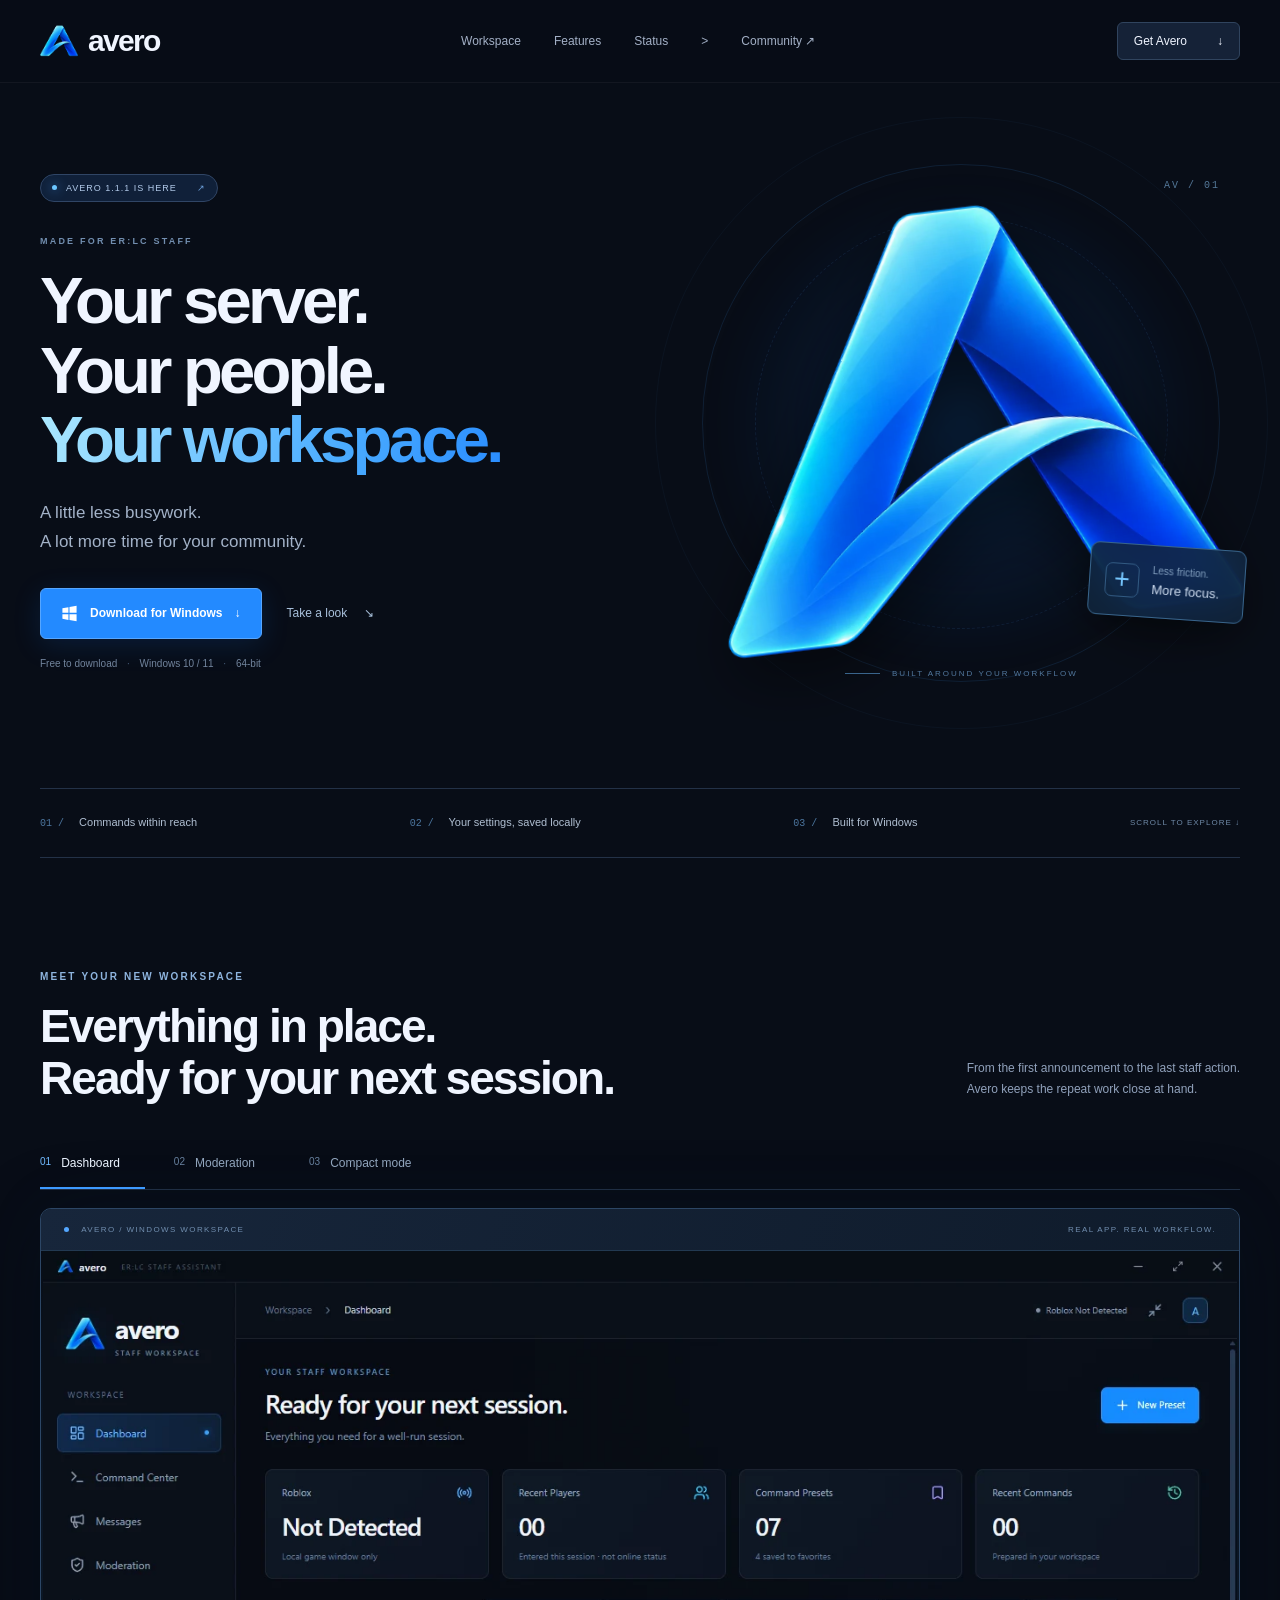
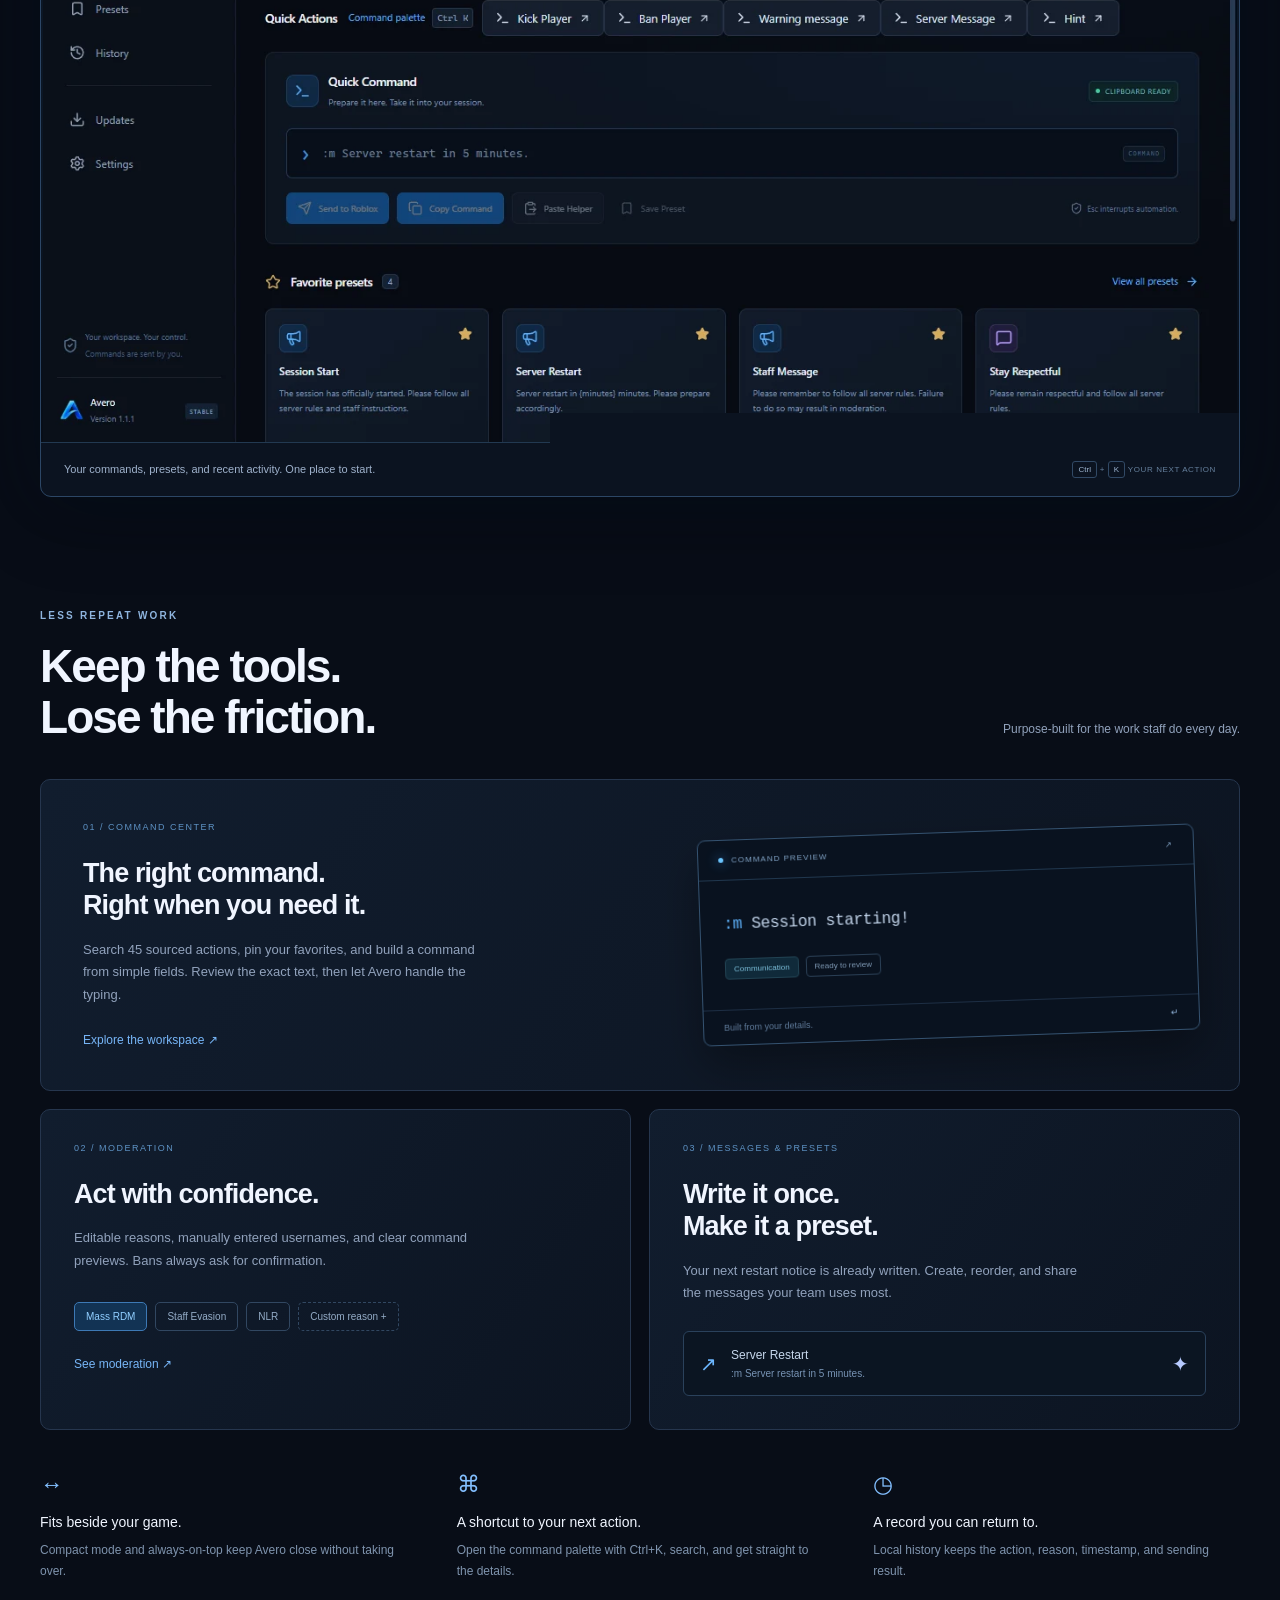
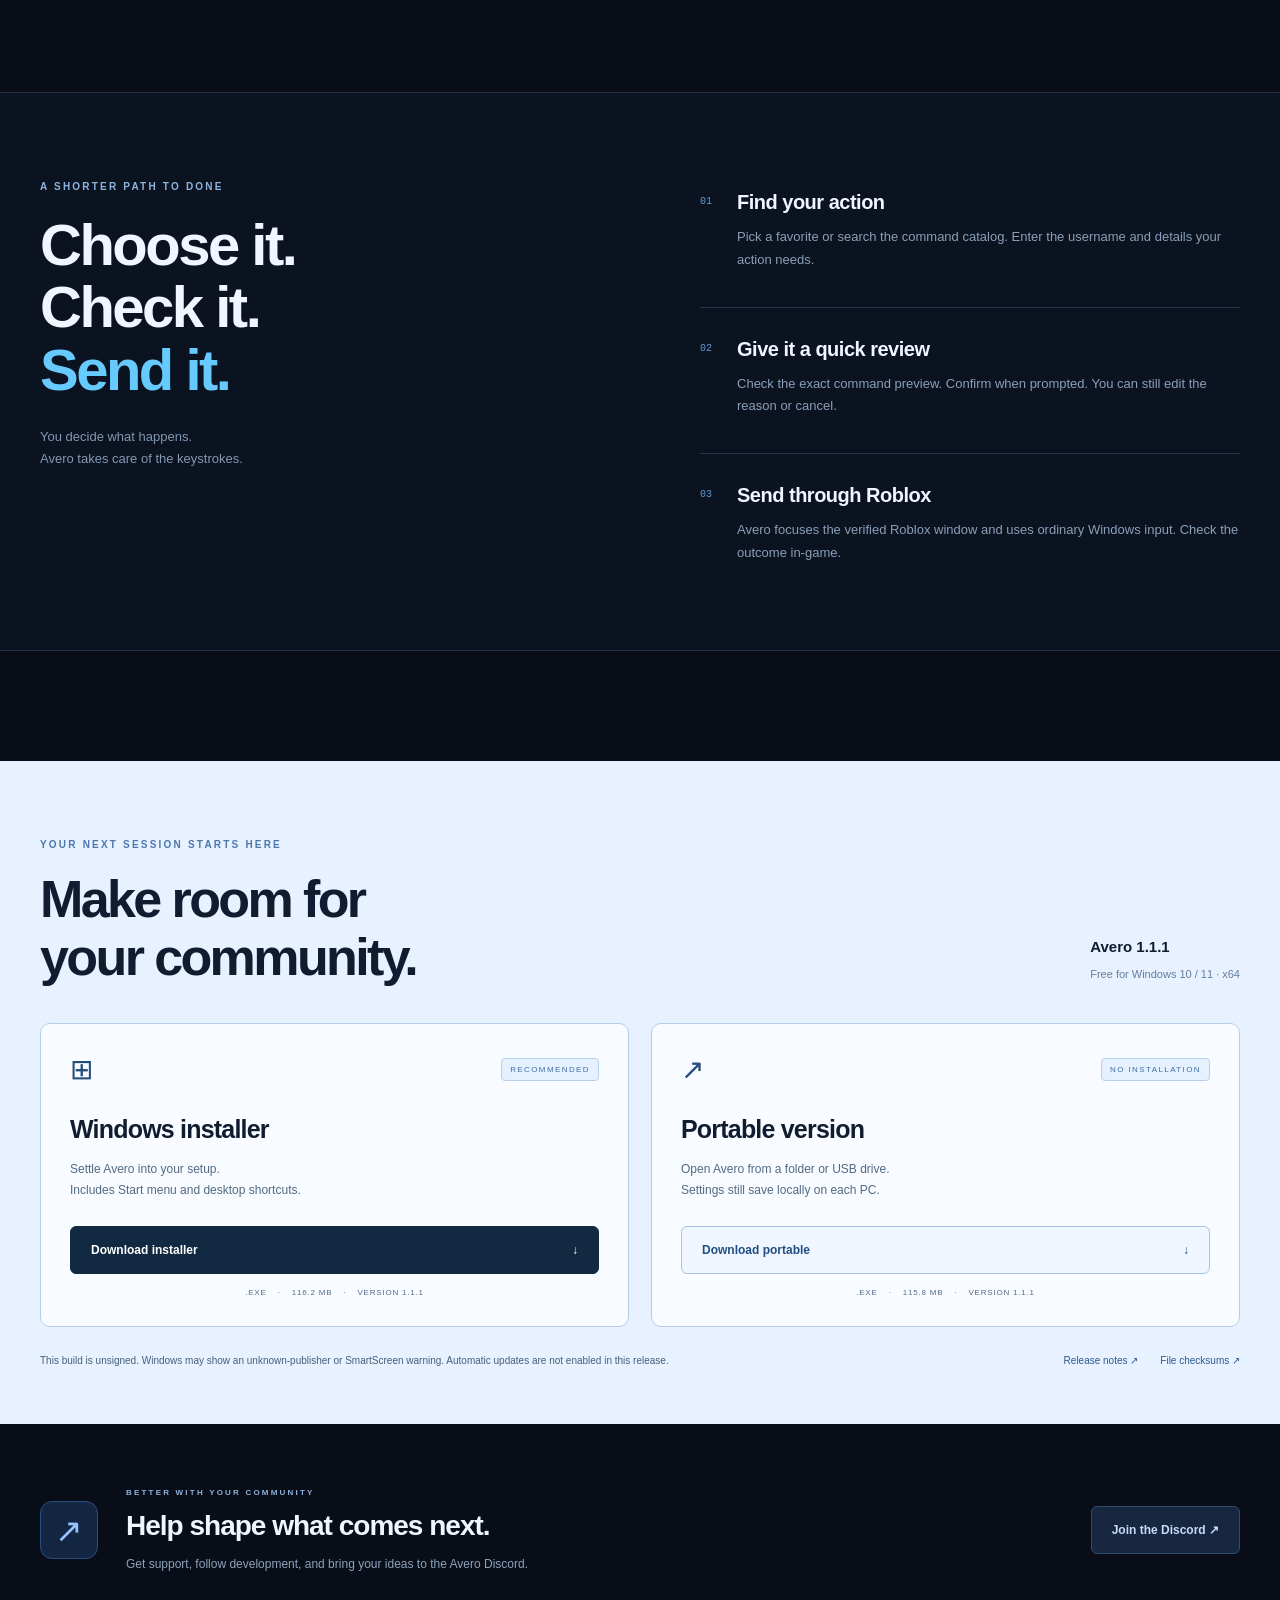
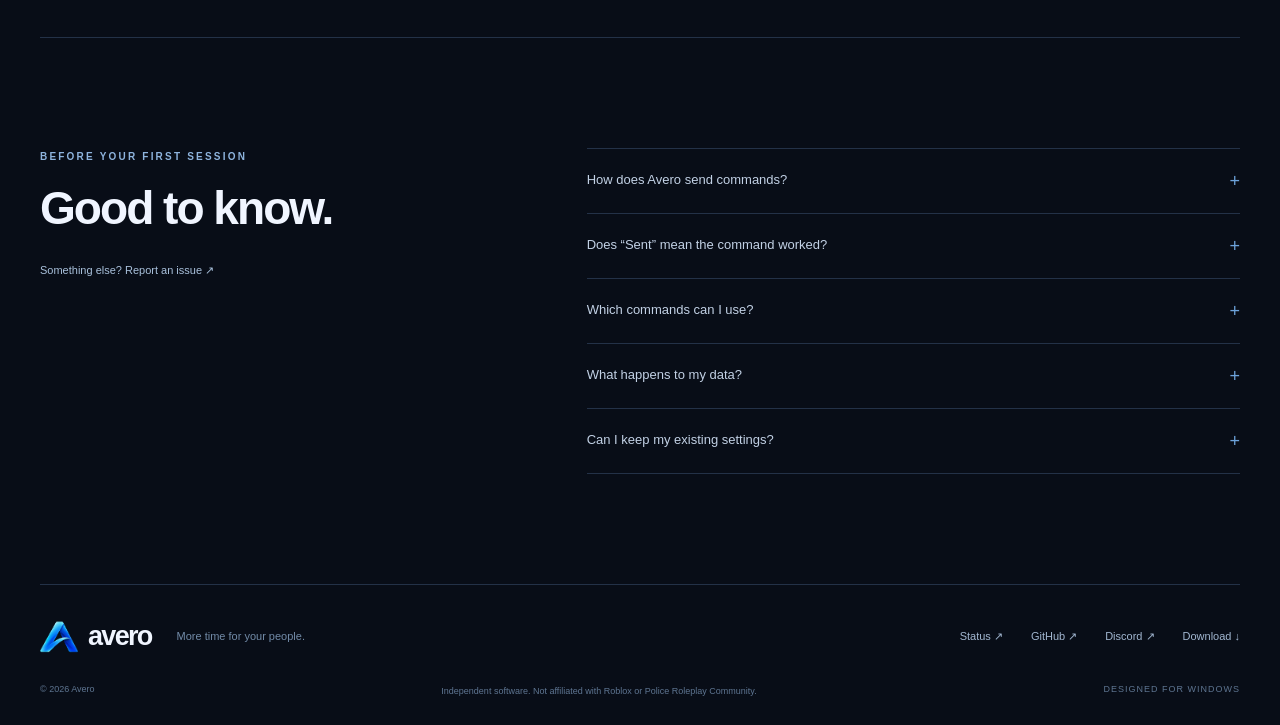
==== commit adcbce2d: "Link Avero status page from main site" ====
--- a/index.html
+++ b/index.html
@@ -35,7 +35,7 @@
           ></a
         >
         <nav aria-label="Main navigation">
-          <a href="#workspace">Workspace</a><a href="#features">Features</a
+          <a href="#workspace">Workspace</a><a href="#features">Features</a><a href="/status/">Status</a>
           ><a
             href="https://discord.gg/WWM8pTCXj4"
             target="_blank"
@@ -487,7 +487,7 @@
         >
         <p>More time for your people.</p>
         <div>
-          <a href="https://github.com/BlueDev1222/avero.fun">GitHub ↗</a
+          <a href="/status/">Status ↗</a><a href="https://github.com/BlueDev1222/avero.fun">GitHub ↗</a
           ><a
             href="https://discord.gg/WWM8pTCXj4"
             target="_blank"
